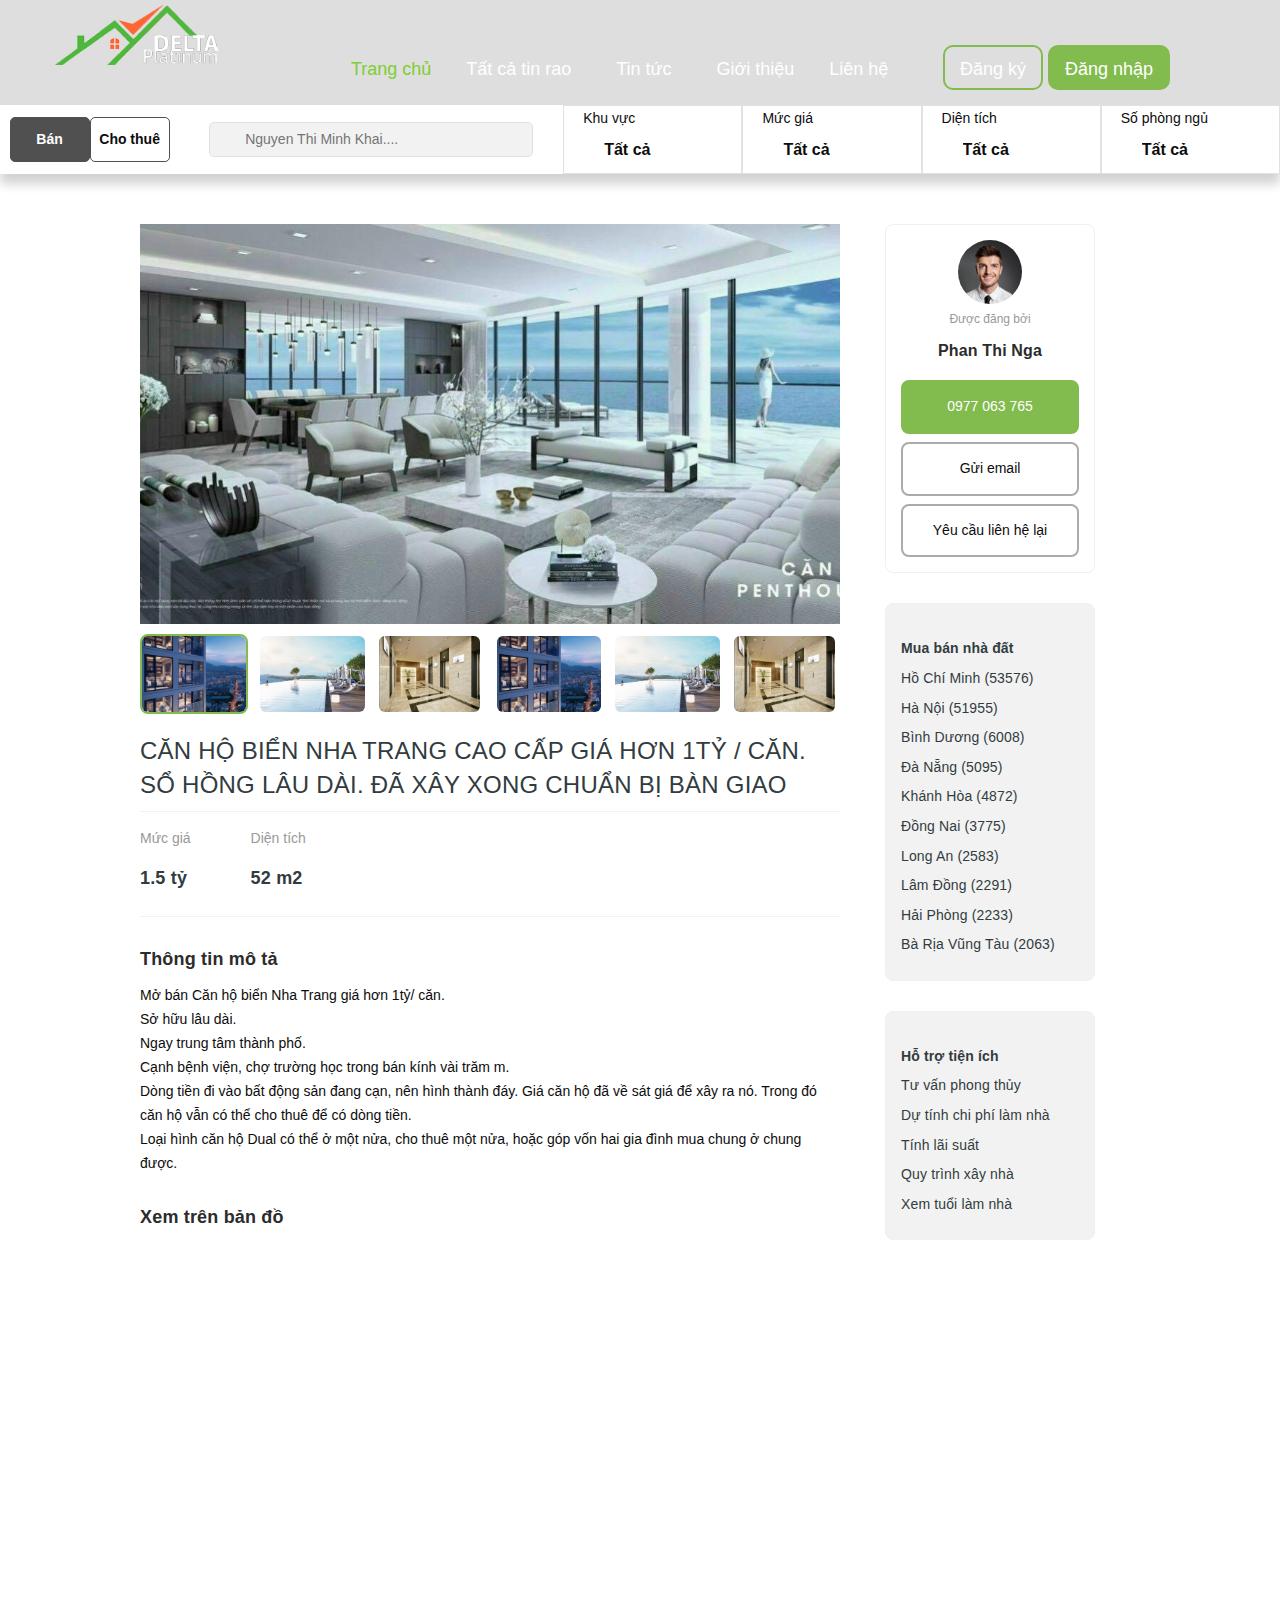
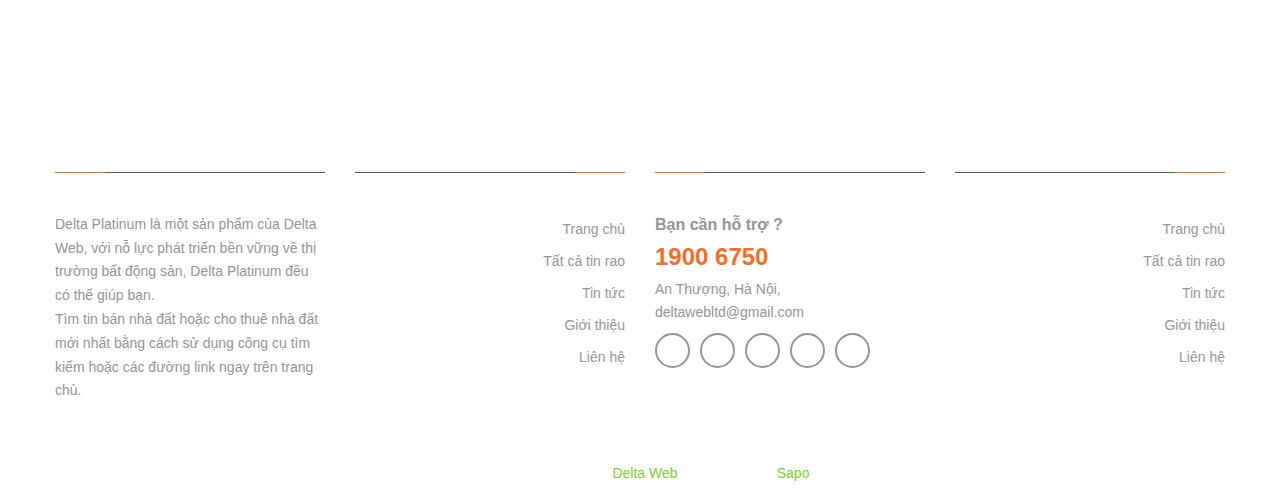
==== detailt.html @ 189a0206 "add detail page" ====
<!DOCTYPE html>
<!-- saved from url=(0035)https://delta-platinum.mysapo.net/# -->
<html lang="vi">

<head>
  <meta http-equiv="Content-Type" content="text/html; charset=UTF-8">

  <link rel="icon" href="https://bizweb.dktcdn.net/100/336/794/themes/692935/assets/favicon.png?1664094337757"
    type="image/x-icon">


  <meta name="viewport" content="width=device-width, initial-scale=1, maximum-scale=1">
  <title>
    Delta Platinum - Template bất động sản
  </title>
  <script src="./js/stats.min.js"></script>
  <script async="" src="./js/fp.v3.3.0.min.js"></script>

  <meta name="description" content="Kênh thông tin số 1 về bất động sản tại Việt Nam">

  <!-- ================= Meta ================== -->
  <meta name="keywords" content="Delta Villas, DeltaWeb, DeltaVilla,Template bất động sản, Template nhà đất">
  <link rel="canonical" href="https://delta-platinum.mysapo.net/">
  <meta name="revisit-after" content="1 days">

  <meta name="robots" content="noodp,index,follow">

  <!-- Facebook Open Graph meta tags -->


  <meta property="og:type" content="website">
  <meta property="og:title" content="Delta Platinum - Template bất động sản">
  <meta property="og:image" content="https://bizweb.dktcdn.net/100/336/794/themes/692935/assets/logo.png?1664094337757">
  <meta property="og:image:secure_url"
    content="https://bizweb.dktcdn.net/100/336/794/themes/692935/assets/logo.png?1664094337757">

  <meta property="og:description" content="Kênh thông tin số 1 về bất động sản tại Việt Nam">
  <meta property="og:url" content="https://delta-platinum.mysapo.net/">
  <meta property="og:site_name" content="Delta Platinum">
  <!-- Plugin CSS -->
  <link rel="preload"
    href="https://productreviews.sapoapps.vn/assets/libs/font-awesome/fonts/fontawesome-webfont.woff2?v=4.6.0" as="font"
    type="font/woff2" crossorigin="anonymous">
  <link rel="preload" href="https://use.fontawesome.com/releases/v5.7.2/webfonts/fa-solid-900.woff2" as="font"
    type="font/woff2" crossorigin="anonymous">
  <link rel="preload" href="https://use.fontawesome.com/releases/v5.7.2/webfonts/fa-regular-400.woff2" as="font"
    type="font/woff2" crossorigin="anonymous">
  <!-- Plugin CSS -->
  <link rel="preload" as="style" type="text/css" href="./css/plugin.scss.css">
  <link rel="preload" as="style" type="text/css" href="./css/base.scss.css">
  <link rel="preload" as="style" type="text/css" href="./css/style.scss.css">
  <link rel="preload" as="style" type="text/css" href="./css/module.scss.css">
  <link rel="preload" as="style" type="text/css" href="./css/responsive.scss.css">
  <link href="./css/plugin.scss.css" rel="stylesheet" type="text/css" media="all">
  <!-- Build Main CSS -->
  <link href="./css/base.scss.css" rel="stylesheet" type="text/css" media="all">
  <link href="./css/style.scss.css" rel="stylesheet" type="text/css" media="all">
  <link href="./css/module.scss.css" rel="stylesheet" type="text/css" media="all">
  <link href="./css/responsive.scss.css" rel="stylesheet" type="text/css" media="all">
  <link rel="stylesheet" href="./css/custom.css">
</head>

<body>
  <script src="./js/jquery.js" type="text/javascript"></script>
  <header class="header tophead">
    <div class="mid-header wid_100">
      <div class="container">
        <div class="row">
          <div class="content_header">
            <div class="header-main">
              <div class="menu-bar-h nav-mobile-button hidden-lg">
                <a href="https://delta-platinum.mysapo.net/#nav-mobile">
                  <img src="./img/rolling.svg"
                    data-lazyload="//bizweb.dktcdn.net/100/336/794/themes/692935/assets/i_menubar.png?1664094337757"
                    alt="icon menu">
                </a>
              </div>
              <div class="col-lg-2 logo-main">
                <div class="logo">

                  <a href="https://delta-platinum.mysapo.net/" class="logo-wrapper ">
                    <img src="./img/logo.png" alt="logo Delta Platinum">
                  </a>

                </div>
              </div>
              <div class="col-lg-9 col-md-9 hidden-xs hidden-sm hidden-md padding-0 col-lg-offset-1 col-md-offset-1">
                <div class="header-left">
                  <div class="bg-header-nav hidden-xs hidden-sm">
                    <div>
                      <div class="row row-noGutter-2">
                        <nav class="header-nav">
                          <ul class="item_big">


                            <li class="nav-item active ">
                              <a class="a-img" href="https://delta-platinum.mysapo.net/"><span>Trang chủ</span></a>
                            </li>



                            <li class="nav-item ">
                              <a class="a-img" href="https://delta-platinum.mysapo.net/collections/all"><span>Tất cả tin
                                  rao</span><i class="fa fa-angle-down"></i></a>
                              <ul class="item_small hidden-sm hidden-xs">

                                <li>
                                  <a href="https://delta-platinum.mysapo.net/biet-thu" title="">Biệt thự </a>

                                </li>

                                <li>
                                  <a href="https://delta-platinum.mysapo.net/can-ho" title="">Căn hộ </a>

                                </li>

                                <li>
                                  <a href="https://delta-platinum.mysapo.net/chung-cu" title="">Chung cư </a>

                                </li>

                                <li>
                                  <a href="https://delta-platinum.mysapo.net/nha-vuon" title="">Nhà vườn </a>

                                </li>

                                <li>
                                  <a href="https://delta-platinum.mysapo.net/nha-pho" title="">Nhà phố </a>

                                </li>

                                <li>
                                  <a href="https://delta-platinum.mysapo.net/nha-dat-cho-thue" title="">Nhà đất cho thuê
                                  </a>

                                </li>

                                <li>
                                  <a href="https://delta-platinum.mysapo.net/nha-dat-ban" title="">Nhà đất bán </a>

                                </li>

                                <li>
                                  <a href="https://delta-platinum.mysapo.net/du-an-360" title="">Dự án 360 </a>

                                </li>

                              </ul>
                            </li>



                            <li class="nav-item ">
                              <a class="a-img" href="https://delta-platinum.mysapo.net/tin-tuc"><span>Tin tức</span><i
                                  class="fa fa-angle-down"></i></a>
                              <ul class="item_small hidden-sm hidden-xs">

                                <li>
                                  <a href="https://delta-platinum.mysapo.net/tin-thi-truong" title="">Tin thị trường
                                  </a>

                                </li>

                              </ul>
                            </li>



                            <li class="nav-item ">
                              <a class="a-img" href="https://delta-platinum.mysapo.net/gioi-thieu"><span>Giới
                                  thiệu</span></a>
                            </li>



                            <li class="nav-item ">
                              <a class="a-img" href="https://delta-platinum.mysapo.net/lien-he"><span>Liên hệ</span></a>
                            </li>
                            <li class="nav-item ">
                              <a class="a-img"><span></span></a>
                            </li>
                            <li class="nav-item ">
                              <a class="a-img btn-log re" href=""><span>Đăng ký</span></a>
                            </li>
                            <li class="nav-item ">
                              <a class="a-img btn-log" href=""><span>Đăng nhập</span></a>
                            </li>


                          </ul>
                        </nav>
                      </div>
                    </div>
                  </div>
                </div>
              </div>
            </div>
          </div>
        </div>
      </div>
    </div>


  </header>

  <!-- Main -->


  <section class="search space_top">
    <form class="search-head">
      <div class="select_buy_sell select-search-item">
        <div>
          <input type="radio" name="buyRentSearch" id="buy-search" checked>
          <label for="buy-search">Bán</label>
          <input type="radio" name="buyRentSearch" id="rent-search">
          <label for="rent-search">Cho thuê</label>
        </div>
      </div>
      <div class="select-serch-inpu">
        <span><i class="fa fa-search" aria-hidden="true"></i></span>
        <input type="search" placeholder="Nguyen Thi Minh Khai....">
      </div>
      <div class="select-search-item">
        <span>Khu vực <i class="fa fa-chevron-down" aria-hidden="true"></i></span>
        <select name="" id="">
          <option value="" selected>Tất cả</option>
          <option value="">Hà Nội</option>
          <option value="">TP.HCM</option>
        </select>
      </div>
      <div class="select-search-item">
        <span>Mức giá <i class="fa fa-chevron-down" aria-hidden="true"></i></span>
        <select name="" id="">
          <option value="" selected>Tất cả</option>
          <option value="">Dưới 500tr</option>
          <option value="">500tr - 1 tỷ</option>
        </select>
      </div>
      <div class="select-search-item">
        <span>Diện tích <i class="fa fa-chevron-down" aria-hidden="true"></i></span>
        <select name="" id="">
          <option value="" selected>Tất cả</option>
          <option value="">Dưới 25m2</option>
          <option value="">25m2 - 35m2</option>
        </select>
      </div>
      <div class="select-search-item">
        <span>Số phòng ngủ <i class="fa fa-chevron-down" aria-hidden="true"></i></span>
        <select name="" id="">
          <option value="" selected>Tất cả</option>
          <option value="">1</option>
          <option value="">2</option>
          <option value="">3</option>
          <option value="">4</option>
        </select>
      </div>
    </form>
    <div class="search-main">
      <div class="search-main-left" style="margin: 50px 0;">
        <div class="detail-img">
          <img src="./img/se-1.jpg" alt="">
          <div>
            <img class="img-detail-item active" src="./img/se-2.jpg" alt="">
            <img class="img-detail-item" src="./img/se-3.jpg" alt="">
            <img class="img-detail-item" src="./img/se-4.jpg" alt="">
            <img class="img-detail-item" src="./img/se-2.jpg" alt="">
            <img class="img-detail-item" src="./img/se-3.jpg" alt="">
            <img class="img-detail-item" src="./img/se-4.jpg" alt="">
          </div>
        </div>
        <div class="detail-content-main">
          <h3>CĂN HỘ BIỂN NHA TRANG CAO CẤP GIÁ HƠN 1TỶ / CĂN. SỔ HỒNG LÂU DÀI. ĐÃ XÂY XONG CHUẨN BỊ BÀN GIAO</h3>
          <div class="content-tilte">
            <div class="detail-content-main-foot">
              <div>
                <p>Mức giá</p>
                <h4>1.5 tỷ</h4>
              </div>
              <div>
                <p>Diện tích</p>
                <h4>52 m2</h4>
              </div>
            </div>
            <div class="icon-content">
              <span><i class="fa fa-share-alt" aria-hidden="true"></i></span>
              <span><i class="fa fa-exclamation-triangle" aria-hidden="true"></i></span>
              <span><i class="fa fa-heart" aria-hidden="true"></i></span>
            </div>
          </div>
          <div class="content-des">
            <h3 class="re-section">Thông tin mô tả</h3>
            <div>
              Mở bán Căn hộ biển Nha Trang giá hơn 1tỷ/ căn.<br>Sở hữu lâu dài.<br>Ngay trung tâm thành phố.<br>Cạnh
              bệnh viện, chợ trường học trong bán kính vài trăm m.<br>Dòng tiền đi vào bất động sản đang cạn, nên hình
              thành đáy. Giá căn hộ đã về sát giá để xây ra nó. Trong đó căn hộ vẫn có thể cho thuê để có dòng
              tiền.<br>Loại hình căn hộ Dual có thể ở một nửa, cho thuê một nửa, hoặc góp vốn hai gia đình mua chung ở
              chung được.
            </div>
          </div>
          <div>
            <h3 class="re-section">Xem trên bản đồ</h3>
            <div style="width: 100%; height: 340px;">
              <iframe
                src="https://www.google.com/maps/embed?pb=!1m18!1m12!1m3!1d29793.980384363113!2d105.81945406730426!3d21.02277876329051!2m3!1f0!2f0!3f0!3m2!1i1024!2i768!4f13.1!3m3!1m2!1s0x3135ab9bd9861ca1%3A0xe7887f7b72ca17a9!2zSGFub2ksIEhvw6BuIEtp4bq_bSwgSGFub2ksIFZpZXRuYW0!5e0!3m2!1sen!2s!4v1677854387725!5m2!1sen!2s"
                width="100%" height="100%" style="border:0;" allowfullscreen="" loading="lazy"
                referrerpolicy="no-referrer-when-downgrade"></iframe>
            </div>
          </div>
        </div>
      </div>
      <div class="search-main-right">
        <div class="search-main-right-item">
          <div class="sell-user">
            <img src="./img/smiling-happy-man-shirt-looking-up-copy-space.jpg" alt="">
            <span>Được đăng bởi</span>
            <h3>Phan Thi Nga</h3>
          </div>
          <button class="green">0977 063 765</button>
          <button>Gửi email</button>
          <button>Yêu cầu liên hệ lại</button>
        </div>
        <div class="search-main-right-item  gray-b">
          <h3>Mua bán nhà đất</h3>
          <h4>Hồ Chí Minh (53576)</h4>
          <h4>Hà Nội (51955)</h4>
          <h4>Bình Dương (6008)</h4>
          <h4>Đà Nẵng (5095)</h4>
          <h4>Khánh Hòa (4872)</h4>
          <h4>Đồng Nai (3775)</h4>
          <h4>Long An (2583)</h4>
          <h4>Lâm Đồng (2291)</h4>
          <h4>Hải Phòng (2233)</h4>
          <h4>Bà Rịa Vũng Tàu (2063)</h4>
        </div>
        <div class="search-main-right-item gray-b">
          <h3>Hỗ trợ tiện ích</h3>
          <h4>Tư vấn phong thủy</h4>
          <h4>Dự tính chi phí làm nhà</h4>
          <h4>Tính lãi suất</h4>
          <h4>Quy trình xây nhà</h4>
          <h4>Xem tuổi làm nhà</h4>
        </div>
      </div>
    </div>
  </section>


  <!-- End Main -->

  <link rel="stylesheet" href="./img/font-awesome.min.css" media="all">
  <footer class="footer ">
    <div class="site-footer">
      <div class="mid-footer">
        <div class="container">
          <div class="row">
            <div class="col-xs-12 col-sm-12 col-md-5 col-lg-3">

            </div>
            <div class="col-lg-12 col-md-12 col-sm-12 col-xsm-12">
              <div class="row rowsfooter">
                <div class="col-xs-12 col-sm-6 col-md-6 col-lg-3">
                  <div class="widget-ft first">
                    <h4 class="title-menu notbf">
                      <span>
                        Về chúng tôi
                      </span>
                    </h4>
                    <div class="desfot">
                      <p>Delta Platinum là một sản phẩm của Delta Web, với nỗ lực phát triển bền vững về thị trường bất
                        động sản, Delta Platinum đều có thể giúp bạn.<br>
                        Tìm tin bán nhà đất hoặc cho thuê nhà đất mới nhất bằng cách sử dụng công cụ tìm kiếm hoặc các
                        đường link ngay trên trang chủ.</p>
                    </div>
                  </div>
                </div>
                <div class="col-xs-12 col-sm-6 col-md-6 col-lg-3">
                  <div class="widget-ft">
                    <h4 class="title-menu a-right">
                      <a role="button" class="collapsed" data-toggle="collapse" aria-expanded="false"
                        data-target="#collapseListMenu02" aria-controls="collapseListMenu02">
                        Chính sách <i class="fa fa-plus" aria-hidden="true"></i>
                      </a>
                    </h4>
                    <div class="collapse time_work" id="collapseListMenu02">
                      <ul class="list-menu">

                        <li class="li_menu"><a href="https://delta-platinum.mysapo.net/">Trang chủ</a></li>

                        <li class="li_menu"><a href="https://delta-platinum.mysapo.net/collections/all">Tất cả tin
                            rao</a></li>

                        <li class="li_menu"><a href="https://delta-platinum.mysapo.net/tin-tuc">Tin tức</a></li>

                        <li class="li_menu"><a href="https://delta-platinum.mysapo.net/gioi-thieu">Giới thiệu</a></li>

                        <li class="li_menu"><a href="https://delta-platinum.mysapo.net/lien-he">Liên hệ</a></li>

                      </ul>
                    </div>
                  </div>
                </div>
                <div class="col-xs-12 col-sm-6 col-md-6 col-lg-3">
                  <h4 class="title-menu notbf">
                    <span>
                      Liên hệ
                    </span>
                  </h4>
                  <div class="widget-ft last social_footer">
                    <div class="contactfooter">
                      <div class="flop">
                        <div class="fright">
                          <p>Bạn cần hỗ trợ ?</p>
                          <a class="fone" href="tel:19006750">1900 6750
                          </a>
                        </div>
                        <div class="section flex">
                          <div class="fright">
                            <span>An Thượng, Hà Nội, </span>
                          </div>
                        </div>
                        <div class="section flex">
                          <div class="fright">
                            <a href="mailto:deltawebltd@gmail.com">deltawebltd@gmail.com</a>
                          </div>
                        </div>
                      </div>

                    </div>
                    <div class="social_footer">
                      <ul class="follow_option">

                        <li>
                          <a href="https://delta-platinum.mysapo.net/#" title="Theo dõi Facebook Delta Platinum"><i
                              class="fa fa-facebook"></i></a>
                        </li>


                        <li>
                          <a href="https://delta-platinum.mysapo.net/#" title="Theo dõi Twitter Delta Platinum"><i
                              class="fa fa-twitter"></i></a>
                        </li>


                        <li>
                          <a href="https://delta-platinum.mysapo.net/#" title="Theo dõi Google Plus Delta Platinum"><i
                              class="fa fa-google"></i></a>
                        </li>


                        <li>
                          <a href="https://delta-platinum.mysapo.net/#" title="Theo dõi Instagam Delta Platinum"><i
                              class="fa fa-instagram"></i></a>
                        </li>


                        <li>
                          <a href="https://delta-platinum.mysapo.net/#" title="Theo dõi Youtube Delta Platinum"><i
                              class="fa fa-youtube-play"></i></a>
                        </li>

                      </ul>
                    </div>

                  </div>
                </div>
                <div class="col-xs-12 col-sm-6 col-md-6 col-lg-3">
                  <div class="widget-ft">
                    <h4 class="title-menu a-right">
                      <a role="button" class="collapsed" data-toggle="collapse" aria-expanded="false"
                        data-target="#collapseListMenu04" aria-controls="collapseListMenu04">
                        Hướng dẫn <i class="fa fa-plus" aria-hidden="true"></i>
                      </a>
                    </h4>
                    <div class="collapse time_work" id="collapseListMenu04">
                      <ul class="list-menu">

                        <li class="li_menu"><a href="https://delta-platinum.mysapo.net/">Trang chủ</a></li>

                        <li class="li_menu"><a href="https://delta-platinum.mysapo.net/collections/all">Tất cả tin
                            rao</a></li>

                        <li class="li_menu"><a href="https://delta-platinum.mysapo.net/tin-tuc">Tin tức</a></li>

                        <li class="li_menu"><a href="https://delta-platinum.mysapo.net/gioi-thieu">Giới thiệu</a></li>

                        <li class="li_menu"><a href="https://delta-platinum.mysapo.net/lien-he">Liên hệ</a></li>

                      </ul>
                    </div>
                  </div>
                </div>
              </div>
            </div>
          </div>
        </div>
      </div>

      <div class="bg-footer-bottom copyright clearfix">
        <div class="container">
          <div class="inner clearfix">
            <div class="row tablet">
              <div id="copyright" class="col-lg-12 col-md-12 col-sm-12 col-xs-12 a-center fot_copyright">
                <span class="wsp">
                  <span class="mobile">© Bản quyền thuộc về <b><a href="https://deltaweb.bizwebvietnam.net/"
                        title="Delta Web" target="_blank">Delta Web</a></b>
                    <span class="hidden-xs"> | </span>
                  </span>
                  <span class="opacity1">Cung cấp bởi</span>
                  <a href="https://www.sapo.vn/?utm_campaign=cpn:site_khach_hang-plm:footer&amp;utm_source=site_khach_hang&amp;utm_medium=referral&amp;utm_content=fm:text_link-km:-sz:&amp;utm_term=&amp;campaign=site_khach_hang"
                    rel="nofollow" title="Sapo" target="_blank">Sapo</a>
                </span>
              </div>

            </div>
          </div>

          <a href="https://delta-platinum.mysapo.net/#" id="back-to-top" class="backtop" title="Lên đầu trang"><i
              class="fa fa-angle-up" aria-hidden="true"></i></a>

        </div>
      </div>
    </div>
  </footer>
  <script src="./js/option-selectors.js" type="text/javascript"></script>
  <script src="./js/api.jquery.js" type="text/javascript"></script>
  <script src="./js/plugin.js" type="text/javascript"></script>
  <script src="./js/f-1.js"></script>
  <script src="./js/f2.js"></script>
  <script src="./js/custom.js"></script>
</body>
---- css/base.scss.css ----
*,input,:before,:after{-webkit-box-sizing:border-box;-moz-box-sizing:border-box;box-sizing:border-box}html{overflow-x:hidden}html,body{padding:0px !important;padding:0;margin:0}article,aside,details,figcaption,figure,footer,header,hgroup,main,nav,section,summary{display:block}audio,canvas,progress,video{display:inline-block;vertical-align:baseline}input[type="number"]::-webkit-inner-spin-button,input[type="number"]::-webkit-outer-spin-button{height:auto}input[type="search"]::-webkit-search-cancel-button,input[type="search"]::-webkit-search-decoration{-webkit-appearance:none}input[type="text"],input[type="email"],input[type="password"],input[type="tel"]{border:1px solid #e9e9e9;color:#1c1c1c;margin:0 0 19px;min-height:40px;padding:0 20px}a{color:#0c0c0c}a:hover{color:#7dce32;text-decoration:none;cursor:pointer}.remove{color:#999;font-size:1em}.remove:hover{color:#7dce32}.not-nav2 .owl-nav{display:none !important}@media (min-width: 768px){.not-nav3 .owl-nav{display:block !important}}@media (max-width: 767px){.not-nav .owl-nav{display:none !important}}.not-dot2 .owl-dots{display:none !important}@media (min-width: 768px){.not-dot .owl-dots{display:none !important}}.dropdown-menu{box-shadow:none}.dropdown-menu>li>a{white-space:inherit}.dropdown-menu>.active>a,.dropdown-menu>.active>a:focus,.dropdown-menu>.active>a:hover{background:none}.color_main{color:#82bb4e}@media (max-width: 1199px){.margin-bottom-fix{margin-bottom:10px !important}}.margin-bottom-50-article{margin-bottom:50px}@media (min-width: 1200px){.col-lg-fix-5{width:20%}}@media (min-width: 1200px){.col-lg-21{width:17.5%}}@media (min-width: 992px) and (max-width: 1199px){.col-md-21{width:17.5%}}@media (min-width: 1200px){.col-lg-22{width:22.5%}}@media (min-width: 992px) and (max-width: 1199px){.col-md-22{width:22.5%}}@media (min-width: 1200px){.col-lg-23{width:37.5%}}@media (min-width: 992px) and (max-width: 1199px){.col-md-23{width:37.5%}}.w_100{width:100%}.wid_fix{width:100%}@media (min-width: 768px) and (max-width: 991px){.wid_fix{width:50%}}.color_main{color:#82bb4e}@media (min-width: 1230px){.container{width:1200px}}.no-padding-left{padding-left:0px !important}@media (max-width: 1199px){.no-padding-left{padding-left:15px !important}}.no-padding-right{padding-right:0px !important}.padding-010{padding:0 10px}@media (min-width: 992px){.fix-padding-left{padding-right:30px !important}}@media (min-width: 992px){.fix-padding-right{padding-left:30px !important;padding-right:0px !important}}@media (max-width: 991px){.center-base{display:block;margin:0 auto}}@media (max-width: 991px){.no-padding-db{padding:0px !important}}.img_effect{background:rgba(255,255,255,0.5);overflow:hidden}.img_effect img{opacity:0.95;-webkit-transform:scale3d(1, 1, 1);transform:scale3d(1, 1, 1);-webkit-transition:opacity 0.35s, -webkit-transform 0.35s;transition:opacity 0.35s, transform 0.35s}.img_effect img:before{position:absolute;content:'';width:100%;height:100%;top:0;left:0;z-index:1;-webkit-transition:all 0.5s ease-in-out;transition:all 0.5s ease-in-out;-moz-transition:all 0.5s ease-in-out;-ms-transition:all 0.5s ease-in-out;-o-transition:all 0.5s ease-in-out}.img_effect:hover img{opacity:0.6;-webkit-transform:scale3d(1.05, 1.05, 1);transform:scale3d(1.05, 1.05, 1)}body,input,textarea,button,select{line-height:1.7;font-family:Arial,"Helvetica Neue",Helvetica,sans-serif;color:#0c0c0c;-webkit-font-smoothing:antialiased;-webkit-text-size-adjust:100%}body{font-size:14px;color:#0c0c0c;overflow-x:hidden}header nav{font-family:Arial,"Helvetica Neue",Helvetica,sans-serif}h1,.h1,h2,.h2,h3,.h3,h4,.h4,h5,.h5,h6,.h6{font-family:Arial,"Helvetica Neue",Helvetica,sans-serif;line-height:1.4}h1 a,.h1 a,h2 a,.h2 a,h3 a,.h3 a,h4 a,.h4 a,h5 a,.h5 a,h6 a,.h6 a{text-decoration:none;font-weight:inherit}a:focus{outline:none}h1,.h1{font-size:2.57143em}h2,.h2{font-size:2em}h3,.h3{font-size:1.71429em}h4,.h4{font-size:1.28571em}h5,.h5{font-size:1.14286em}h6,.h6{font-size:1.14286em}h1,.h1,h2,.h2,h3,.h3,h4,.h4,h5,.h5,h6,.h6,.h1,.h2,.h3,.h4,.h5,.h6{color:#323c3f;letter-spacing:.01em}p{margin:0 0 15px 0}p img{margin:0}em{font-style:italic}b,strong{font-weight:700}small{font-size:0.9em}sup,sub{position:relative;font-size:60%;vertical-align:baseline}sup{top:-0.5em}sub{bottom:-0.5em}blockquote{font-size:1.125em;line-height:1.45;font-style:italic;margin:0 0 30px;padding:15px 30px;border-left:1px solid #e1e1e1}blockquote p{margin-bottom:0}blockquote p+cite{margin-top:15px}blockquote cite{display:block;font-size:0.75em}blockquote cite:before{content:"\2014 \0020"}code,pre{background-color:#faf7f5;font-family:Consolas,monospace;font-size:1em;border:0 none;padding:0 2px;color:#51ab62}pre{overflow:auto;padding:15px;margin:0 0 30px}ul{list-style:none outside}ol{list-style:decimal}ul.square,.rte ul ul ul{list-style:square outside}ul.disc,.rte ul{list-style:disc outside}ol.alpha{list-style:lower-alpha outside}.inline-list li{display:inline-block;margin-bottom:0}table{width:100%;margin-bottom:1em;border-collapse:collapse;border-spacing:0}.table-wrap{max-width:100%;overflow:auto;-webkit-overflow-scrolling:touch}th{font-weight:500}th,td{text-align:center;padding:15px;border:1px solid #e1e1e1;color:#1c1c1c}a,.text-link{color:#0c0c0c;text-decoration:none;background:transparent}button{overflow:visible}button[disabled],html input[disabled]{cursor:default}img{border:0 none;max-width:100%;height:auto}svg:not(:root){overflow:hidden}.video-wrapper{position:relative;overflow:hidden;max-width:100%;padding-bottom:56.25%;height:0;height:auto}.video-wrapper iframe{position:absolute;top:0;left:0;width:100%;height:100%}.table-wrapper{max-width:100%;overflow:auto}form{margin-bottom:30px}form a{color:#575454}input,textarea,button,select{font-size:1em}input:focus,textarea:focus,button:focus,select:focus{outline:none}button,input[type="text"],input[type="search"],input[type="password"],input[type="email"],input[type="file"],input[type="number"],input[type="tel"],input[type="submit"],textarea{-webkit-appearance:none;-moz-appearance:none}input,textarea,select,fieldset{border-radius:0;max-width:100%}input.input-full,textarea.input-full,select.input-full,fieldset.input-full{width:100%}fieldset{border:1px solid #e1e1e1;padding:15px}legend{border:0;padding:0}optgroup{font-weight:bold}input{display:inline-block;width:auto}button,input[type="submit"]{cursor:pointer}input[type="text"],input[type="search"],input[type="password"],input[type="email"],input[type="file"],input[type="number"],input[type="tel"],textarea,select{border:1px solid #e1e1e1;padding:0 110px 0 20px;width:100%;max-width:100%;display:block}input[type="text"][disabled],input[type="text"].disabled,input[type="search"][disabled],input[type="search"].disabled,input[type="password"][disabled],input[type="password"].disabled,input[type="email"][disabled],input[type="email"].disabled,input[type="file"][disabled],input[type="file"].disabled,input[type="number"][disabled],input[type="number"].disabled,input[type="tel"][disabled],input[type="tel"].disabled,textarea[disabled],textarea.disabled,select[disabled],select.disabled{cursor:default;background-color:#ddd;border-color:#ddd}textarea{min-height:100px;padding-top:6px;padding-bottom:6px}input[type="checkbox"],input[type="radio"]{display:inline;margin:0;padding:0;width:100%;height:40px;position:absolute;background:transparent;outline:none;opacity:0}select{-webkit-appearance:none;-moz-appearance:none;appearance:none;background-position:right center;background-image:url("//bizweb.dktcdn.net/100/336/794/themes/692935/assets/ico-select.png?1635063351303");background-repeat:no-repeat;background-position:right 10px center;background-color:#fff !important;padding-right:28px;text-indent:0.01px;text-overflow:'';cursor:pointer}.ie9 select,.lt-ie9 select{padding-right:10px;background-image:none}option{color:#000;background-color:#fff}select::-ms-expand{display:none}label,legend{display:block;font-weight:400}label.inline,legend.inline{display:inline}input[type="checkbox"]+label,input[type="radio"]+label{font-weight:normal}label[for]{cursor:pointer}.label-hint{color:#999}form.form-horizontal,.form-horizontal{margin-bottom:0}form.form-horizontal input[type="text"],form.form-horizontal input[type="search"],form.form-horizontal input[type="password"],form.form-horizontal input[type="email"],form.form-horizontal input[type="file"],form.form-horizontal input[type="number"],form.form-horizontal input[type="tel"],form.form-horizontal textarea,form.form-horizontal select,form.form-horizontal label,.form-horizontal input[type="text"],.form-horizontal input[type="search"],.form-horizontal input[type="password"],.form-horizontal input[type="email"],.form-horizontal input[type="file"],.form-horizontal input[type="number"],.form-horizontal input[type="tel"],.form-horizontal textarea,.form-horizontal select,.form-horizontal label{display:inline-block;margin-bottom:0;width:auto}input[type="text"].error,input[type="search"].error,input[type="password"].error,input[type="email"].error,input[type="file"].error,input[type="number"].error,input[type="tel"].error,textarea.error{border-color:red;color:red}label.error{color:red}.input-group{position:relative;display:table;border-collapse:separate}.input-group .input-group-field:first-child,.input-group .input-group-btn:first-child,.input-group .input-group-btn:first-child>.btn,.input-group .input-group-btn:first-child>input[type="submit"],.input-group input[type="hidden"]:first-child+.input-group-field,.input-group input[type="hidden"]:first-child+.input-group-btn>.btn,.input-group input[type="hidden"]:first-child+.input-group-btn>input[type="submit"]{border-radius:0}.input-group .input-group-field:last-child,.input-group .input-group-btn:last-child>.btn,.input-group .input-group-btn:last-child>input[type="submit"]{border-radius:0}.input-group input::-moz-focus-inner{border:0;padding:0;margin-top:-1px;margin-bottom:-1px}.input-group-field,.input-group-btn{display:table-cell;vertical-align:middle;margin:0}.input-group .btn,.input-group input[type="submit"],.input-group .input-group-field{height:40px}.input-group .input-group-field{width:100%;margin-bottom:0}.input-group-btn{position:relative;white-space:nowrap;width:1%;padding:0}.form-group{margin:0;padding:0 0 8px;border:0}.form-group .form-control{display:block;width:100%;min-height:40px;padding:10px 15px;font-size:14px;font-family:Arial,"Helvetica Neue",Helvetica,sans-serif;line-height:1.5;color:#0c0c0c;background-color:#fff;background-image:none;margin-bottom:15px;border:1px solid #EAEBF3;box-shadow:none;border-radius:10px}.form-group .form-control::-webkit-input-placeholder{color:#cdcfdd}.form-group .form-control::-moz-placeholder{color:#cdcfdd}.form-group .form-control:-ms-input-placeholder{color:#cdcfdd}.form-group input,.form-group select{height:40px}.rte h1,.rte .h1,.rte h2,.rte .h2,.rte h3,.rte .h3,.rte h4,.rte .h4,.rte h5,.rte .h5,.rte h6,.rte .h6{margin-top:2em}.rte h1:first-child,.rte .h1:first-child,.rte h2:first-child,.rte .h2:first-child,.rte h3:first-child,.rte .h3:first-child,.rte h4:first-child,.rte .h4:first-child,.rte h5:first-child,.rte .h5:first-child,.rte h6:first-child,.rte .h6:first-child{margin-top:0}.rte h5,.rte .h5,.rte .h5{text-transform:uppercase}.rte>div{margin-bottom:15px}.rte ul ul{list-style:circle outside}.rte li{margin-bottom:0.4em}.rte img{max-width:100%;height:auto}.rte table{table-layout:fixed}.center-block{display:block;margin-right:auto;margin-left:auto}.clearfix{*zoom:1}.clearfix:after{content:"";display:table;clear:both}.clearboth{clear:both}.no-background{background:none !important}svg path,svg rect{fill:#fff}.flexbox,.awe-popup{display:-ms-flexbox;display:-webkit-flex;display:flex;-ms-flex-align:center;-webkit-align-items:center;-webkit-box-align:center;align-items:center}.list-inline{*zoom:1}.list-inline:after{content:"";display:table;clear:both}.list-inline li{float:left;margin:0}.d-list>div{position:relative;margin-right:15px}.d-list>div:before{content:"";position:absolute;top:0;bottom:0;right:0;width:1px;height:13px;margin:auto;z-index:9;background:#e1e1e1}.d-list>div:first-child{margin:0}.d-list>div:first-child:before{display:none}.text-bold{font-weight:bold !important}.a-center{text-align:center !important}.a-left{text-align:left !important}.a-right{text-align:right !important}.f-left{float:left !important}.f-right{float:right !important}.f-none{float:none !important}.inline{display:inline !important}.block{display:block !important}.inline-block{display:inline-block !important}.flexbox{display:-webkit-flex;display:-ms-flexbox;display:flex;overflow:hidden}.flexbox>div{flex:1}.background-none{background:none !important}.no-margin{margin:0 !important}.no-padding{padding:0 !important}.no-border{border:none !important}.ov-h{overflow:hidden !important}.relative{position:relative !important}.absolute{position:absolute !important}.margin-0{margin:0px !important}.margin-vertical-0{margin-top:0px !important;margin-bottom:0px !important}.margin-horizontal-0{margin-left:0px !important;margin-right:0px !important}.margin-top-0{margin-top:0px !important}.margin-bottom-0{margin-bottom:0px !important}.margin-left-0{margin-left:0px !important}.margin-right-0{margin-right:0px !important}.padding-0{padding:0px !important}.padding-vertical-0{padding-top:0px !important;padding-bottom:0px !important}.padding-horizontal-0{padding-left:0px !important;padding-right:0px !important}.padding-top-0{padding-top:0px !important}.padding-bottom-0{padding-bottom:0px !important}.padding-left-0{padding-left:0px !important}.padding-right-0{padding-right:0px !important}.margin-5{margin:5px !important}.margin-vertical-5{margin-top:5px !important;margin-bottom:5px !important}.margin-horizontal-5{margin-left:5px !important;margin-right:5px !important}.margin-top-5{margin-top:5px !important}.margin-bottom-5{margin-bottom:5px !important}.margin-left-5{margin-left:5px !important}.margin-right-5{margin-right:5px !important}.padding-5{padding:5px !important}.padding-vertical-5{padding-top:5px !important;padding-bottom:5px !important}.padding-horizontal-5{padding-left:5px !important;padding-right:5px !important}.padding-top-5{padding-top:5px !important}.padding-bottom-5{padding-bottom:5px !important}.padding-left-5{padding-left:5px !important}.padding-right-5{padding-right:5px !important}.margin-10{margin:10px !important}.margin-vertical-10{margin-top:10px !important;margin-bottom:10px !important}.margin-horizontal-10{margin-left:10px !important;margin-right:10px !important}.margin-top-10{margin-top:10px !important}.margin-bottom-10{margin-bottom:10px !important}.margin-left-10{margin-left:10px !important}.margin-right-10{margin-right:10px !important}.padding-10{padding:10px !important}.padding-vertical-10{padding-top:10px !important;padding-bottom:10px !important}.padding-horizontal-10{padding-left:10px !important;padding-right:10px !important}.padding-top-10{padding-top:10px !important}.padding-bottom-10{padding-bottom:10px !important}.padding-left-10{padding-left:10px !important}.padding-right-10{padding-right:10px !important}.margin-15{margin:15px !important}.margin-vertical-15{margin-top:15px !important;margin-bottom:15px !important}.margin-horizontal-15{margin-left:15px !important;margin-right:15px !important}.margin-top-15{margin-top:15px !important}.margin-bottom-15{margin-bottom:15px !important}.margin-left-15{margin-left:15px !important}.margin-right-15{margin-right:15px !important}.padding-15{padding:15px !important}.padding-vertical-15{padding-top:15px !important;padding-bottom:15px !important}.padding-horizontal-15{padding-left:15px !important;padding-right:15px !important}.padding-top-15{padding-top:15px !important}.padding-bottom-15{padding-bottom:15px !important}.padding-left-15{padding-left:15px !important}.padding-right-15{padding-right:15px !important}.margin-20{margin:20px !important}.margin-vertical-20{margin-top:20px !important;margin-bottom:20px !important}.margin-horizontal-20{margin-left:20px !important;margin-right:20px !important}.margin-top-20{margin-top:20px !important}.margin-bottom-20{margin-bottom:20px !important}.margin-left-20{margin-left:20px !important}.margin-right-20{margin-right:20px !important}.padding-20{padding:20px !important}.padding-vertical-20{padding-top:20px !important;padding-bottom:20px !important}.padding-horizontal-20{padding-left:20px !important;padding-right:20px !important}.padding-top-20{padding-top:20px !important}.padding-bottom-20{padding-bottom:20px !important}.padding-left-20{padding-left:20px !important}.padding-right-20{padding-right:20px !important}.margin-25{margin:25px !important}.margin-vertical-25{margin-top:25px !important;margin-bottom:25px !important}.margin-horizontal-25{margin-left:25px !important;margin-right:25px !important}.margin-top-25{margin-top:25px !important}.margin-bottom-25{margin-bottom:25px !important}.margin-left-25{margin-left:25px !important}.margin-right-25{margin-right:25px !important}.padding-25{padding:25px !important}.padding-vertical-25{padding-top:25px !important;padding-bottom:25px !important}.padding-horizontal-25{padding-left:25px !important;padding-right:25px !important}.padding-top-25{padding-top:25px !important}.padding-bottom-25{padding-bottom:25px !important}.padding-left-25{padding-left:25px !important}.padding-right-25{padding-right:25px !important}.margin-30{margin:30px !important}.margin-vertical-30{margin-top:30px !important;margin-bottom:30px !important}.margin-horizontal-30{margin-left:30px !important;margin-right:30px !important}.margin-top-30{margin-top:30px !important}.margin-bottom-30{margin-bottom:30px !important}.margin-left-30{margin-left:30px !important}.margin-right-30{margin-right:30px !important}.padding-30{padding:30px !important}.padding-vertical-30{padding-top:30px !important;padding-bottom:30px !important}.padding-horizontal-30{padding-left:30px !important;padding-right:30px !important}.padding-top-30{padding-top:30px !important}.padding-bottom-30{padding-bottom:30px !important}.padding-left-30{padding-left:30px !important}.padding-right-30{padding-right:30px !important}.margin-35{margin:35px !important}.margin-vertical-35{margin-top:35px !important;margin-bottom:35px !important}.margin-horizontal-35{margin-left:35px !important;margin-right:35px !important}.margin-top-35{margin-top:35px !important}.margin-bottom-35{margin-bottom:35px !important}.margin-left-35{margin-left:35px !important}.margin-right-35{margin-right:35px !important}.padding-35{padding:35px !important}.padding-vertical-35{padding-top:35px !important;padding-bottom:35px !important}.padding-horizontal-35{padding-left:35px !important;padding-right:35px !important}.padding-top-35{padding-top:35px !important}.padding-bottom-35{padding-bottom:35px !important}.padding-left-35{padding-left:35px !important}.padding-right-35{padding-right:35px !important}.margin-40{margin:40px !important}.margin-vertical-40{margin-top:40px !important;margin-bottom:40px !important}.margin-horizontal-40{margin-left:40px !important;margin-right:40px !important}.margin-top-40{margin-top:40px !important}.margin-bottom-40{margin-bottom:40px !important}.margin-left-40{margin-left:40px !important}.margin-right-40{margin-right:40px !important}.padding-40{padding:40px !important}.padding-vertical-40{padding-top:40px !important;padding-bottom:40px !important}.padding-horizontal-40{padding-left:40px !important;padding-right:40px !important}.padding-top-40{padding-top:40px !important}.padding-bottom-40{padding-bottom:40px !important}.padding-left-40{padding-left:40px !important}.padding-right-40{padding-right:40px !important}.margin-45{margin:45px !important}.margin-vertical-45{margin-top:45px !important;margin-bottom:45px !important}.margin-horizontal-45{margin-left:45px !important;margin-right:45px !important}.margin-top-45{margin-top:45px !important}.margin-bottom-45{margin-bottom:45px !important}.margin-left-45{margin-left:45px !important}.margin-right-45{margin-right:45px !important}.padding-45{padding:45px !important}.padding-vertical-45{padding-top:45px !important;padding-bottom:45px !important}.padding-horizontal-45{padding-left:45px !important;padding-right:45px !important}.padding-top-45{padding-top:45px !important}.padding-bottom-45{padding-bottom:45px !important}.padding-left-45{padding-left:45px !important}.padding-right-45{padding-right:45px !important}.margin-50{margin:50px !important}.margin-vertical-50{margin-top:50px !important;margin-bottom:50px !important}.margin-horizontal-50{margin-left:50px !important;margin-right:50px !important}.margin-top-50{margin-top:50px !important}.margin-bottom-50{margin-bottom:50px !important}.margin-left-50{margin-left:50px !important}.margin-right-50{margin-right:50px !important}.padding-50{padding:50px !important}.padding-vertical-50{padding-top:50px !important;padding-bottom:50px !important}.padding-horizontal-50{padding-left:50px !important;padding-right:50px !important}.padding-top-50{padding-top:50px !important}.padding-bottom-50{padding-bottom:50px !important}.padding-left-50{padding-left:50px !important}.padding-right-50{padding-right:50px !important}.margin-55{margin:55px !important}.margin-vertical-55{margin-top:55px !important;margin-bottom:55px !important}.margin-horizontal-55{margin-left:55px !important;margin-right:55px !important}.margin-top-55{margin-top:55px !important}.margin-bottom-55{margin-bottom:55px !important}.margin-left-55{margin-left:55px !important}.margin-right-55{margin-right:55px !important}.padding-55{padding:55px !important}.padding-vertical-55{padding-top:55px !important;padding-bottom:55px !important}.padding-horizontal-55{padding-left:55px !important;padding-right:55px !important}.padding-top-55{padding-top:55px !important}.padding-bottom-55{padding-bottom:55px !important}.padding-left-55{padding-left:55px !important}.padding-right-55{padding-right:55px !important}.margin-60{margin:60px !important}.margin-vertical-60{margin-top:60px !important;margin-bottom:60px !important}.margin-horizontal-60{margin-left:60px !important;margin-right:60px !important}.margin-top-60{margin-top:60px !important}.margin-bottom-60{margin-bottom:60px !important}.margin-left-60{margin-left:60px !important}.margin-right-60{margin-right:60px !important}.padding-60{padding:60px !important}.padding-vertical-60{padding-top:60px !important;padding-bottom:60px !important}.padding-horizontal-60{padding-left:60px !important;padding-right:60px !important}.padding-top-60{padding-top:60px !important}.padding-bottom-60{padding-bottom:60px !important}.padding-left-60{padding-left:60px !important}.padding-right-60{padding-right:60px !important}.margin-65{margin:65px !important}.margin-vertical-65{margin-top:65px !important;margin-bottom:65px !important}.margin-horizontal-65{margin-left:65px !important;margin-right:65px !important}.margin-top-65{margin-top:65px !important}.margin-bottom-65{margin-bottom:65px !important}.margin-left-65{margin-left:65px !important}.margin-right-65{margin-right:65px !important}.padding-65{padding:65px !important}.padding-vertical-65{padding-top:65px !important;padding-bottom:65px !important}.padding-horizontal-65{padding-left:65px !important;padding-right:65px !important}.padding-top-65{padding-top:65px !important}.padding-bottom-65{padding-bottom:65px !important}.padding-left-65{padding-left:65px !important}.padding-right-65{padding-right:65px !important}.margin-70{margin:70px !important}.margin-vertical-70{margin-top:70px !important;margin-bottom:70px !important}.margin-horizontal-70{margin-left:70px !important;margin-right:70px !important}.margin-top-70{margin-top:70px !important}.margin-bottom-70{margin-bottom:70px !important}.margin-left-70{margin-left:70px !important}.margin-right-70{margin-right:70px !important}.padding-70{padding:70px !important}.padding-vertical-70{padding-top:70px !important;padding-bottom:70px !important}.padding-horizontal-70{padding-left:70px !important;padding-right:70px !important}.padding-top-70{padding-top:70px !important}.padding-bottom-70{padding-bottom:70px !important}.padding-left-70{padding-left:70px !important}.padding-right-70{padding-right:70px !important}.margin-75{margin:75px !important}.margin-vertical-75{margin-top:75px !important;margin-bottom:75px !important}.margin-horizontal-75{margin-left:75px !important;margin-right:75px !important}.margin-top-75{margin-top:75px !important}.margin-bottom-75{margin-bottom:75px !important}.margin-left-75{margin-left:75px !important}.margin-right-75{margin-right:75px !important}.padding-75{padding:75px !important}.padding-vertical-75{padding-top:75px !important;padding-bottom:75px !important}.padding-horizontal-75{padding-left:75px !important;padding-right:75px !important}.padding-top-75{padding-top:75px !important}.padding-bottom-75{padding-bottom:75px !important}.padding-left-75{padding-left:75px !important}.padding-right-75{padding-right:75px !important}.margin-80{margin:80px !important}.margin-vertical-80{margin-top:80px !important;margin-bottom:80px !important}.margin-horizontal-80{margin-left:80px !important;margin-right:80px !important}.margin-top-80{margin-top:80px !important}.margin-bottom-80{margin-bottom:80px !important}.margin-left-80{margin-left:80px !important}.margin-right-80{margin-right:80px !important}.padding-80{padding:80px !important}.padding-vertical-80{padding-top:80px !important;padding-bottom:80px !important}.padding-horizontal-80{padding-left:80px !important;padding-right:80px !important}.padding-top-80{padding-top:80px !important}.padding-bottom-80{padding-bottom:80px !important}.padding-left-80{padding-left:80px !important}.padding-right-80{padding-right:80px !important}.margin-85{margin:85px !important}.margin-vertical-85{margin-top:85px !important;margin-bottom:85px !important}.margin-horizontal-85{margin-left:85px !important;margin-right:85px !important}.margin-top-85{margin-top:85px !important}.margin-bottom-85{margin-bottom:85px !important}.margin-left-85{margin-left:85px !important}.margin-right-85{margin-right:85px !important}.padding-85{padding:85px !important}.padding-vertical-85{padding-top:85px !important;padding-bottom:85px !important}.padding-horizontal-85{padding-left:85px !important;padding-right:85px !important}.padding-top-85{padding-top:85px !important}.padding-bottom-85{padding-bottom:85px !important}.padding-left-85{padding-left:85px !important}.padding-right-85{padding-right:85px !important}.margin-90{margin:90px !important}.margin-vertical-90{margin-top:90px !important;margin-bottom:90px !important}.margin-horizontal-90{margin-left:90px !important;margin-right:90px !important}.margin-top-90{margin-top:90px !important}.margin-bottom-90{margin-bottom:90px !important}.margin-left-90{margin-left:90px !important}.margin-right-90{margin-right:90px !important}.padding-90{padding:90px !important}.padding-vertical-90{padding-top:90px !important;padding-bottom:90px !important}.padding-horizontal-90{padding-left:90px !important;padding-right:90px !important}.padding-top-90{padding-top:90px !important}.padding-bottom-90{padding-bottom:90px !important}.padding-left-90{padding-left:90px !important}.padding-right-90{padding-right:90px !important}.margin-95{margin:95px !important}.margin-vertical-95{margin-top:95px !important;margin-bottom:95px !important}.margin-horizontal-95{margin-left:95px !important;margin-right:95px !important}.margin-top-95{margin-top:95px !important}.margin-bottom-95{margin-bottom:95px !important}.margin-left-95{margin-left:95px !important}.margin-right-95{margin-right:95px !important}.padding-95{padding:95px !important}.padding-vertical-95{padding-top:95px !important;padding-bottom:95px !important}.padding-horizontal-95{padding-left:95px !important;padding-right:95px !important}.padding-top-95{padding-top:95px !important}.padding-bottom-95{padding-bottom:95px !important}.padding-left-95{padding-left:95px !important}.padding-right-95{padding-right:95px !important}.margin-100{margin:100px !important}.margin-vertical-100{margin-top:100px !important;margin-bottom:100px !important}.margin-horizontal-100{margin-left:100px !important;margin-right:100px !important}.margin-top-100{margin-top:100px !important}.margin-bottom-100{margin-bottom:100px !important}.margin-left-100{margin-left:100px !important}.margin-right-100{margin-right:100px !important}.padding-100{padding:100px !important}.padding-vertical-100{padding-top:100px !important;padding-bottom:100px !important}.padding-horizontal-100{padding-left:100px !important;padding-right:100px !important}.padding-top-100{padding-top:100px !important}.padding-bottom-100{padding-bottom:100px !important}.padding-left-100{padding-left:100px !important}.padding-right-100{padding-right:100px !important}.btn-continus{height:40px !important;line-height:40px !important;text-transform:uppercase;font-size:14px;padding:0 25px !important;background:#ec2c1e !important;border:1px solid #ec2c1e !important}.btn-continus:hover{border:1px solid #7dce32;background:#fff !important;color:#7dce32 !important}.btn,input[type="submit"]{display:inline-block;height:40px;line-height:39px;padding:0 20px;text-align:center;white-space:nowrap;outline:none !important;cursor:pointer;border:none;font-weight:400;border-radius:25px;letter-spacing:0;box-shadow:0px 10px 21.6px 2.4px rgba(0,0,0,0.06);-webkit-box-shadow:0px 10px 21.6px 2.4px rgba(0,0,0,0.06);-moz-box-shadow:0px 10px 21.6px 2.4px rgba(0,0,0,0.06);-o-box-shadow:0px 10px 21.6px 2.4px rgba(0,0,0,0.06);-os-box-shadow:0px 10px 21.6px 2.4px rgba(0,0,0,0.06);border-radius:25px}.btn[disabled],input[disabled][type="submit"],.btn.disabled,input.disabled[type="submit"]{cursor:default;background-color:#e1e1e1}.btn.btn-primary,input.btn-primary[type="submit"]{padding:0 25px;background:#82bb4e;color:#fff;border-radius:25px;font-size:14px;font-family:Arial,"Helvetica Neue",Helvetica,sans-serif;border:1px solid transparent}.btn.btn-primary:hover,input.btn-primary[type="submit"]:hover{background:#fff;color:#7dce32;border:1px solid #7dce32}.btn.btn-popup,input.btn-popup[type="submit"]{text-transform:uppercase !important;width:100%;padding:0 25px;background:#82bb4e;color:#fff !important;border-radius:25px;font-size:14px !important;font-weight:bold;font-family:Arial,"Helvetica Neue",Helvetica,sans-serif;border:1px solid transparent !important}.btn.btn-popup:hover,input.btn-popup[type="submit"]:hover{background:#fff;color:#7dce32 !important;border:1px solid #7dce32 !important}.btn.btn-circle,input.btn-circle[type="submit"]{border-radius:50%;padding:0}.btn.btn-large,input.btn-large[type="submit"]{height:50px;line-height:50px;padding:0 74px}.btn.btn-small,input.btn-small[type="submit"]{height:34px;line-height:34px;padding:0 32px;font-size:.85714em}.btn.btn-dark-address,input.btn-dark-address[type="submit"]{background:#2a2a2a;border:1px solid transparent !important;color:#fff;padding:0 25px;color:#fff;border-radius:25px;font-size:14px}.btn.btn-white,input.btn-white[type="submit"]{background:#fff;color:#0c0c0c;border:1px solid #e1e1e1;font-weight:400}.btn.btn-white:hover,input.btn-white[type="submit"]:hover{background:#8ad347;color:#fff}.btn.btn-gray,input.btn-gray[type="submit"]{background:#9e9e9e;color:#fff}.btn.btn-gray:hover,input.btn-gray[type="submit"]:hover{background:#7dce32}.btn.btn-gray a,input.btn-gray[type="submit"] a{color:#fff}.btn.btn-full,input.btn-full[type="submit"]{display:block;width:100%}.btn-link{line-height:40px;color:#82bb4e}.btn-link:hover{text-decoration:underline}.ajax-load{position:fixed;z-index:-1;top:0;left:0;right:0;bottom:0;margin:auto;text-align:center;width:100px;height:100px;line-height:100px;opacity:0;visibility:hidden}.ajax-load.active{opacity:1;visibility:visible;z-index:9999}.awe-popup{position:fixed;z-index:9999;top:0;height:0;width:0;left:0;right:0;bottom:0;text-align:center;overflow:hidden;visibility:hidden;opacity:0;-webkit-transition:all 200ms ease-in-out;-moz-transition:all 200ms ease-in-out;-ms-transition:all 200ms ease-in-out;-o-transition:all 200ms ease-in-out;transition:all 200ms ease-in-out}.awe-popup .overlay{background-color:rgba(33,33,33,0.8);color:rgba(0,0,0,0.4);position:fixed;top:0 !important;left:0;right:0;bottom:0;margin:auto;width:0;height:0}.awe-popup .content{position:relative;max-width:1140px;min-width:1140px;padding:25px 28px;max-height:0;text-align:left;opacity:0;margin:0 auto;background:transparent;overflow:hidden;-webkit-transition:all 300ms ease-in-out;-moz-transition:all 300ms ease-in-out;-ms-transition:all 300ms ease-in-out;-o-transition:all 300ms ease-in-out;transition:all 300ms ease-in-out;position:relative;padding:25px 28px;max-height:0;text-align:left;opacity:0;margin:0 auto;background:#fff}.awe-popup.active{visibility:visible;opacity:1;top:0 !important;height:auto;width:auto}.awe-popup.active .content{max-height:calc(100% - 60px);opacity:1;background:transparent;padding:0}.awe-popup.active .content .info{background:#fff;min-width:500px}.awe-popup.active .overlay{width:100%;height:100%}.close-window{position:absolute;top:2px;right:2px;width:25px;height:25px;cursor:pointer;z-index:8040;color:#fff;text-align:center;line-height:25px;border-radius:0}.close-window.quickview-close{top:-20px;right:-23px}.close-window.quickview-close .fa{color:#fff}.close-window .fa{display:block;font-size:16px;line-height:25px;color:#fff}.awe-popup.loading{z-index:9998}.awe-popup.loading .loader{left:50%;position:fixed;top:50%;-moz-transform:translateX(-50%);-webkit-transform:translateX(-50%);-o-transform:translateX(-50%);-ms-transform:translateX(-50%);transform:translateX(-50%);-webkit-transition:all 300ms ease-in-out;-moz-transition:all 300ms ease-in-out;-ms-transition:all 300ms ease-in-out;-o-transition:all 300ms ease-in-out;transition:all 300ms ease-in-out}.awe-popup.loaded-content .loader{display:none}.awe-popup.addcart-popup .content{min-width:auto}.product-popup .product-image{float:left;margin:0 20px 0 0}.product-popup .product-info{overflow:hidden;position:relative}.product-popup .product-info p{margin-bottom:0px;line-height:24px}.product-popup .popup-title{padding-left:15px;border-radius:0}.product-popup .popup-title i{margin-right:5px}.product-popup .product-name{color:#82bb4e}.product-popup .product-info p.total-money{margin-bottom:15px}.product-popup h3,.product-popup .h3{color:#52b249;margin-bottom:25px}.product-popup h3 .fa,.product-popup .h3 .fa{margin-right:4px}.product-popup .pop-right h3,.product-popup .pop-right .h3{color:#333}.pop-right{background:#f9f9f9}.awe-popup.product-popup.active .content{max-height:calc(100% - 60px);opacity:1;padding:0}@media (max-width: 1199px){.awe-popup .content{max-width:700px;min-width:auto}}@media (max-width: 543px){.product-popup .product-image{width:120px;height:120px}.product-popup .product-image img{max-width:120px !important}.awe-popup.product-popup.active .content{max-height:calc(100% - 60px);opacity:1;margin:0 20px}.addcart-popup .col-xl-6{padding:0 !important}.product-popup h3,.product-popup .h3{font-size:1.28571em;margin-bottom:0}}#quick-view-product{bottom:0;left:0;overflow-x:auto;overflow-y:auto;position:fixed;right:0;top:0 !important;z-index:9999}#quick-view-product .product-info{color:#222;font-weight:300}#quick-view-product .brand{color:#222}#quick-view-product .available{margin:0;font-weight:400;color:#333}#quick-view-product .available.outstock{color:#E55E5E}#quick-view-product .head-qv .vend-qv{overflow:hidden}#quick-view-product .head-qv .vend-qv .left_vend{float:left;line-height:24px;font-size:14px;font-family:Arial,"Helvetica Neue",Helvetica,sans-serif}#quick-view-product .head-qv .vend-qv .left_vend .loaisp{color:#82bb4e;margin-right:15px}#quick-view-product .head-qv .vend-qv .left_vend .vendor_{color:#fb6b26}#quick-view-product .head-qv .vend-qv .left_vend .vendor_ span{color:#0c0c0c}#quick-view-product .head-qv .vend-qv .left_vend .line{margin:0 5px}#quick-view-product .head-qv .vend-qv .left_vend b{color:#636363}#quick-view-product .head-qv .vend-qv .hangsx,#quick-view-product .head-qv .vend-qv .soluong{font-size:14px;color:#969696}#quick-view-product .head-qv .vend-qv .hangsx .name_ven,#quick-view-product .head-qv .vend-qv .soluong .name_ven{color:#969696;margin-right:15px}#quick-view-product .head-qv .vend-qv .hangsx a,#quick-view-product .head-qv .vend-qv .soluong a{color:#969696}#quick-view-product .head-qv .vend-qv .soluong{color:#fb6b26}#quick-view-product .head-qv .vend-qv .share_product_qv{display:inline;margin:0;list-style:none;float:left}#quick-view-product .head-qv .vend-qv .share_product_qv .block-share-cs{display:block;float:left;width:30px;height:30px;text-align:center;padding:4px;margin-right:5px}#quick-view-product .head-qv .vend-qv .share_product_qv .block-share-cs a .fa{font-size:14px;color:#fff}#quick-view-product .head-qv .vend-qv .share_product_qv .block-share-cs:hover{color:#82bb4e;border:solid 1px #82bb4e;background:#fff}#quick-view-product .head-qv .vend-qv .share_product_qv .block-share-cs:hover .fa{color:#82bb4e}#quick-view-product .head-qv .vend-qv .share_product_qv .fb{background:#3b5998}#quick-view-product .head-qv .vend-qv .share_product_qv .googleplus{background:#dc4e41}#quick-view-product .head-qv .vend-qv .share_product_qv .tw{background:#1da1f2}#quick-view-product .head-qv .vend-qv .share_product_qv .pintrest{background:#cb2027}#quick-view-product .head-qv .vend-qv .share_product_qv .linkedin{background:#324c83}#quick-view-product .product-left-column .image-block{overflow:hidden;margin:0 auto;border:solid 1px #ebebeb;margin-bottom:10px}#quick-view-product .product-left-column .image-block .view_full_size{position:relative;max-width:250px;display:block;margin:0 auto;padding:10px}#quick-view-product .product-left-column .image-block .view_full_size .img-product{display:flex;width:100%;align-items:center;justify-content:center;max-height:250px;height:250px;text-align:center}#quick-view-product .product-left-column .image-block .view_full_size .img-product .product-featured-image-quickview{max-height:100%}#quick-view-product h3,#quick-view-product .h3{margin:0px}#quick-view-product .qwp-name{color:#0c0c0c;font-size:24px;line-height:30px;margin:0px;margin-bottom:8px;font-weight:400;font-family:Arial,"Helvetica Neue",Helvetica,sans-serif}#quick-view-product .qwp-name a{color:#0c0c0c}#quick-view-product .qwp-name:hover>a{text-decoration:none;color:#82bb4e}.product-featured-image-quickview{margin-bottom:10px;margin:0 auto}#quick-view-product form{width:100%}#quick-view-product form .selector-wrapper label{font-size:14px;width:85px;font-family:Arial,"Helvetica Neue",Helvetica,sans-serif;font-weight:400;color:#636363;line-height:40px;margin-bottom:0px}#quick-view-product form .selector-wrapper .single-option-selector{font-family:Arial,"Helvetica Neue",Helvetica,sans-serif;width:35%;float:none;border-radius:3px}#quick-view-product form .quantity_wanted_p{margin-top:10px}#quick-view-product form .quantity_wanted_p .button_actions{float:left;width:unset;margin-top:0}#quick-view-product form label{display:inline-block}#quick-view-product form select{width:150px;display:inline-block;height:40px;float:left;margin-bottom:15px;margin-right:20px}#quick-view-product .price{font-size:24px;font-family:Arial,"Helvetica Neue",Helvetica,sans-serif;line-height:30px;display:inline-block;color:#fb6b26;font-weight:bold}#quick-view-product del{font-size:14px;font-family:'Arial',sans-serif;color:#8d90a6;margin-left:10px;display:inline-block}#quick-view-product #usefull_link_block{margin:10px 0}#quick-view-product #usefull_link_block li a{color:#222;line-height:17px}#quick-view-product .fancybox-overlay{display:block !important;height:100vh;background:none;z-index:100}#quick-view-product .quick-view-product{position:absolute;width:750px;top:5%;height:auto;margin:0 auto;left:0;right:0;padding:30px;background-color:#fff;z-index:8011;border-radius:0}#quick-view-product .prices{font-family:'Arial',sans-serif;display:inline-block}#quick-view-product .product-right-column .price-product-detail{margin:0;line-height:33px}#quick-view-product .total-price{float:left;width:100%;display:block;margin-top:15px}#quick-view-product .total-price span{font-size:1.07143em;font-weight:400;color:#222}#quick-view-product .more-view-wrapper{overflow:hidden}#quick-view-product .product-right-column .quantity_wanted_p{width:100%;margin-top:15px}#quick-view-product .product-right-column .add_to_cart_detail{margin:15px 10px 15px 0;width:100%}#quick-view-product .product-right-column .add_to_cart_detail.disabled{padding:0 20px}#quick-view-product .product-right-column .btn-wishlist{margin-top:15px}#quick-view-product .swatch{margin:1em 0}#quick-view-product .swatch .swatch-element{margin:0px 5px 5px 0}#quick-view-product .loading-imgquickview{position:absolute;top:0;left:0;right:0;bottom:0;width:100%;height:100%}#quick-view-product .availability,#quick-view-product .product-sku{line-height:28px;color:#82bb4e}#quick-view-product .button_actions .btn_base{width:250px}#quick-view-product .button_actions .btn_base .text_1{width:100%}#thumbs_list_quickview{text-align:center;position:relative;margin-top:10px}#thumblist_quickview{width:90%;margin:0 auto;overflow:hidden;padding:0;display:block}#thumblist_quickview #thumblist{list-style-type:none;margin:0;overflow:hidden;position:static}#thumblist_quickview .owl-row{margin-left:-3px;margin-right:-3px}#thumblist_quickview .owl-item{float:left}#thumblist_quickview .owl-item li.active>a{border:2px solid #82bb4e}#thumblist_quickview .owl-item a{display:flex;align-items:center;justify-content:center;background:#fff;border:2px solid #eaebf3;margin:0 auto;height:60px;width:60px}#thumblist_quickview .owl-item img{max-width:100% !important;max-height:100% !important;width:auto;margin:0 auto}#thumblist_quickview .thumb_item{border:1px solid #e6e6e6}#thumblist_quickview .owl-next,#thumblist_quickview .owl-prev{width:16px;height:16px;margin-top:-8px;font-size:0}#thumblist_quickview .owl-next.disabled{opacity:.5}#thumblist_quickview .owl-next:before{content:"\f105";font-family:'FontAwesome';font-size:24px;right:-7px;top:17px}#thumblist_quickview .owl-prev.disabled{opacity:.5}#thumblist_quickview .owl-prev:before{content:"\f104";font-family:'FontAwesome';font-size:16px;left:-7px;top:17px}#thumblist_quickview .owl-next:before,#thumblist_quickview .owl-prev:before{font-size:24px;line-height:26px;color:#333;text-shadow:none;position:absolute;width:26px;height:26px;text-align:center}#thumblist_quickview .owl-next:hover:before,#thumblist_quickview .owl-prev:hover:before{background:transparent;color:#333;cursor:pointer}@media (max-width: 1199px){#quick-view-product,.quickview{display:none !important}}.fancybox-close{position:absolute;top:-12px;right:-12px;width:25px;height:25px;cursor:pointer;z-index:8040;color:#fff;text-align:center;background:#333;line-height:25px;border-radius:50%}.quickview-info{padding-bottom:10px}.quickview-info .reviews_qv{margin-top:0px;width:100%;overflow:hidden;padding:10px 0 7px 0}.quickview-info .reviews_qv .text_revi{position:relative;line-height:27px;font-size:13px;color:#7b7b7b;font-weight:500;margin-left:10px;padding-left:10px}.quickview-info .reviews_qv .text_revi:before{content:"|";position:absolute;color:#7b7b7b;left:0;line-height:27px}.quick_option .quantity_wanted_p .soluong_h{width:100px;line-height:40px;display:inline-block;float:left;font-weight:400;font-size:14px;color:#636363}.quick_option .quantity_wanted_p .input_qty_qv{width:120px;display:inline-block;float:left;position:relative;padding:0;margin:0px;margin-right:10px;border:none;box-shadow:none;height:45px}.quick_option .quantity_wanted_p .input_qty_qv span{display:block;float:left;width:100%;margin-bottom:10px}.quick_option .quantity_wanted_p .input_qty_qv .num_1{line-height:42px;border:solid 1px #eaebf3;display:inline-block;width:40px;height:45px;background:#fff;float:left;color:#8d90a6;text-align:center;padding:0px;border-top-left-radius:30px;border-bottom-left-radius:30px;font-size:28px;border-right:none}.quick_option .quantity_wanted_p .input_qty_qv .num_2{line-height:42px;border:solid 1px #eaebf3;display:inline-block;width:40px;height:45px;background:#fff;float:left;color:#8d90a6;text-align:center;padding:0px;border-top-right-radius:30px;border-bottom-right-radius:30px;font-size:20px;border-left:none}.quick_option .quantity_wanted_p .input_qty_qv input{margin:0px;display:block;float:left;color:#8d90a6;height:45px;border:1px solid #eaebf3;border-right:none;border-left:none;width:40px;text-align:center;box-shadow:none;border-radius:0px;font-size:15px;padding:0}.quick_option .contacts{display:inline-block;float:left;text-align:left;width:100%;position:relative;margin-bottom:5px;margin-top:10px}.quick_option .contacts .block_phone{font-size:13px;line-height:30px;color:#333;padding:0px 0px 0px 40px;display:block;font-weight:400;position:relative}.quick_option .contacts .block_phone:before{content:"";background-repeat:no-repeat;background-position:center;background-size:contain;width:30px;height:30px;position:absolute;left:0px;top:0px}@media (max-width: 991px){.quick_option .contacts .block_phone:before{top:10px}}.quick_option .contacts .block_phone div{display:inline-block;float:left}@media (min-width: 768px) and (max-width: 991px){.quick_option .contacts .block_phone div{padding-left:40px}}@media (max-width: 767px){.quick_option .contacts .block_phone div{padding-left:40px;text-align:left}}.quick_option .contacts .block_phone a{margin-left:5px;font-size:13px;color:#82bb4e;font-weight:bold;line-height:30px;text-decoration:none}.quickview-product .product-single h1 a,.quickview-product .product-single .h1 a,.quickview-product .product-single .h1 a{font-size:1.42857em}.quickview-product .product-single .price{font-size:1.85714em}.quickview-product .content{padding:30px}.quickview-product .product-name{margin:0 0 10px !important}.quickview-product .review{margin-bottom:10px}.quickview-product .review:before{content:" ";display:table}.quickview-product .review:after{content:" ";display:table;clear:both}.quickview-product .review .spr-badge{float:left;height:24px;overflow:hidden;position:relative;margin-bottom:0}.quickview-product .review .spr-badge .spr-icon{margin:0}.quickview-product .review .spr-badge .spr-active{position:absolute;top:0;left:0;display:block;overflow:hidden}.quickview-product .review .spr-badge .spr-badge-caption{float:left;margin:0 0 9px}.quickview-product span.available{display:none}.quickview-product span.available.active{display:block}.quickview-product .product-description{border-top:1px dashed #eaebf3}.quickview-product .product-description .rte{font-size:14px;line-height:22px;color:#0c0c0c;font-family:Arial,"Helvetica Neue",Helvetica,sans-serif;margin-bottom:10px;padding:15px 0}.quickview-product .product-description .rte ul,.quickview-product .product-description .rte ol{margin-left:10px;padding-left:20px}.quickview-product .call_phone_buy{margin:17px 0 15px 0;color:#8d90a6}.quickview-product .call_phone_buy a{color:#82bb4e;font-weight:bold}.quickview-product .call_phone_buy a:hover{color:#0c0c0c !important}.quickview-product .social-sharing{float:left;width:100%}.quickview-product .view-more{font-size:13px}.quickview-product .view-more:hover{color:#82bb4e;text-decoration:none}.quickview-product .product-actions{border:none;padding:0;margin:0}.quickview-product .product-actions .btn-addToCart{clear:none;margin:0}.quickview-product .product-media{position:relative;min-width:400px}.quickview-product .product-media:before{content:" ";display:table}.quickview-product .product-media:after{content:" ";display:table;clear:both}.quickview-product .more-views{width:80px;margin:0;height:calc(100% - 60px);min-height:361px;position:absolute;top:30px;left:0;overflow:hidden}.quickview-product .more-views a{display:block;overflow:hidden;height:100%}.quickview-product .more-views img{display:block;position:relative;top:50%;-moz-transform:translateY(-50%);-webkit-transform:translateY(-50%);-o-transform:translateY(-50%);-ms-transform:translateY(-50%);transform:translateY(-50%)}.quickview-product .border-bottom-qv{padding:2px 0px;border-left:0px;border-right:0px;display:block;margin-top:15px;margin-bottom:25px}.quickview-product .featured-image{float:right;width:calc(100% - 100px);margin:0}.quickview-product form{margin:0}.quickview-product .product-actions .product-single-quantity{margin-bottom:0}.quickview-product .product-single .product-description{margin:0 0 25px}.quickview-product .product-options{margin:0 0 25px;padding:0 0 25px}.quickview-product .details{margin:0 0 8px}.swatch{margin:15px 0}.swatch .header{margin:0px 0px 10px;text-align:left;font-weight:700;font-size:14px;color:#0c0c0c;z-index:0;line-height:30px}@media (min-width: 414px){.swatch .header{display:inline-block;float:left;width:100px}}.swatch .header .valued{color:#82bb4e}.swatch label{float:left;min-width:32px !important;height:32px !important;margin:0;border:2px solid #c6cddb;background-color:#fff;font-size:14px;font-family:Arial,"Helvetica Neue",Helvetica,sans-serif;text-align:center;line-height:30px;white-space:nowrap;text-transform:uppercase;padding:0;color:#c6cddb}.swatch-element label{padding:0 5px}.color.swatch-element label{padding:0}.swatch input:checked+label{border:2px solid #226fe9;color:#7dce32;font-weight:bold}.swatch .color input:checked+label{border:1px solid #ebebeb;position:relative}.swatch .color input:checked+label:after{display:block;content:"";width:28px;height:28px !important;position:absolute;left:-3px;top:-3px;border:1px solid #7dce32;border-radius:50%}.swatch .color .fa:before{width:20px;height:20px}.swatch .color label{border-radius:50%;width:24px;min-width:24px !important;height:24px !important;line-height:24px !important;border:1px solid #ebebeb !important}.swatch .swatch-element{margin:0px 10px 5px 0;float:left;-webkit-transform:translateZ(0);-webkit-font-smoothing:antialiased;position:relative}.swatch .swatch-element input{left:0px;height:32px}.swatch .swatch-element.color{margin:0px 10px 0px 0}.swatch .swatch-element.color .tim{background-color:#db23b6}.swatch .swatch-element.color .xanh{background-color:#0554ff}.swatch .swatch-element.color .vang{background-color:#e6fa0a}.swatch .swatch-element.color .den{background-color:#000000}.swatch .swatch-element.color .do{background-color:#f20808}.swatch .swatch-element.color .cam{background-color:#fc9905}.swatch .swatch-element.color .xam{background-color:#615a5a}.swatch .swatch-element.color .xanh-nuoc-bien{background-color:#3a40fa}.swatch .swatch-element.color .xanh-la-cay{background-color:#00ff15}.swatch .swatch-element.color .hong{background-color:#ff00d5}.crossed-out{position:absolute;width:100%;height:100%;left:0;top:0}#quick-view-product .selector-wrapper{display:none !important}.swatch .swatch-element .crossed-out{display:none}.swatch .swatch-element.soldout .crossed-out{display:block}.swatch .swatch-element.soldout label{cursor:no-drop}.swatch .tooltip{text-align:center;background:#82bb4e;color:#fff;bottom:100%;padding:10px;display:block;position:absolute;width:100px;left:-37px;margin-bottom:15px;filter:alpha(opacity=0);-khtml-opacity:0;-moz-opacity:0;opacity:0;visibility:hidden;-webkit-transform:translateY(10px);-moz-transform:translateY(10px);-ms-transform:translateY(10px);-o-transform:translateY(10px);transform:translateY(10px);-webkit-transition:all .25s ease-out;-moz-transition:all .25s ease-out;-ms-transition:all .25s ease-out;-o-transition:all .25s ease-out;transition:all .25s ease-out;-webkit-box-shadow:2px 2px 6px rgba(0,0,0,0.28);-moz-box-shadow:2px 2px 6px rgba(0,0,0,0.28);-ms-box-shadow:2px 2px 6px rgba(0,0,0,0.28);-o-box-shadow:2px 2px 6px rgba(0,0,0,0.28);box-shadow:2px 2px 6px rgba(0,0,0,0.28);z-index:10000;-moz-box-sizing:border-box;-webkit-box-sizing:border-box;box-sizing:border-box}.swatch .tooltip:before{bottom:-20px;content:" ";display:block;height:20px;left:0;position:absolute;width:100%}.swatch .tooltip:after{border-left:solid transparent 10px;border-right:solid transparent 10px;border-top:solid #82bb4e 10px;bottom:-10px;content:" ";height:0;left:50%;margin-left:-10px;position:absolute;width:0}.swatch .swatch-element:hover .tooltip{filter:alpha(opacity=100);-khtml-opacity:1;-moz-opacity:1;opacity:1;visibility:visible;-webkit-transform:translateY(0px);-moz-transform:translateY(0px);-ms-transform:translateY(0px);-o-transform:translateY(0px);transform:translateY(0px)}.swatch.error{background-color:#E8D2D2 !important;color:#333 !important;padding:1em;border-radius:5px}.swatch.error p{margin:0.7em 0}.swatch.error p:first-child{margin-top:0}.swatch.error p:last-child{margin-bottom:0}.swatch.error code{font-family:monospace}.owl-carousel .owl-nav .owl-prev,.owl-carousel .owl-nav .owl-next{top:50%;border:none;position:absolute;text-decoration:none;width:25px;height:25px;margin-top:-7px;padding:0;background:transparent;outline:none;text-indent:1010%;border-radius:0;white-space:nowrap;margin-right:0;margin-left:0}.owl-carousel .owl-nav .owl-prev:hover,.owl-carousel .owl-nav .owl-next:hover{background:transparent !important;border:none}.owl-carousel .owl-nav .owl-prev:hover:before,.owl-carousel .owl-nav .owl-next:hover:before{color:#fff;background:#7dce32;border:1px solid #7dce32}@media (max-width: 767px){.owl-carousel .owl-nav .owl-prev:hover:before,.owl-carousel .owl-nav .owl-next:hover:before{color:#fff}}.owl-carousel .owl-nav .owl-prev:before,.owl-carousel .owl-nav .owl-next:before{font-family:"FontAwesome";text-indent:0;position:absolute;left:0;width:25px;text-align:center;height:25px;line-height:22px;font-size:24px;color:#cdcfdd;background:transparent;border:1px solid #cdcfdd;border-radius:50%}.owl-carousel .owl-nav .owl-prev{left:0;border:none;top:50%;background:none}@media (max-width: 767px){.owl-carousel .owl-nav .owl-prev{right:18px}}.owl-carousel .owl-nav .owl-prev:before{content:"\f104";padding-right:2px}.owl-carousel .owl-nav .owl-next{right:0px !important;top:50%;border:none;width:25px;height:25px}.owl-carousel .owl-nav .owl-next:before{content:"\f105";padding-left:2px}.owl-carousel .owl-nav .disabled{opacity:.7;cursor:default}@media (max-width: 767px){.owl-carousel .owl-nav .owl-prev:before,.owl-carousel .owl-nav .owl-prev{background:transparent}.owl-carousel .owl-nav .owl-next{background:transparent}}.owl-carousel .owl-dots{display:block;margin-top:10px;text-align:center;position:absolute;bottom:0px;width:100%}.owl-carousel .owl-dots .owl-dot{display:inline-block;width:8px;height:8px;background:#cdcfdd;border-radius:50%;margin:0 4px}.owl-carousel .owl-dots .owl-dot.active{background:#7dce32;width:24px;height:8px;border-radius:6px}.owl-carousel-inset .owl-nav .owl-prev{left:0}.owl-carousel-inset .owl-nav .owl-next{right:0}.owl-carousel-inset .owl-dots{position:absolute;left:0;width:100%;bottom:25px}.owl-carousel-inset .owl-prev,.owl-carousel-inset .owl-next{opacity:0;visibility:hidden;-webkit-transition:all .5s ease;-o-transition:all .5s ease;transition:all .5s ease}.owl-carousel-inset:hover .owl-prev,.owl-carousel-inset:hover .owl-next{opacity:1;visibility:visible}.owl-carousel-inset:hover .owl-prev.disabled,.owl-carousel-inset:hover .owl-next.disabled{opacity:.5}.owl-carousel-inset:hover .owl-nav .owl-prev{left:25px}.owl-carousel-inset:hover .owl-nav .owl-next{right:25px}.owl-carousel .owl-item img{width:auto}.owl-carousel .owl-item.focus{border:2px solid #333}.owl-carousel .owl-dots .owl-dot span{display:none}.tab-wrap .tabs-title{*zoom:1;display:inline-block;position:relative;z-index:9;margin:0 0 26px}.tab-wrap .tabs-title:after{content:"";display:table;clear:both}.tab-wrap .tabs-title li{font-size:2.2rem;font-weight:700;text-transform:uppercase;position:relative;line-height:40px;float:left}.tab-wrap .tabs-title li:before{content:"|";color:#c9c9c9;padding:0 16px;color:#1c1c1c}.tab-wrap .tabs-title li:first-child:before{display:none}.tab-wrap .tabs-title li.current{color:#212121}.tab-wrap .tab-content{position:relative}ul.tabs li{background:none;display:inline-block;cursor:pointer}ul.tabs li.current{color:#000}.tab-content{opacity:0;visibility:hidden;height:0;overflow:hidden}.tab-content.current{opacity:1;visibility:visible;height:auto;-webkit-transition:all 200ms ease-in-out;-moz-transition:all 200ms ease-in-out;-ms-transition:all 200ms ease-in-out;-o-transition:all 200ms ease-in-out;transition:all 200ms ease-in-out}.accordion .nav-item .tab-pane{opacity:0;visibility:hidden;height:0;overflow:hidden}.accordion .nav-item.active .tab-pane{opacity:1;visibility:visible;height:auto;-webkit-transition:all 200ms ease-in-out;-moz-transition:all 200ms ease-in-out;-ms-transition:all 200ms ease-in-out;-o-transition:all 200ms ease-in-out;transition:all 200ms ease-in-out}.filter-group{padding:10px 0px 0px 0px}.filter-group ul{max-height:235px;overflow-y:auto}.filter-group ul.size_xx{overflow-y:inherit !important}.filter-group ul::-webkit-scrollbar-track{border-radius:10px;background-color:#fff;width:5px}.filter-group ul::-webkit-scrollbar{width:5px;background-color:#fff}.filter-group ul::-webkit-scrollbar-thumb{border-radius:10px;background-color:#919aa8;width:5px}.filter-group-title{display:block;font-size:1.28571em;margin-bottom:10px}.filter-group{position:relative}.filter-item{margin:0;cursor:pointer;line-height:28px;min-width:100%;float:left;padding:0px}@media (max-width: 991px){.filter-item{padding-right:0px !important;padding:0px !important}}.filter-item .label_relative{position:relative}.filter-item .label_relative .filter_tt{padding-left:5px;display:inline-block}.filter-item.filter-color-size{min-width:0px;padding:0px}.filter-item.filter-size{min-width:0px;padding:0px;background:#fff;text-align:center;margin-right:5px;margin-bottom:5px;line-height:25px;color:#252525;position:relative}.filter-item.filter-size .fa{opacity:0;width:30px;height:30px;position:relative}.filter-item.filter-size .tags_size{color:#0c0c0c}.filter-item .name_color{line-height:25px;display:inline-block;height:20px;position:absolute;font-size:14px;color:#595959;text-transform:inherit}.filter-item *{cursor:pointer;color:#0c0c0c;font-family:Arial,"Helvetica Neue",Helvetica,sans-serif;font-size:14px;font-weight:400}@media (min-width: 992px) and (max-width: 1199px){.filter-item *{font-size:14px}}.filter-item *:active{color:#82bb4e}.filter-item.size .tags_size{width:50px;height:25px;font-size:13px;display:inherit;position:relative}.filter-item.size .tags_size:before{display:block;content:"";width:50px;height:25px;position:absolute;left:0px;top:0px;border-radius:3px;border:1px solid #ddd}.filter-item.size input:checked+.tags_size:before{border-color:#7dce32}.filter-item.color{min-width:20px;border:none !important;margin-bottom:10px !important}.filter-item.color a,.filter-item.color label{width:100%;height:100%;display:inline-block;font-size:0}.filter-item.color .fa{margin-right:10px;width:24px;height:24px;background:red;border-radius:50%;position:relative}.filter-item.color .fa:before{display:none}.filter-item.color .fa.trang:hover:before{display:block;content:"";width:30px;height:30px !important;position:absolute;left:-3px;top:-3px;border:1px solid #8D90A6;border-radius:50%}.filter-item.color .fa:hover:before{display:block;content:"";width:30px;height:30px !important;position:absolute;left:-3px;top:-3px;border:1px solid #8D90A6;border-radius:50%}.filter-item.color input:checked+.fa:before{display:block;content:"";width:30px;height:30px !important;position:absolute;left:-3px;top:-3px;border:1px solid #7dce32;border-radius:50%}.filter-item.color input:checked+.fa.trang:before{display:block;content:"";width:30px;height:30px !important;position:absolute;left:-3px;top:-3px;border:1px solid #7dce32;border-radius:50%}.color input:checked+.fa:after{display:none}.filter-item--green *:hover{color:#7dce32}.filter-item--half{display:inline-block;width:48%;white-space:nowrap;overflow:hidden;margin-right:3px}.filter-item--check-box input{display:block;z-index:9;width:20px;height:20px}.filter-item--check-box .fa{margin-right:5px;width:14px;font-size:18px;line-height:40px;position:relative;top:2px}.filter-item--check-box input+.fa:before{content:"";margin-right:5px;border-radius:2px;font-size:18px;border:solid 1px #ebebeb;line-height:40px;position:absolute;top:-15px;height:15px !important;width:15px}.filter-item--check-box input:checked+span{color:#7dce32}.filter-item--check-box input:checked+.fa,.filter-item--check-box input+span{color:#7dce32}.filter-item--check-box input:checked+.fa:after,.filter-item--check-box input+span:after{font-family:'FontAwesome';content:"\f00c";color:#7dce32;position:absolute;width:15px;height:15px;line-height:15px;top:-15px;font-size:12px;left:2px}.filter-container__selected-filter{margin-bottom:10px;padding-bottom:5px;border-bottom:1px solid #eee}.filter-container__selected-filter-header{margin-bottom:5px}.filter-container__selected-filter-header-title{font-size:18px;font-weight:bold;color:#0038AE}.filter-container__clear-all{float:right;color:#333;margin-top:3px}.filter-container__selected-filter-item{padding:3px 0}.filter-container__selected-filter-item>a{color:#333;font-size:.92857em}.filter-container__selected-filter-item .fa{margin-right:10px;color:#F44336}#sort-by{float:right;font-size:12px;text-align:left}#sort-by .button-asc,#sort-by .button-desc{background-color:#f8f8f8;box-shadow:none;float:right;height:30px;line-height:28px;margin-left:5px;text-align:center;width:30px}#sort-by label{float:left;font-weight:400;line-height:33px;font-size:13px;margin-right:6px;margin-bottom:0;color:#0c0c0c}#sort-by ul{margin:0;padding:0;list-style:none;display:inline;float:right}#sort-by a:link,#sort-by a:visited{color:#333;text-decoration:none}#sort-by>ul>li{-webkit-appearance:none;-moz-appearance:none;appearance:none;background-position:right center;background-repeat:no-repeat;background-position:right 10px center;padding-right:28px;text-indent:.01px;cursor:pointer;line-height:34px;background-image:url(//bizweb.dktcdn.net/100/336/794/themes/692935/assets/ico-select.png?1635063351303) !important;border-radius:3px}#sort-by>ul>li:hover{border-bottom-right-radius:0;border-bottom-left-radius:0}#sort-by li{background:none repeat scroll 0 0 #fff;cursor:pointer;margin:0 auto;outline:medium none;padding:0 20px;position:relative;width:180px;float:left;color:#333;border:1px solid #e5e5e5;font-size:13px}#sort-by li>a{display:inline-block;width:100%;line-height:36px;transition:all 0s ease-in-out}#sort-by li>a:hover{color:#7dce32}#sort-by li li{width:100%;margin-top:0px;border-top:none;border-right:none;border-left:none}#sort-by li li a:hover{color:#7dce32}#sort-by li:hover{background-color:#fff}#sort-by li li:hover{background-color:#fff;color:#007fb8}#sort-by ul ul{position:absolute;visibility:hidden;width:180px;left:-1px;top:34px;background:none repeat scroll 0 0 #F8F8F8;z-index:10000;border:1px solid #ebebeb;border-radius:3px;overflow:hidden;border-top-right-radius:0;border-top-left-radius:0;overflow:hidden;background:#fff;padding-left:0px !important}#sort-by ul ul li:last-child{border-bottom:none}#sort-by ul ul ul{position:absolute;left:100%;top:-2px;border:solid 1px transparent}#sort-by li:hover>ul{visibility:visible}.filter-container__selected-filter{margin-bottom:10px;padding-bottom:5px;border-bottom:1px solid #eee}.filter-container__selected-filter-header{margin-bottom:5px}.filter-container__selected-filter-header-title{font-size:18px;font-weight:bold;color:#0038AE}.filter-container__clear-all{float:right;color:#333;margin-top:3px}.filter-container__selected-filter-item{padding:3px 0}.filter-container__selected-filter-item>a{color:#333;font-size:.92857em}.filter-container__selected-filter-item .fa{margin-right:10px;color:#F44336}#popupCartModal{padding-right:0px !important}#popupCartModal .modal-dialog{width:750px;transform:translate(0);border-radius:0}@media (max-width: 991px){#popupCartModal .modal-dialog{width:700px}}@media (max-width: 767px){#popupCartModal .modal-dialog{width:auto}}#popupCartModal .modal-content{border-radius:0;box-shadow:0px 10px 21.6px 2.4px rgba(0,0,0,0.06);-webkit-box-shadow:0px 10px 21.6px 2.4px rgba(0,0,0,0.06);-moz-box-shadow:0px 10px 21.6px 2.4px rgba(0,0,0,0.06);-o-box-shadow:0px 10px 21.6px 2.4px rgba(0,0,0,0.06);-os-box-shadow:0px 10px 21.6px 2.4px rgba(0,0,0,0.06)}#popupCartModal .modal-content .col-sm-6{padding:30px}#popupCartModal .modal-content .modal-left{border-right:1px solid #ebebeb;padding:30px 30px 30px 40px}@media (max-width: 767px){#popupCartModal .modal-content .modal-left{border-right:0px;padding:10px 30px 0}}#popupCartModal .modal-content .modal-right{text-align:left;padding:30px 50px 30px 30px;padding-bottom:30px}@media (max-width: 767px){#popupCartModal .modal-content .modal-right{padding:0px 30px 15px !important}}#popupCartModal .media .thumb-1x1{width:100px;text-align:center}#popupCartModal .product-new-price{color:#fb6b26;margin-top:6px;font-size:18px;font-family:Arial,"Helvetica Neue",Helvetica,sans-serif;font-weight:400}#popupCartModal button.close{position:absolute !important;right:10px;top:2px;opacity:1}#popupCartModal button.close span{color:#333;font-size:30px}#popupCartModal .modal-body{position:relative;padding:15px 0}@media (max-width: 767px){#popupCartModal .modal-body{border-bottom:solid 1px #ebebeb;margin-bottom:15px}}#popupCartModal .modal-body .product-title{font-family:Arial,"Helvetica Neue",Helvetica,sans-serif;font-size:14px;color:#0c0c0c;font-weight:600;line-height:20px}#popupCartModal .total_price{font-family:Arial,"Helvetica Neue",Helvetica,sans-serif;font-weight:400;display:block;padding:15px 0;font-size:14px;color:#0c0c0c}@media (max-width: 767px){#popupCartModal .total_price{padding:5px 0 15px}}#popupCartModal .total_price span{font-weight:600;font-family:Arial,"Helvetica Neue",Helvetica,sans-serif}#popupCartModal .total_price span:last-child{display:inline-block;font-weight:400;color:#fb6b26;font-size:18px;font-family:Arial,"Helvetica Neue",Helvetica,sans-serif;line-height:24px;margin-left:10px}#popupCartModal .checkout_button{height:45px;line-height:45px;width:80%;background:#82bb4e;border-radius:0;padding:0 15px;text-align:center;display:block;font-family:Arial,"Helvetica Neue",Helvetica,sans-serif;font-size:16px;color:#fff;text-transform:uppercase;border-radius:25px}#popupCartModal .checkout_button:hover{background:#7dce32}#popupCartModal h3,#popupCartModal .h3{font-size:14px;font-weight:400;font-family:Arial,"Helvetica Neue",Helvetica,sans-serif;color:#82bb4e;padding:0 0 15px 0;margin:0;display:block;border-bottom:solid 1px #ebebeb;font-style:italic;margin-bottom:15px}#popupCartModal h3.right_title,#popupCartModal .right_title.h3{font-size:16px;line-height:19px;font-style:normal;color:#898989}#popupCartModal h3.right_title a,#popupCartModal .right_title.h3 a,#popupCartModal h3.right_title b,#popupCartModal .right_title.h3 b{font-family:Arial,"Helvetica Neue",Helvetica,sans-serif;font-size:16px;line-height:19px;font-style:normal;color:#898989;font-weight:400}#popupCartModal h3.right_title a i,#popupCartModal .right_title.h3 a i,#popupCartModal h3.right_title b i,#popupCartModal .right_title.h3 b i{font-style:normal}#popupCartModal h3 i.fa,#popupCartModal .h3 i.fa{font-style:normal;color:#82bb4e}#popupCartModal h3 a:hover i,#popupCartModal .h3 a:hover i{color:#82bb4e}#popupCartModal .btn-red{line-height:48px;height:50px;padding:0;border-radius:0;font-size:21px;font-weight:400;box-shadow:none}.awe-section-1{margin-bottom:0px}.awe-section-2{margin-bottom:0px}.awe-section-3{margin-bottom:0px}.awe-section-4{margin-bottom:0px}.awe-section-5{margin-bottom:0px}.awe-section-6{margin-bottom:0px}.awe-section-7{margin-bottom:0px}.awe-section-8{margin-bottom:0px}
---- css/style.scss.css ----
@font-face{font-family:'UTM';src:url("//bizweb.dktcdn.net/100/336/794/themes/692935/assets/utm_bebas.ttf?1635063351303");font-weight:normal;font-style:normal}.row.row-gutter-10{margin-left:-5px;margin-right:-5px}.row.row-gutter-10>[class*="col-"]{padding-left:5px;padding-right:5px}.row.row-noGutter{margin-left:0;margin-right:0}.row.row-noGutter-2{margin-left:0px;margin-right:0px}.row.row-noGutter-2>[class*="col-"]{padding-left:0px;padding-right:0px}.row.row-noGutter-75{margin-left:-7.5px;margin-right:-7.5px}.row.row-noGutter-75>[class*="col-"]{padding-left:7.5px;padding-right:7.5px}.row.row-noGutter-12{margin-left:-10px;margin-right:-10px}@media (max-width: 767px){.row.row-noGutter-12{margin-left:0px;margin-right:0px}}.row.row-noGutter-12>[class*="col-"]{padding-left:6px;padding-right:6px}@media (max-width: 767px){.row.row-noGutter-12>[class*="col-"]{padding-left:0px;padding-right:0px}}@media (max-width: 1199px){.row.row-noGutter-fix{margin-left:-10px;margin-right:-10px}.row.row-noGutter-fix>[class*="col-"]{padding-left:5px;padding-right:5px}}.white-color{color:#fff;font-weight:bold}.dp_none{display:none}.text-upper{text-transform:uppercase}img.grayscale{filter:grayscale(100%);-webkit-filter:grayscale(100%);filter:gray;-webkit-transition:all .6s ease;opacity:0.5}img.grayscale:hover{opacity:1;filter:grayscale(0%);-webkit-filter:grayscale(0%);filter:none}.border-bottom-1px{border-bottom:1px solid #ebebeb;padding-top:0;margin-bottom:15px}.page{display:block;float:left;width:100%}.owl_timeout{display:none !important}.no-padding-col2{padding:0px !important}@media (max-width: 1199px){.no-padding-col2{padding:15px !important}}.title-head{font-size:18px;text-transform:uppercase;margin-top:9px;color:#0c0c0c;text-decoration:none}.title-head.page_title{font-size:30px;font-weight:bold;text-transform:none}.title-head a{color:#0c0c0c}.subtitle-head{font-size:1.28571em;color:#0c0c0c;margin:20px 0}@media (max-width: 1199px){.product-action-grid{display:none !important}}.title_full{width:100%;float:left;position:relative}.title_full .title_page{font-weight:700;font-size:34px;line-height:48px;font-family:Arial,"Helvetica Neue",Helvetica,sans-serif;color:#fff;margin:0;text-transform:uppercase;text-align:center}@media (max-width: 480px){.title_full .title_page{font-size:30px;line-height:40px;margin-bottom:15px}}.title_full .title_page.large{font-size:60px;line-height:68px}.breadcrumb_background{padding:25px 0px;background-repeat:no-repeat;min-height:450px;display:-webkit-box;display:-webkit-flex;display:-ms-flexbox;display:flex;-webkit-box-align:center;-webkit-align-items:center;-ms-flex-align:center;align-items:center;-webkit-box-pack:center;-webkit-justify-content:center;-ms-flex-pack:center;justify-content:center;width:100%;float:left;flex-flow:column;position:relative}@media (min-width: 992px){.breadcrumb_background{background-image:url("//bizweb.dktcdn.net/100/336/794/themes/692935/assets/bg_breadcrumb.png?1635063351303");background-size:cover;background-position:center top}}.breadcrumb_background .title-head-page{font-size:30px;font-weight:500;color:#fff;line-height:34px;margin:0px}@media (max-width: 1199px) and (min-width: 992px){.breadcrumb_background{min-height:260px}}@media (max-width: 991px) and (min-width: 768px){.breadcrumb_background{min-height:180px;padding:0 0 0px}}@media (max-width: 991px){.breadcrumb_background{min-height:auto;padding:20px 0 0px;background-size:100%}.breadcrumb_background .title_page{margin-bottom:0;color:#0c0c0c;font-size:18px;text-align:left}}.breadcrumb_nobackground{display:block;width:100%;overflow:hidden;margin-bottom:30px !important}.breadcrumb_nobackground .bread-crumb{display:block;width:100%;background:#f4f5f9}.breadcrumb_nobackground .bread-crumb .breadcrumb{margin:0;font-size:14px;padding:13px 0;border-radius:0;text-align:left}.breadcrumb_nobackground .bread-crumb .breadcrumb li a span{color:#0c0c0c}.breadcrumb_nobackground .bread-crumb .breadcrumb li .mr_lr{color:#0c0c0c}.bread-crumb{background:transparent;margin-bottom:0px;padding:20px 0}@media (max-width: 991px){.bread-crumb{padding:0 0 20px}}@media (max-width: 767px){.bread-crumb{margin-bottom:0px}}.bread-crumb .title-page{padding:25px 0px 10px}.bread-crumb .title-page .title-head-page{font-size:18px;font-weight:400;color:#0c0c0c;line-height:24px}.breadcrumb{font-family:Arial,"Helvetica Neue",Helvetica,sans-serif;margin:0;font-size:14px;padding:0px;border-radius:0;font-weight:400;line-height:24px;background-color:transparent;width:100%;text-align:left}.breadcrumb li{display:inline}.breadcrumb li>a{color:#0c0c0c}.breadcrumb li>a>span{color:#0c0c0c}.breadcrumb li .mr_lr{padding:0px 3px;color:#0c0c0c}.breadcrumb li span{display:inline;color:#0c0c0c}.breadcrumb li span .fa{color:#0c0c0c;padding:0px 5px}.breadcrumb li a:hover,.breadcrumb li.active,.breadcrumb li strong{color:#7dce32;font-weight:400;text-decoration:none}.breadcrumb li a:hover span,.breadcrumb li.active span,.breadcrumb li strong span{color:#7dce32}.breadcrumb>li+li:before{display:none}.pagination>li:first-child>a,.pagination>li:first-child>span{border-top-left-radius:0px;border-bottom-left-radius:0px;border-radius:50%}.pagination>li:last-child>a,.pagination>li:last-child>span{border-top-left-radius:0px;border-bottom-left-radius:0px;border-radius:50%}.nav_pagi{margin:20px 0px}.nav_pagi .pagination{display:inline-block;position:relative;z-index:1;padding:0 60px;margin:0}@media (max-width: 768px){.nav_pagi .pagination{padding:0 30px}}.nav_pagi .pagination .page-link{float:left;margin:0 2.5px;border-radius:0px;width:35px;background:#fff;text-align:center;height:35px;font-size:14px;padding:0;line-height:35px;color:#0c0c0c;border:solid 1px #ebebeb;text-decoration:none}@media (max-width: 375px){.nav_pagi .pagination .page-link{width:27px;height:27px;line-height:27px}}.nav_pagi .pagination .page-link.page-db{width:auto;padding:0 20px}.nav_pagi .pagination .page-link:hover{background-color:#7dce32;border-color:#7dce32;color:#fff}.nav_pagi .pagination .page-item.disabled .page-link{border:0;display:none}.nav_pagi .pagination .page-item.active .page-link{background-color:#7dce32;border-color:#7dce32;color:#fff;display:block}.htop{line-height:40px;background:#7dce32;position:relative}@media (max-width: 991px){.htop{z-index:9999}}.htop .detop{font-family:Arial,"Helvetica Neue",Helvetica,sans-serif;font-size:14px;font-weight:400}.htop .detop p{margin:0;color:#fff}.htop .accoutlink{font-family:Arial,"Helvetica Neue",Helvetica,sans-serif;font-size:14px;font-weight:400;color:#0c0c0c;position:relative}.htop .accoutlink a{margin-right:5px;display:inline-block}.htop .accoutlink a .fa{color:#0c0c0c}.htop .accoutlink .title_log{display:inline-block;position:relative}@media (max-width: 991px){.htop .accoutlink .title_log{float:right}}.htop .accoutlink .title_log span{color:#fff;font-size:16px}.htop .accoutlink .title_log:hover{cursor:pointer}.htop .accoutlink .title_log:hover .achover{display:block}.htop .accoutlink .achover{width:180px;background:#fff;padding:10px;text-align:center;box-shadow:0px 10px 21.6px 2.4px rgba(0,0,0,0.06);-webkit-box-shadow:0px 10px 21.6px 2.4px rgba(0,0,0,0.06);-moz-box-shadow:0px 10px 21.6px 2.4px rgba(0,0,0,0.06);-o-box-shadow:0px 10px 21.6px 2.4px rgba(0,0,0,0.06);-os-box-shadow:0px 10px 21.6px 2.4px rgba(0,0,0,0.06);position:absolute;right:0;z-index:9999;display:none}.htop .accoutlink .achover .btns{display:block;background:#82bb4e;color:#fff;border:solid 1px #82bb4e;height:35px;line-height:35px;border-radius:25px}.htop .accoutlink .achover .btns:hover{background:#fff;color:#7dce32;border-color:#7dce32}.htop .accoutlink .searchbox{display:inline-block;float:none;position:absolute;right:100px;top:0px}@media (max-width: 991px){.htop .accoutlink .searchbox{left:0}}.htop .accoutlink .searchbox form{width:250px;margin-bottom:0px;position:relative;margin-right:15px}@media (max-width: 767px){.htop .accoutlink .searchbox form{width:180px}}.htop .accoutlink .searchbox form input{width:100%;height:30px;line-height:30px;padding:0 50px 0 20px;background:transparent;color:#fff;border:solid 1px #fff;min-height:unset;margin-top:5px;border-radius:15px}.htop .accoutlink .searchbox form input::-webkit-input-placeholder{color:#fff}.htop .accoutlink .searchbox form input::-moz-placeholder{color:#fff}.htop .accoutlink .searchbox form input:-ms-input-placeholder{color:#fff}.htop .accoutlink .searchbox form .input-group-btn{position:absolute;white-space:nowrap;width:30px;height:30px;line-height:30px;top:0;right:-1px}.htop .accoutlink .searchbox form .input-group-btn button{height:30px;line-height:30px;padding:0;width:35px;border-radius:50%;text-align:center;box-shadow:none;background:transparent;position:absolute;right:10px;top:4px}.htop .accoutlink .searchbox form .input-group-btn button .fa{line-height:30px;margin:0 auto;width:35px;text-align:center;font-size:16px;color:#fff}.header{position:relative;z-index:1000;float:left;width:100%}@media (min-width: 1200px){#menu-overlay{background:rgba(0,0,0,0.5);position:fixed;top:0;height:100%;width:100%;z-index:999;display:none}#menu-overlay.reveal{display:block}}.topbar{float:left;width:100%}.topbar .topbar_left{font-size:13px}.topbar .topbar_left .fa{color:#39b54a;font-size:16px;margin-right:10px;line-height:44px;display:inline-block;float:left}.topbar .topbar_left .item{display:inline-block}.topbar .topbar_left li{font-size:13px;display:inline-block}.topbar .topbar_left li:first-child{margin-right:15px}.topbar .topbar_left li b{color:#c4c4c4}.topbar .topbar_left li a{font-size:13px;font-weight:400;color:#c4c4c4}.topbar .topbar_left li a:hover{color:#7dce32}.topbar .topbar_right{font-size:14px;font-family:'Arial',sans-serif}@media (max-width: 767px){.topbar .topbar_right{text-align:center !important;float:none}}@media (max-width: 767px){.topbar .topbar_right .list-inline{float:none !important;display:inline-block}}.topbar .topbar_right li{font-size:14px}.topbar .topbar_right li a{color:#c4c4c4;font-size:14px;margin:0px 20px 0px 18px}.topbar .topbar_right li a:hover{color:#7dce32}@media (max-width: 767px){.topbar .topbar_right li a{margin:0 5px}}@media (max-width: 375px){.topbar .topbar_right li a{font-size:12px}}@media (min-width: 376px) and (max-width: 767px){.topbar .topbar_right li a{font-size:13px;margin:0 7px}}.topbar .topbar_right li.login_content{float:left;position:relative}@media (max-width: 767px){.topbar .topbar_right li.login_content{float:none}}.topbar .topbar_right li.login_content:hover ul{display:block}.topbar .topbar_right li.login_content ul{position:absolute;top:37px;right:-88px;min-width:240px;border:1px solid #efefef;background:#fff;margin:0;padding:8px 10px;border-radius:0 0 3px 3px;box-shadow:0 6px 12px 0 rgba(0,0,0,0.18);z-index:999;border-radius:3px;display:none}@media (max-width: 374px){.topbar .topbar_right li.login_content ul{right:30px}}@media (min-width: 375px) and (max-width: 414px){.topbar .topbar_right li.login_content ul{right:50px}}@media (min-width: 425px) and (max-width: 543px){.topbar .topbar_right li.login_content ul{right:70px}}@media (min-width: 768px) and (max-width: 991px){.topbar .topbar_right li.login_content ul{right:-80px}}.topbar .topbar_right li.login_content ul:before{border:9px solid transparent;border-bottom:9px solid #fff;bottom:100%;right:104px;content:" ";height:0;width:0;position:absolute;pointer-events:none}.topbar .topbar_right li.login_content ul li{float:none;text-align:center;border-radius:3px}.topbar .topbar_right li.login_content ul li:nth-child(1){background:#ffba00;margin-bottom:10px}.topbar .topbar_right li.login_content ul li:nth-child(1) a{color:#fff}.topbar .topbar_right li.login_content ul li:nth-child(2){background:#e1e1e1}.topbar .topbar_right li.login_content ul li a{font-size:14px;font-weight:bold;display:block;color:#0c0c0c;margin:0}.tophead{position:absolute;top:0;left:0;background:rgba(0,0,0,0.13);z-index:999}@media (max-width: 991px){.tophead{position:relative;background:#0c0c0c}}.mid-header{padding:5px 0px 20px;float:left;width:100%;height:105px}@media (max-width: 991px){.mid-header{padding:0}}@media (max-width: 1199px){.mid-header{line-height:80px;height:80px}}.mid-header .content_header{position:relative}@media (max-width: 1199px){.mid-header .content_header .cartright{float:right}}.mid-header .content_header .header-left{float:left;padding-top:25px}.mid-header .content_header .header-left .header-block-item{float:left;height:35px;padding:0px;display:-webkit-box;display:-webkit-flex;display:-ms-flexbox;display:flex;-webkit-box-align:center;-webkit-align-items:center;-ms-flex-align:center;align-items:center;-webkit-box-pack:center;-webkit-justify-content:center;-ms-flex-pack:center;justify-content:center;padding-right:30px;position:relative}@media (min-width: 992px) and (max-width: 1199px){.mid-header .content_header .header-left .header-block-item{padding-right:15px;font-size:11px}}.mid-header .content_header .header-left .header-block-item:last-child{padding-right:0px}.mid-header .content_header .header-left .header-block-item .icon{display:inline-block;width:45px;float:left}.mid-header .content_header .header-left .header-block-item .icon img{border-radius:50%}.mid-header .content_header .header-left .header-block-item .icon img.gavatar{border:solid 2px #fb6b26}.mid-header .content_header .header-left .header-block-item .info{width:calc(100% - 32px);-o-width:calc(100% - 32px);-moz-width:calc(100% - 32px);-webkit-width:calc(100% - 32px);display:inline-block;float:left;margin-left:10px;line-height:19px;display:inline-block;float:none}.mid-header .content_header .header-left .header-block-item .info p{margin:0;line-height:normal;color:#8d90a6}.mid-header .content_header .header-left .header-block-item .info p a{color:#82bb4e;font-weight:bold;display:inline-block;float:none}.mid-header .content_header .header-left .header-block-item .info p a:hover{color:#7dce32}.mid-header .content_header .header-left .header-block-item .info p b{color:#82bb4e}.mid-header .content_header .header-left .header-block-item .block_store{position:absolute;width:300px;display:none;top:15px;padding-top:50px;z-index:999;left:0}.mid-header .content_header .header-left .header-block-item .block_store ul{width:100%;padding:0;height:auto;padding:10px 10px 0;background:#fff;left:0;box-shadow:4px 2px 10px 0px rgba(0,0,0,0.1);-o-box-shadow:4px 2px 10px 0px rgba(0,0,0,0.1);-moz-box-shadow:4px 2px 10px 0px rgba(0,0,0,0.1);-webkit-box-shadow:4px 2px 10px 0px rgba(0,0,0,0.1);float:left;position:relative}.mid-header .content_header .header-left .header-block-item .block_store ul li{width:100%;float:left;padding-bottom:5px}.mid-header .content_header .header-left .header-block-item .block_store ul li:nth-child(3n){border-bottom:solid 1px #ebebeb}.mid-header .content_header .header-left .header-block-item .block_store ul li.not{margin-bottom:0px;padding-top:10px}.mid-header .content_header .header-left .header-block-item .block_store ul li:first-child{padding-top:0px}.mid-header .content_header .header-left .header-block-item .block_store ul li span{width:20px;text-align:center;display:block;float:left}.mid-header .content_header .header-left .header-block-item .block_store ul li span .fa{color:#82bb4e}.mid-header .content_header .header-left .header-block-item .block_store ul li a,.mid-header .content_header .header-left .header-block-item .block_store ul li p{font-family:Arial,"Helvetica Neue",Helvetica,sans-serif;display:block;float:left;width:calc(100% - 20px - 10px);-webkit-width:calc(100% - 20px - 10px);-moz-width:calc(100% - 20px - 10px);-o-width:calc(100% - 20px - 10px);-os-width:calc(100% - 20px - 10px);margin-left:10px;padding:0;padding-bottom:0px;margin-bottom:0}.mid-header .content_header .header-left .header-block-item .block_store ul li a{font-weight:700}.mid-header .content_header .header-left .header-block-item:hover .block_store{display:block}.mid-header .content_header .header-left .header_search{margin:14px 0 5px 0;position:relative}.mid-header .content_header .header-left .header_search .search-bar{background:#fff;margin-bottom:0px;display:table;border-collapse:separate;border-top-right-radius:3px;border-bottom-right-radius:3px}@media (min-width: 992px) and (max-width: 1199px){.mid-header .content_header .header-left .header_search .search-bar{max-width:370px;width:370px}}.mid-header .content_header .header-left .header_search .search-bar .collection-selector{position:absolute;display:inline-block;min-width:70px;z-index:999;left:0;text-align:right}.mid-header .content_header .header-left .header_search .search-bar .collection-selector .search_text{height:40px;text-align:right;line-height:42px;cursor:pointer;padding:0px 32px 0px 12px;width:100%;font-size:13px;border-right:1px solid #ebebeb}.mid-header .content_header .header-left .header_search .search-bar .collection-selector .search_text:before{display:inline-block;width:0;height:0;margin-left:2px;vertical-align:middle;border-top:4px dashed;border-right:4px solid transparent;border-left:4px solid transparent;content:"";position:absolute;top:19px;right:12px;color:#333;margin-top:-1px;opacity:1}.mid-header .content_header .header-left .header_search .search-bar .collection-selector .list_search{display:none;background:#fff;border:1px solid #ebebeb;background-color:#fff;position:absolute;top:100%;min-width:200px;width:auto;z-index:3;font-weight:400 !important;font-family:Arial,"Helvetica Neue",Helvetica,sans-serif;border-radius:0;left:2px;margin-top:1px;margin-left:-2px;font-size:13px;padding:4px 0}.mid-header .content_header .header-left .header_search .search-bar .collection-selector .list_search .search_item{text-align:left;display:block;padding-left:24px;position:relative;opacity:1;filter:alpha(opacity=100);filter:none;height:auto;min-height:24px;line-height:30px;padding:0 20px;cursor:pointer}.mid-header .content_header .header-left .header_search .search-bar .collection-selector .liner_search{width:100%;height:1px;background:#efefef;margin:8px 0px}.mid-header .content_header .header-left .header_search .search-bar .collection-selector .list_search .search_item.active,.mid-header .content_header .header-left .header_search .search-bar .collection-selector .list_search .search_item:hover{background-color:#7dce32;color:#fff !important}.mid-header .content_header .header-left .header_search .search-bar .input-group-field{width:100%;margin-left:0px;margin-bottom:0;height:40px;padding:0px 25px 0 20px;font-size:13px;max-width:100%;display:block;border-radius:0;border:0;outline:none}.mid-header .content_header .header-left .header_search .search-bar .input-group-field::-webkit-input-placeholder{color:#acacac}.mid-header .content_header .header-left .header_search .search-bar .input-group-field::-moz-placeholder{color:#acacac}.mid-header .content_header .header-left .header_search .search-bar .input-group-field:-ms-input-placeholder{color:#acacac}.mid-header .content_header .header-left .header_search .search-bar .input-group-btn{position:relative;white-space:nowrap;width:1%;padding:0;display:table-cell;vertical-align:middle;margin:0}.mid-header .content_header .header-left .header_search .search-bar .input-group-btn .icon-fallback-text{background:#ffba00;color:#fff;font-size:14px;height:35px;line-height:35px;padding:0px 25px;margin-right:3px;text-transform:uppercase;border-radius:3px}.mid-header .content_header .header-left .header_search .header-tag{font-size:12px;font-family:Arial,"Helvetica Neue",Helvetica,sans-serif}.mid-header .content_header .header-left .header_search .header-tag a{color:#acacac}.mid-header .content_header .header-right{position:relative;float:right}@media (max-width: 991px){.mid-header .content_header .header-right{float:left;width:100%}}.mid-header .content_header .header-right .hotline_dathang{width:165px;float:left;padding:15px 0}@media (min-width: 992px) and (max-width: 1199px){.mid-header .content_header .header-right .hotline_dathang{width:151px}}@media (max-width: 767px){.mid-header .content_header .header-right .hotline_dathang{position:absolute;top:0;left:0}}.mid-header .content_header .header-right .hotline_dathang .content_hotline{line-height:17px;margin-top:4px;padding-left:40px}.mid-header .content_header .header-right .hotline_dathang .content_hotline a{color:#fff;font-weight:bold;display:block}.mid-header .content_header .header-right .hotline_dathang .content_hotline a:hover{color:#7dce32}.mid-header .content_header .header-right .hotline_dathang .content_hotline span{color:#ffdada;font-size:12px}@media (max-width: 991px) and (min-width: 768px){.mid-header .content_header .header-right .top-cart-contain{position:absolute;bottom:-95px;right:0}}@media (max-width: 767px){.mid-header .content_header .header-right .top-cart-contain{right:10px;position:absolute;bottom:-95px}}.mid-header .content_header .header-right .top-cart-contain .img_hover_cart{width:30px;display:block;float:left}.mid-header .content_header .header-right .top-cart-contain .img_hover_cart .icon_hotline{float:left;position:relative;width:40px;margin-right:0px;margin-top:-8px}@media (max-width: 991px){.mid-header .content_header .header-right .top-cart-contain .img_hover_cart .icon_hotline{margin-top:-3px}}.mid-header .content_header .header-right .top-cart-contain .img_hover_cart .count_item{position:absolute;right:-11px;top:-10px;width:20px;height:20px;line-height:20px;font-size:14px;color:#fff;text-align:center;background:#82bb4e;border-radius:50%;font-family:Arial,"Helvetica Neue",Helvetica,sans-serif}@media (max-width: 991px){.mid-header .content_header .header-right .top-cart-contain .img_hover_cart .count_item{top:24px}}.mid-header .header_search_ .input-group-field{font-family:Arial,"Helvetica Neue",Helvetica,sans-serif;font-size:14px;border-right:none;padding:0 0 0 20px}.mid-header .header_search_ .icon-fallback-text{background:transparent;border:1px solid #ddd;border-left:none}.mid-header .header_search_ .icon-fallback-text .fa-search{font-size:17px}.search_boxin{width:45px;height:45px;position:absolute;z-index:1;right:15px;top:0;background:#ffba00}.search_boxin span .fa{line-height:45px;margin:0 auto;width:45px;text-align:center;font-size:18px;color:#fff}.search_boxin .inputsearch{position:relative}.search_boxin .inputsearch form{width:300px;margin-bottom:0px;position:absolute;left:-255px;top:0px;display:none}.search_boxin .inputsearch form input{width:100%;height:45px;line-height:45px;padding:0 70px 0 20px}.search_boxin .inputsearch form .input-group-btn{position:absolute;white-space:nowrap;width:45px;height:45px;line-height:45px;top:0;right:-1px}.search_boxin .inputsearch form .input-group-btn button{height:45px;line-height:45px;padding:0;text-align:center;box-shadow:none;background:#1d4c9e}.search_boxin .inputsearch form .input-group-btn button .fa{line-height:45px;margin:0 auto;width:45px;text-align:center;font-size:18px}.search_boxin:hover{cursor:pointer}.search_boxin:hover form{display:block}@media (max-width: 1199px){.logo-main{width:230px;position:absolute;left:50%;transform:translateX(-50%);-webkit-transform:translateX(-50%);-moz-transform:translateX(-50%);-o-transform:translateX(-50%);-os-transform:translateX(-50%);text-align:center}}.logo{display:inline-block;font-size:2.85714em;margin-top:0px}.logo .logo-wrapper{height:80px;line-height:80px;display:block}@media (max-width: 1199px){.logo .logo-wrapper{line-height:65px}}.logo .logo-wrapper img{max-width:100%;max-height:100%}.mini-cart{height:67px}@media (max-width: 767px){.mini-cart{height:30px}}.mini-cart .heading-cart{float:left;padding-top:37px}@media (max-width: 767px){.mini-cart .heading-cart{padding-top:0px}}.mini-cart .heading-cart .content_cart_header{line-height:21px;padding-left:20px;margin-top:-11px;float:right}@media (max-width: 1199px) and (min-width: 992px){.mini-cart .heading-cart .content_cart_header{padding-left:15px;margin-top:-8px}}@media (min-width: 768px) and (max-width: 991px){.mini-cart .heading-cart .content_cart_header{margin-top:25px}}@media (max-width: 321px){.mini-cart .heading-cart .content_cart_header{padding-left:5px}}.mini-cart .heading-cart .bg_cart{color:#8d90a6}.mini-cart .heading-cart .bg_cart .count_item_pr{font-size:14px;color:#82bb4e;font-weight:400}.mini-cart .heading-cart .bg_cart strong{color:#82bb4e}.mini-cart .heading-cart .bg_cart i{font-size:24px;color:#82bb4e;display:block;float:left;line-height:30px;width:100%}@media (max-width: 991px){.mini-cart .heading-cart .bg_cart i{margin-right:30px}}.mini-cart .heading-cart .bg_cart .text-giohang{font-size:14px;color:#0c0c0c;font-weight:bold;display:block}.mini-cart:hover .top-cart-content{display:block}.mini-cart .dropdown-toggle{font-size:12px;padding:0;text-transform:none}.top-cart-contain .price{color:#82bb4e;text-transform:uppercase}.top-cart-contain .product-details .price{color:#82bb4e;width:auto;float:none;font-weight:400;padding-left:0;font-size:12px}.top-cart-content{right:0px;top:65px;display:none;position:absolute;background:#fff;padding:0;text-align:left;box-shadow:0 0 15px -5px rgba(0,0,0,0.4);z-index:10000}.top-cart-content .empty{text-align:left;color:#333}.top-cart-content .product-details-bottom{margin-bottom:15px}.top-cart-content .product-name{margin:0;width:170px;line-height:22px;padding-right:12px;text-overflow:ellipsis;font-weight:400;overflow:hidden}.top-cart-content .product-name a{font-size:14px;font-family:Arial,"Helvetica Neue",Helvetica,sans-serif;line-height:normal;line-height:20px !important;font-weight:400;color:#0c0c0c}.top-cart-content .product-name:hover>a{text-decoration:none;color:#7dce32}.top-cart-content .product-details-bottom span{font-size:14px;font-weight:700;color:#fb6b26}.top-cart-content li{list-style:none}.top-cart-content li.item{border-top:solid 1px #eaebf3;overflow:hidden;padding:20px 0px;position:relative}.top-cart-content li.item:first-child{border-top:none;margin-top:10px}.top-cart-content li.item:last-child{margin:0;border-bottom:0}.top-cart-content li.item .wrap_item{overflow:hidden;padding:20px 20px 20px 0px;border-bottom:solid 1px #eaebf3;width:100%;float:left}.top-cart-content li.item .product-image{float:left;display:block;width:85px;position:relative;margin-right:15px}.top-cart-content li.item .detail-item{display:block;float:left;width:calc(100% - 105px);-o-width:calc(100% - 105px);-moz-width:calc(100% - 105px);-webkit-width:calc(100% - 105px)}.top-cart-content li.item .detail-item a:hover{text-decoration:none}.top-cart-content li.item .detail-item .fa{position:absolute;right:-5px;top:20px;font-size:14px;color:#82bb4e;text-align:center;padding:0px;width:20px;height:20px;line-height:20px}.top-cart-content li.item .detail-item .fa:hover{color:#7dce32}.top-cart-content li.item .detail-item .fa:before{margin-left:4px}.top-cart-content li.item .detail-item input{display:inline-block;width:40px;padding:0;margin:0;text-align:center}.top-cart-content li.item .detail-item button.items-count{display:inline-block}.top-cart-content .block-subtitle{color:#333;overflow:hidden;padding:15px;text-align:left;font-size:.92857em;background:#f5f5f5;text-transform:none;font-weight:400;border-bottom:1px #ebebeb solid}.top-subtotal{color:#0c0c0c;font-size:1.14286em;font-weight:400;border-top:solid 1px #ebebeb;text-align:left;text-transform:none;padding:12px 20px}.top-subtotal .price{font-weight:bold !important;font-size:18px !important;font-family:Arial,"Helvetica Neue",Helvetica,sans-serif;float:right}.qty_drop_cart{font-size:12px;position:relative;height:25px;padding-top:5px;padding-left:0px}.qty_drop_cart .btn_increase,.qty_drop_cart .btn_reduced{width:25px;height:25px;color:#000;float:left}.qty_drop_cart .btn_increase:hover,.qty_drop_cart .btn_reduced:hover{color:#7dce32}.qty_drop_cart button.btn_increase{border-bottom-right-radius:15px;border-top-right-radius:15px;height:25px;width:25px;line-height:25px;text-align:center;line-height:1;overflow:hidden;border-style:hidden;border:1px solid #ebebeb;background:#fff !important;font-size:14px;cursor:pointer}.qty_drop_cart button.btn_reduced{border-bottom-left-radius:15px;border-top-left-radius:15px;height:25px;width:25px;line-height:25px;line-height:1;text-align:center;overflow:hidden;border-style:hidden;border:1px solid #ebebeb;background:#fff !important;font-size:14px;cursor:pointer}.qty_drop_cart input{display:inline-block;float:left;width:45px !important;height:25px;min-height:25px;padding:0;text-align:center;border:1px solid #ebebeb;color:#0c0c0c;border-left:0px;border-right:0px}.top-subtotal{color:#0c0c0c;font-size:14px;font-weight:700;padding:12px 20px;text-align:left;text-transform:none}.top-subtotal .price_big{font-size:18px !important}.top-subtotal .price{font-weight:700 !important;line-height:24px;margin-top:0 !important;font-size:18px;color:#fb6b26 !important;float:right}ul#cart-sidebar{margin:0;padding:5px 5px 0 0;max-height:625px;min-width:320px}ul#cart-sidebar .list-item-cart{padding:0 20px;max-height:290px;overflow:auto}ul#cart-sidebar .list-item-cart::-webkit-scrollbar-track{-webkit-box-shadow:inset 0 0 6px rgba(0,0,0,0.3);background-color:#fff}ul#cart-sidebar .list-item-cart::-webkit-scrollbar{width:4px;background-color:#fff}ul#cart-sidebar .list-item-cart::-webkit-scrollbar-thumb{border:4px solid #cdcfdd}ul#cart-sidebar .list-item-cart li.list-item{max-height:400px;overflow-y:auto}ul#cart-sidebar .list-item-cart li.action{display:none}ul#cart-sidebar .list-item-cart.hasclass li.action{display:block}ul#cart-sidebar .list-item-cart li.list-item .price2{font-weight:700;color:#82bb4e;font-size:14px;display:list-item;margin-bottom:5px}ul#cart-sidebar .list-item-cart li.list-item::-webkit-scrollbar{width:5px}ul#cart-sidebar .list-item-cart li.list-item::-webkit-scrollbar-track{background:rgba(255,255,255,0.9)}ul#cart-sidebar .list-item-cart li.list-item::-webkit-scrollbar-thumb{background:#82bb4e;border-radius:15px}ul#cart-sidebar .list-item-cart li.list-item::-webkit-scrollbar-thumb:hover,ul#cart-sidebar .list-item-cart li.list-item::-webkit-scrollbar-thumb:active{background:#7dce32;border-radius:15px}ul#cart-sidebar .no-item p{margin:0;padding:10px 15px 15px 15px}ul#cart-sidebar .right_ct{text-align:center;padding:10px 20px 20px 20px}ul#cart-sidebar .right_ct .btn{display:block;width:100%;height:36px;line-height:36px;margin-bottom:5px;border-radius:25px;font-size:14px;font-weight:400}ul#cart-sidebar .right_ct .btn.btn-primary{margin-right:10px !important;background:#82bb4e;color:#fff}ul#cart-sidebar .right_ct .btn.btn-primary:hover{color:#7dce32;background:#fff;border:1px solid #82bb4e}ul#cart-sidebar .right_ct .btn.btn-white{font-family:Arial,"Helvetica Neue",Helvetica,sans-serif;border:none;color:#fff;background:#3d4356}ul#cart-sidebar .right_ct .btn.btn-white:hover{color:#fff;background:#7dce32;border:0}.li-fix-1{background:#FFF;border-top:1px solid #ebebeb;display:block}.li-fix-2{display:block;width:295px}header nav .nav{position:relative}header nav .nav-item{float:left;position:relative;margin-right:20px}header nav .nav-item.has-mega{position:static !important}header nav .nav-item>a{line-height:32px;color:#333}header nav .nav-item>a:hover{color:#7dce32}header nav .nav-item>.fa{color:#333;right:0;top:33px}header nav .nav-item .nav-item-lv2{padding:0 10px}header nav .nav-item .nav-item-lv3{padding:0 10px}header nav .nav-item:hover>.dropdown-menu{display:block;margin-top:0;border-radius:0;z-index:9999}header nav .nav-item:hover>.mega-content{display:block}header nav .nav-item li.dropdown-submenu{position:relative}header nav .nav-item li.dropdown-submenu .dropdown-menu{left:100%;top:0}header nav .nav-item li.dropdown-submenu:hover>.dropdown-menu{display:block;right:100%;border-radius:0}.wrap_main{display:block;float:left;width:100%;height:45px;background:#1d4c9e;background-repeat:no-repeat;background-position:center}@media (min-width: 1800px){.wrap_main{background-repeat:repeat}}.col-mega{float:left;height:0px}.menu_mega{position:relative}.menu_mega .title_menu{padding:0px 20px;position:relative;height:45px;line-height:45px;background:#ffba00;color:#fff}.menu_mega .title_menu .title_{font-size:18px;font-weight:700;color:#fff;line-height:45px;display:block;padding-left:30px}@media (max-width: 1199px){.menu_mega .title_menu .title_{font-size:15px}}.menu_mega .title_menu .nav_button{position:absolute;left:20px;top:0}.menu_mega .title_menu .nav_button span{font-size:18px;float:right}.menu_mega:hover .list_menu_header{overflow:visible;max-height:3000px;max-width:3000px;opacity:1;-webkit-transform:perspective(600px) rotateX(0deg);-moz-transform:perspective(600px) rotateX(0deg);-ms-transform:perspective(600px) rotateX(0deg);-o-transform:perspective(600px) rotateX(0deg);transform:perspective(600px) rotateX(0deg);-webkit-transition:-webkit-transform 0.5s ease, opacity 0.2s ease, max-height 0s step-end, max-width 0s step-end, padding 0s step-end;-o-transition:-o-transform 0.5s ease, opacity 0.2s ease, max-height 0s step-end, max-width 0s step-end, padding 0s step-end;transition:transform 0.5s ease, opacity 0.2s ease, max-height 0s step-end, max-width 0s step-end, padding 0s step-end}.a-img{position:relative}.bg-header-nav .header-nav>ul.item_big{text-align:left;margin:0;padding:0}.bg-header-nav .header-nav>ul.item_big>li.nav-item{display:inline-block;float:none;position:relative;margin-right:0px;margin-left:1px}.bg-header-nav .header-nav>ul.item_big>li.nav-item>a{display:block;text-align:left;padding:0px 15px;font-size:18px;font-family:Arial,"Helvetica Neue",Helvetica,sans-serif;font-weight:400;height:45px;line-height:45px;position:relative;text-decoration:none;color:#fff}@media (max-width: 1199px){.bg-header-nav .header-nav>ul.item_big>li.nav-item>a{padding:0 7px}}.bg-header-nav .header-nav>ul.item_big>li.nav-item>a>i{margin-left:10px}.bg-header-nav .header-nav>ul.item_big>li.nav-item:hover>a{color:#7dce32}.bg-header-nav .header-nav>ul.item_big>li.nav-item:hover>ul{overflow:visible;max-height:3000px;max-width:3000px;opacity:1;-webkit-transform:perspective(600px) rotateX(0deg);-moz-transform:perspective(600px) rotateX(0deg);-ms-transform:perspective(600px) rotateX(0deg);-o-transform:perspective(600px) rotateX(0deg);transform:perspective(600px) rotateX(0deg);-webkit-transition:-webkit-transform 0.5s ease, opacity 0.2s ease, max-height 0s step-end, max-width 0s step-end, padding 0s step-end;-o-transition:-o-transform 0.5s ease, opacity 0.2s ease, max-height 0s step-end, max-width 0s step-end, padding 0s step-end;transition:transform 0.5s ease, opacity 0.2s ease, max-height 0s step-end, max-width 0s step-end, padding 0s step-end}.bg-header-nav .header-nav>ul.item_big>li.nav-item .item_small{overflow:hidden;display:block;max-height:0px;max-width:0px;opacity:0;-webkit-transform:perspective(600px) rotateX(-90deg);-moz-transform:perspective(600px) rotateX(-90deg);-ms-transform:perspective(600px) rotateX(-90deg);-o-transform:perspective(600px) rotateX(-90deg);transform:perspective(600px) rotateX(-90deg);-webkit-transition:-webkit-transform 0.5s ease, opacity 0.6s ease, max-height 0.6s step-end, max-width 0.6s step-end, padding 0.6s step-end;-o-transition:-o-transform 0.5s ease, opacity 0.6s ease, max-height 0.6s step-end, max-width 0.6s step-end, padding 0.6s step-end;transition:transform 0.5s ease, opacity 0.6s ease, max-height 0.6s step-end, max-width 0.6s step-end, padding 0.6s step-end;position:absolute;top:100%;left:20px;width:200px;padding:0;background-color:#fff;box-shadow:0px 10px 21.6px 2.4px rgba(0,0,0,0.06);-webkit-box-shadow:0px 10px 21.6px 2.4px rgba(0,0,0,0.06);-moz-box-shadow:0px 10px 21.6px 2.4px rgba(0,0,0,0.06);-o-box-shadow:0px 10px 21.6px 2.4px rgba(0,0,0,0.06);-os-box-shadow:0px 10px 21.6px 2.4px rgba(0,0,0,0.06);-webkit-transform-origin:0% 0%;-moz-transform-origin:0% 0%;-ms-transform-origin:0% 0%;-o-transform-origin:0% 0%;transform-origin:0% 0%}.bg-header-nav .header-nav>ul.item_big>li.nav-item>ul li{float:none;padding:0 10px}.bg-header-nav .header-nav>ul.item_big>li.nav-item>ul li:last-child>a{border-bottom:0}.bg-header-nav .header-nav>ul.item_big>li.nav-item>ul li:hover>ul{display:block;position:absolute;width:200px;padding:0;background-color:#fff;z-index:99;box-shadow:0px 10px 27px 3px rgba(0,0,0,0.05);-moz-box-shadow:0px 10px 27px 3px rgba(0,0,0,0.05);-o-box-shadow:0px 10px 27px 3px rgba(0,0,0,0.05);-os-box-shadow:0px 10px 27px 3px rgba(0,0,0,0.05);-webkit-box-shadow:0px 10px 27px 3px rgba(0,0,0,0.05)}.bg-header-nav .header-nav>ul.item_big>li.nav-item>ul li a{font-weight:400;font-size:14px;line-height:24px;display:block;padding:7px 5px 7px 0px;color:#0c0c0c;position:relative;border-bottom:solid 1px #e5e6ec;text-align:left}.bg-header-nav .header-nav>ul.item_big>li.nav-item>ul li a:hover{color:#7dce32}.bg-header-nav .header-nav>ul.item_big>li.nav-item>ul li a i{position:absolute;right:-10px;padding:0px 10px;top:0;line-height:38px}.bg-header-nav .header-nav>ul.item_big>li.nav-item>ul li ul{display:none;left:200px;top:0px}.bg-header-nav .header-nav>ul.item_big>li.nav-item>ul>li{color:#fff}.bg-header-nav .header-nav>ul.item_big>li.nav-item>ul>li:hover>a{color:#7dce32}.bg-header-nav .header-nav>ul.item_big>li.active>a{color:#7dce32}.bg-header-nav .header-nav>ul.item_big>li:first-child.active>a{color:#7dce32;padding-left:10px}.bg-header-nav .header-nav ul li ul a.text2line:hover{color:#7dce32 !important;background:transparent !important}.bg-header-nav .header-nav li li{position:relative}#nav-mobile{z-index:999}.header-nav ul .nav-item.has-mega{position:static;height:45px;margin-left:1px}.header-nav ul .nav-item:hover>.mega-content{max-height:3000px;display:block}.header-nav ul .nav-item .a-img span.menu-label{position:absolute;text-transform:uppercase;top:-12px;background:#82bb4e;display:inline;padding:4px 8px;border-radius:3px;color:#fff;font-size:10px;right:23px;line-height:normal;letter-spacing:1px}.header-nav ul .nav-item .a-img span.menu-label:after{border-color:#82bb4e transparent transparent transparent;border-width:6px 7px 0 6px;right:12px;top:90%;border-style:solid;content:"";display:block;height:0;position:absolute;-webkit-transition:all 0.3s ease 0s;-moz-transition:all 0.3s ease 0s;-o-transitio:all 0.3s ease 0s;transition:all 0.3s ease 0s;width:0;z-index:100}.header-nav .mega-content{background:#fff;overflow:hidden;display:none;margin:0;padding:20px 0px;position:absolute;top:100%;left:43%;z-index:99;width:1170px;border:none;text-align:left;transform:translateX(-50%);-webkit-transform:translateX(-50%);-o-transform:translateX(-50%);-os-transform:translateX(-50%);-moz-transform:translateX(-50%);box-shadow:0px 10px 21.6px 2.4px rgba(0,0,0,0.06);-webkit-box-shadow:0px 10px 21.6px 2.4px rgba(0,0,0,0.06);-moz-box-shadow:0px 10px 21.6px 2.4px rgba(0,0,0,0.06);-o-box-shadow:0px 10px 21.6px 2.4px rgba(0,0,0,0.06);-os-box-shadow:0px 10px 21.6px 2.4px rgba(0,0,0,0.06)}@media (max-width: 1199px){.header-nav .mega-content{left:15px;width:697px}}.header-nav .mega-content .level1.parent h2{font-size:14px;font-weight:bold;font-family:Arial,"Helvetica Neue",Helvetica,sans-serif;margin-top:0;color:#0c0c0c}.header-nav .mega-content .level1.parent ul.level1{padding:0}.header-nav .mega-content .level1.parent ul.level1 li{line-height:20px}.header-nav .mega-content .level1.parent ul.level1 li a{font-weight:normal !important;text-transform:none !important;font-size:14px;color:#8d90a6}.header-nav .mega-content .level1.parent ul.level1 li+li{padding-top:5px}.header-nav .mega-content .level1.item{float:left;width:25%;padding:0 5px}.header-nav .mega-content .level1.item>a{color:#82bb4e}.header-nav .mega-content .level1.item>a:hover,.header-nav .mega-content .level1.item>a:focus{color:#64a528;text-decoration:none}.header-nav .mega-content .level1.item h2{font-size:14px;font-weight:bold;font-family:Arial,"Helvetica Neue",Helvetica,sans-serif;margin-top:0;color:#0c0c0c}.header-nav .mega-content .level1.item ul.level1{margin-bottom:30px;padding:0}.header-nav .mega-content .level1.item ul.level1 li a{font-weight:normal !important;text-transform:none !important;color:#8d90a6}.header-nav .mega-content .level1.item ul.level1 li a:hover,.header-nav .mega-content .level1.item ul.level1 li a:focus{text-decoration:none;color:#7dce32}.header-nav .mega-content .level0-wrapper2 .nav-block .level0{display:-ms-flexbox;display:-webkit-flex;display:flex;-webkit-flex-wrap:wrap;-ms-flex-wrap:wrap;flex-wrap:wrap;padding-left:0px}footer{width:100%;float:left;background-image:url("//bizweb.dktcdn.net/100/336/794/themes/692935/assets/bg_footer.png?1635063351303");background-size:cover;padding:40px 0 0}footer .colinfor{padding-top:10px;width:100%;float:left;display:block}footer .itemfooter{display:-webkit-box;display:-ms-flexbox;display:flex;width:100%;float:left;-webkit-box-pack:center;-ms-flex-pack:center;justify-content:center;-webkit-box-align:center;-ms-flex-align:center;align-items:center;margin-bottom:10px}footer .itemfooter span{width:32px;height:32px;display:block;float:left;text-align:left}footer .itemfooter span img{max-width:100%}footer .itemfooter .r{display:block;float:left;width:calc(100% - 32px);-webkit-width:calc(100% - 32px);-moz-width:calc(100% - 32px);-o-width:calc(100% - 32px);-os-width:calc(100% - 32px);padding-left:15px}footer .itemfooter .r a,footer .itemfooter .r span{font-family:Arial,"Helvetica Neue",Helvetica,sans-serif;font-size:14px;color:#959595}footer .itemfooter .r a:hover{color:#7dce32}footer .blocklogo{width:100%;float:left;margin-bottom:30px;margin-top:10px}footer .blocklogo .logofooter{max-width:130px;float:left}footer .blocklogo .logofooter img{max-width:100%}footer .contactfooter{width:100%;float:left}footer .contactfooter .flop{width:100%;float:left}footer .contactfooter .flop .icon{display:block;width:46px;height:46px;float:left}footer .contactfooter .flop .icon img{max-width:100%}footer .contactfooter .flop .fright{display:block;float:left}footer .contactfooter .flop .fright p{font-family:Arial,"Helvetica Neue",Helvetica,sans-serif;font-size:16px;font-weight:700;color:#959595;margin:0;padding:0;line-height:24px}footer .contactfooter .flop .fright .fone{font-size:24px;font-weight:700;color:#fb6b26}footer .contactfooter .flop .fright span,footer .contactfooter .flop .fright a{color:#959595}footer .contactfooter .flop .fright a:hover{color:#7dce32}footer .contactfooter .flop.mt{margin-top:20px}footer .contactfooter .flop.mt .icon{width:32px;height:32px}footer .contactfooter .flop.mt .flex{display:-webkit-box;display:-ms-flexbox;display:flex;-webkit-box-pack:center;-ms-flex-pack:center;justify-content:center;-webkit-box-align:center;-ms-flex-align:center;align-items:center}footer .contactfooter .flop.mt .flex:last-child{margin:10px 0}footer .contactfooter .flop.mt .fright{display:block;float:left}footer .contactfooter .flop.mt p{font-family:Arial,"Helvetica Neue",Helvetica,sans-serif;font-size:16px;font-weight:700;color:#fff;margin:0 0 15px;padding:0;line-height:24px;width:100%;float:left;color:#fff}@media (max-width: 1199px) and (min-width: 992px){.rowsfooter .col-md-6:nth-child(2n+1){clear:left}}@media (max-width: 991px) and (min-width: 768px){.rowsfooter .col-sm-6:nth-child(2n+1){clear:left}}.mid-footer{width:100%;float:left;padding:30px 0}@media (max-width: 767px){.mid-footer{padding:30px 0 0}}.mid-footer .contact_mail{width:100%;float:left}.mid-footer .contact_mail input{width:calc(100% - 110px);-webkit-width:calc(100% - 110px);-moz-width:calc(100% - 110px);-o-width:calc(100% - 110px);-os-width:calc(100% - 110px);border-radius:3px;margin-right:3px;margin-bottom:0;display:inline-block;float:left;background:#fff;padding:0 20px;min-height:unset;height:34px;border:none}.mid-footer .contact_mail input::-webkit-input-placeholder{color:#cdcfdd}.mid-footer .contact_mail input::-moz-placeholder{color:#cdcfdd}.mid-footer .contact_mail input:-ms-input-placeholder{color:#cdcfdd}.mid-footer .contact_mail .btn{margin-top:0px;line-height:34px;height:34px;border-radius:3px;display:inline-block;float:left;margin-left:5px}.mid-footer .social_footer{float:left;width:100%}.mid-footer .social_footer .follow_option{float:left;width:100%;margin-top:8px;padding-left:0px}.mid-footer .social_footer .follow_option li{float:left;margin-right:10px}.mid-footer .social_footer .follow_option li a{display:inline-block;width:35px;height:35px;background-color:transparent;text-align:center;line-height:32px;border-radius:50%;text-decoration:none;border:2px solid #959595}.mid-footer .social_footer .follow_option li a .fa{color:#959595;font-size:14px;line-height:30px;margin-right:0px;font-family:'FontAwesome'}.mid-footer .social_footer .follow_option li a:hover{border-color:#7dce32}.mid-footer .social_footer .follow_option li a:hover .fa{color:#7dce32}.mid-footer .mail_footer{float:left;width:100%}.payment_e{width:100%;float:left;padding:20px}.payment_e .iigpay{margin:0 auto}.payment_e .iigpay img{max-width:100%;margin:0 auto}footer.footer .bct{float:left;width:100%}@media (max-width: 767px){footer.footer .bct{margin-bottom:15px}}footer.footer .bct ul{padding-left:0px}footer.footer .bct ul li{display:inline-block}footer.footer .bct ul li:nth-child(1){margin-right:10px}footer.footer .widget-ft{padding-bottom:0px}@media (max-width: 1199px){footer.footer .widget-ft{padding-left:0px;padding-bottom:0px;border-left:0}}@media (max-width: 767px){footer.footer .widget-ft{margin-bottom:0px;margin-top:0px;padding-bottom:0px;padding-left:0px;border-left:0}footer.footer .widget-ft.last-child{border-bottom:0;margin-bottom:0}footer.footer .widget-ft.last{padding-bottom:0px;border-bottom:none}}footer.footer .widget-ft .title-db{padding-bottom:0px}footer.footer .widget-ft .title-menu4{color:#fff;font-size:14px;font-weight:500;text-align:left;position:relative;margin-bottom:5px}footer.footer .widget-ft .title-menu4 a,footer.footer .widget-ft .title-menu4 span{color:#fff}footer.footer .widget-ft .title-menu4.icon_none_first{margin-top:20px}@media (max-width: 767px){footer.footer .widget-ft .title-menu4.icon_none_first{margin-top:0px}}footer.footer .widget-ft .desfot{color:#959595}footer.footer .site-footer{width:100%}footer.footer .site-footer .top-footer{text-align:center;float:left;width:100%}@media (min-width: 768px) and (max-width: 991px){footer.footer .site-footer .top-footer .col-sm-6:nth-child(3){clear:left}}footer.footer .copyright{line-height:40px;text-align:center;font-size:14px;position:relative;padding:5px 0px;width:100%;float:left}footer.footer .copyright span.wsp{color:#fff}footer.footer .copyright span.wsp .mobile{opacity:1}footer.footer .copyright span.wsp .mobile b{color:#7dce32;font-weight:400}footer.footer .copyright a{font-weight:400;color:#7dce32;opacity:1}footer.footer .copyright a:hover{color:#7dce32 !important;opacity:1}footer.footer .copyright .ul_menu_fot{float:right}footer.footer .copyright .ul_menu_fot li{float:left;font-size:13px;margin:0px 7px}footer.footer .copyright .ul_menu_fot li:last-child{margin:0 0 0 10px}footer.footer .copyright .ul_menu_fot li a{text-decoration:none;color:#959595}@media (min-width: 768px) and (max-width: 991px){footer.footer .footer-inner .col-sm-6:nth-child(2n+1){clear:left}}@media (min-width: 992px){footer.footer .copyright .inner .row.tablet{display:flex;flex-flow:row}footer.footer .copyright .inner .row.tablet #copyright{order:1}footer.footer .copyright .inner .row.tablet #menu_fot{order:2}}@media (max-width: 991px){footer.footer .copyright .inner .fot_copyright{text-align:center !important}footer.footer .copyright .inner .fot_menu_copyright .ul_menu_fot{width:100%;padding-right:0px;text-align:center}footer.footer .copyright .inner .fot_menu_copyright .ul_menu_fot li{float:none;display:inline-block}}@media (max-width: 767px){footer.footer .copyright .inner .wsp{overflow:hidden;padding:15px 0px;display:block}footer.footer .copyright .inner .mobile{display:block;width:100%;text-align:center !important;line-height:24px}footer.footer footer .site-footer h4{margin:0;padding:15px 0 0px;font-size:17px;cursor:pointer;margin-bottom:15px;border-top:solid 1px #2d3753}footer.footer footer .footer-inner .col-xs-12:nth-child(2){margin-top:20px}footer.footer .padding-bottom-50{padding-bottom:20px !important}}footer.footer ul.contact{padding-left:0px;margin-bottom:30px}@media (max-width: 991px){footer.footer ul.contact{margin-bottom:10px}}footer.footer ul.contact.contact_x{margin-bottom:10px}footer.footer ul.contact.contact_x .sdt{display:inline-block}footer.footer ul.contact.contact_x .line{display:inline-block;padding:0 3px;color:#959595}footer.footer ul.contact.contact_x li{color:#959595}footer.footer ul.contact.contact_x li b{color:#959595}footer.footer ul.contact.contact_x li a{color:#959595}footer.footer ul.contact.contact_x li a:hover{color:#7dce32}footer.footer ul.contact li{font-size:14px;position:relative;color:#959595;margin-bottom:0px !important;line-height:20px}footer.footer ul.contact li:nth-child(1){margin-bottom:0px}@media (max-width: 1199px) and (min-width: 992px){footer.footer ul.contact li:nth-child(1){margin-bottom:0px}}footer.footer ul.contact li i.fa{float:left;position:relative;top:0px;border-radius:3px;width:28px;text-align:center;height:28px;display:block;margin-right:5px;margin-top:-2px;padding-left:2px;line-height:28px;color:#82bb4e;background-repeat:no-repeat}footer.footer ul.contact li .txt_content_child{display:inherit}footer.footer ul.contact li a{color:#0c0c0c}footer.footer ul.contact li a:hover{color:#fff}footer.footer ul.contact li.sdt a{margin-right:0px}@media (min-width: 1200px){footer.footer ul.contact li.sdt a:after{content:"-";margin-left:5px}}footer.footer ul.contact li.sdt a:last-child{margin-right:0px}footer.footer ul.contact li.sdt a:last-child:after{display:none}@media (max-width: 1199px){footer.footer ul.contact li.sdt .email_style{display:block}}footer.footer .title-menu-first{margin:0;font-size:14px;line-height:normal;letter-spacing:0.5px;text-transform:uppercase;font-weight:bold;margin-bottom:30px;margin-top:50px;color:#fff}footer.footer .title-menu{line-height:40px;letter-spacing:0.5px;font-weight:bold;margin-bottom:40px;color:#fff;padding-bottom:20px;border-bottom:1px solid #555;position:relative}footer.footer .title-menu:before{content:"";position:absolute;left:0;bottom:-1px;width:50px;z-index:1;border-bottom:1px solid #fb6b26}footer.footer .title-menu.a-right:before{right:0;left:auto}footer.footer .title-menu a,footer.footer .title-menu span{cursor:default;font-size:14px;text-transform:uppercase;font-weight:700;position:relative;color:#fff}@media (max-width: 374px){footer.footer .title-menu a,footer.footer .title-menu span{font-size:13px}}footer.footer .title-menu a i.fa,footer.footer .title-menu span i.fa{display:none}@media (max-width: 767px){footer.footer .title-menu{margin-bottom:20px;margin-top:0px;padding-top:0px;text-align:left !important;padding-bottom:0}footer.footer .title-menu:before{left:0;right:auto !important}footer.footer .title-menu a,footer.footer .title-menu span{padding:10px 20px 10px 0;line-height:22px;display:block;cursor:pointer}footer.footer .title-menu a i.fa,footer.footer .title-menu span i.fa{display:block;position:absolute;right:0px;width:18px;top:14px;text-align:center;height:18px;line-height:20px;border-radius:30px;padding-left:1px;background:#fff;font-size:13px}footer.footer .title-menu a i.fa:before,footer.footer .title-menu span i.fa:before{content:"\f068";color:#0c0c0c}footer.footer .title-menu a.collapsed i.fa:before,footer.footer .title-menu span.collapsed i.fa:before{content:"\f067"}}footer.footer .img_project_footer .item_tab_cl{padding-left:0px}footer.footer .img_project_footer .item_tab_cl .blog-thumbnail{cursor:pointer}footer.footer .name_company{font-size:14px;color:#82bb4e;text-transform:uppercase;font-weight:bold}@media (max-width: 320px){footer.footer .name_company{font-size:13px}}@media (min-width: 768px){footer.footer .collapse{display:block}}footer.footer .list-menu{line-height:35px;padding-left:0px;text-align:right}footer.footer .list-menu.list-menu-time{line-height:normal}@media (max-width: 767px){footer.footer .list-menu{text-align:left}}footer.footer .list-menu .li_menu{margin-bottom:0px;font-size:14px;line-height:32px}footer.footer .list-menu .li_menu a{color:#959595}footer.footer .list-menu .li_menu a:hover{color:#7dce32}footer.footer .bottom-ft{padding:20px 0px}@media (max-width: 767px){footer.footer .bottom-ft{border-top:none}}footer.footer .bottom-ft .info-website{margin:0;color:#fff;font-size:14px}@media (max-width: 767px){footer.footer .bottom-ft .info-website{text-align:center}}footer.footer .bottom-ft .info-website a{color:#fff}footer.footer .bottom-ft .info-website a:hover{color:#7dce32}footer.footer .bottom-ft .info-website b{font-weight:normal;color:#fff}footer.footer .bottom-ft .list-menu-bft{float:right}footer.footer .bottom-ft .list-menu-bft li{float:left}footer.footer .bottom-ft .list-menu-bft li a{padding:0px 10px;font-weight:normal}.backtop{position:fixed;bottom:80px;z-index:99;top:auto;width:50px;height:50px;line-height:50px;font-size:19px;font-weight:bold;text-align:center;display:inline-block;color:#fff;border-radius:50%;background:#82bb4e;text-decoration:none;transition:opacity 0.2s ease-out;opacity:0 !important;-webkit-backface-visibility:hidden;-moz-backface-visibility:hidden;-ms-backface-visibility:hidden;backface-visibility:hidden;-webkit-backface-visibility:hidden;-moz-backface-visibility:hidden;-ms-backface-visibility:hidden;backface-visibility:hidden}.backtop .fa{font-size:22px;color:#fff;font-weight:bold}.backtop.show{opacity:1 !important}@media (min-width: 1441px){.backtop{right:15px;bottom:80px}.phone_backtotop{bottom:30px !important;left:50px}}@media (min-width: 1200px) and (max-width: 1440px){.backtop{right:15px;bottom:40px}.phone_backtotop{bottom:48% !important;left:30px}}@media (min-width: 768px) and (max-width: 1199px){.backtop{right:25px;bottom:40px}.phone_backtotop{bottom:48% !important;left:30px}}@media (max-width: 767px){.backtop{right:11%;bottom:20px}.phone_backtotop{bottom:48% !important;left:30px}}.wrap-padding-15{padding:0 15px}.wrap-padding-15 .details-product{padding-top:15px}.wrap-padding-15 .details-product,.wrap-padding-15 .tab_h,.wrap-padding-15 .related-product{background:#fff}.dealcount_details{border:solid 1px #fb6b26;padding:10px;border-radius:5px;position:relative}.dealcount_details:before{position:absolute;width:95px;height:40px;top:-20px;left:10px;content:"";background-image:url("//bizweb.dktcdn.net/100/336/794/themes/692935/assets/flashsale.png?1635063351303");background-size:contain;background-position:center center;background-repeat:no-repeat;background-color:#fff}.dealcount_details .productcount .countitem{z-index:0}.dealcount_details .deal_details{display:flex;float:left;margin-left:0px;margin-top:20px;-webkit-box-pack:left;-ms-flex-pack:left;justify-content:left;-webkit-box-align:center;-ms-flex-align:center;align-items:center}@media (max-width: 1199px) and (min-width: 992px){.dealcount_details .deal_details{margin-top:10px}}@media (max-width: 767px){.dealcount_details .deal_details{display:block;margin-left:0px;position:relative;left:50%;transform:translateX(-50%);-webkit-transform:translateX(-50%);-moz-transform:translateX(-50%);-o-transform:translateX(-50%);-os-transform:translateX(-50%);margin-top:15px}}.dealcount_details .deal_details .bl_left{display:inline-block;float:left;line-height:28px;max-width:150px}@media (max-width: 991px) and (min-width: 768px){.dealcount_details .deal_details .bl_left{max-width:120px}}@media (max-width: 767px){.dealcount_details .deal_details .bl_left{width:100%;max-width:unset;display:block;text-align:center}}.dealcount_details .deal_details .bl_left p,.dealcount_details .deal_details .bl_left span{font-family:Arial,"Helvetica Neue",Helvetica,sans-serif}.dealcount_details .deal_details .bl_left p{font-weight:700;font-size:22px;margin:0px;padding:0;display:block;float:left;color:#0c0c0c;width:100%}@media (max-width: 991px){.dealcount_details .deal_details .bl_left p{font-size:18px}}.dealcount_details .deal_details .bl_left span{width:100%;display:block;float:left;font-size:15px;font-weight:400;color:#0c0c0c}@media (max-width: 991px){.dealcount_details .deal_details .bl_left span{font-size:14px}}.dealcount_details .deal_details .time-x{display:block;width:calc(100% - 100px);-webkit-width:calc(100% - 100px);-moz-width:calc(100% - 100px);-o-width:calc(100% - 100px);-os-width:calc(100% - 100px);float:left}@media (max-width: 767px){.dealcount_details .deal_details .time-x{width:100%;float:left;float:none;text-align:center;justify-content:center;align-items:center}}.dealcount_details .deal_details .time-x span{float:left;padding:3px 5px 0;text-align:center;height:43px;line-height:17px;display:flex;justify-content:center;align-items:center;flex-flow:column;font-weight:700;color:#ff640b;font-size:18px}.dealcount_details .deal_details .time-x span p{padding:0;margin:0;font-weight:300;color:#0c0c0c;font-size:11px;line-height:16px}.overflow-hidden{overflow:hidden}.title-product{color:#0c0c0c;font-size:28px;line-height:36px;font-family:Arial,"Helvetica Neue",Helvetica,sans-serif;margin:0px;margin-top:0px;margin-bottom:10px;font-weight:400}.details-product .large-image{text-align:center;width:100%;margin-bottom:20px}.details-product .large-image a{display:block;border:solid 1px #ebebeb}.details-product .large-image a img{margin:0 auto}.details-product .tab_h{display:block;width:100%;float:left;margin-top:50px;margin-bottom:30px}@media (max-width: 767px){.details-product .tab_h{margin-top:25px}}.details-product .details-pro .product-price{display:inline-block}.details-product .details-pro .price-box{margin:10px 0 15px}.details-product .details-pro .price-box del{color:#adadad;font-size:1.42857em}.details-product .details-pro .price-box .save-price{display:block;float:left;width:100%;font-family:Arial,"Helvetica Neue",Helvetica,sans-serif;font-size:12px}.details-product .details-pro .price-box .save-price .product-price-save{font-weight:bold;color:#82bb4e}.details-product .details-pro .custom-btn-number{position:relative;padding:0;margin-bottom:10px;border:none;box-shadow:none;height:auto}.details-product .details-pro .custom-btn-number label{font-size:14px}.details-product .details-pro .custom-btn-number #qty{height:32px;font-size:1.28571em;margin:0}.details-product .details-pro .custom-btn-number .qtyminus{position:absolute;left:25px;top:4px;font-size:1.42857em}.details-product .details-pro .custom-btn-number .qtyplus{position:absolute;right:25px;top:4px;font-size:1.42857em}.large-image .iframe{width:100%;float:left}.large-image .iframe iframe{width:100% !important;max-width:100% !important}.thumb_product_details{width:90%;margin:0 auto}.thumb_product_details .owl-height{height:100px !important}@media (min-width: 544px) and (max-width: 767px){.thumb_product_details{width:95%}}@media (min-width: 768px) and (max-width: 991px){.thumb_product_details{width:90%}}@media (min-width: 992px) and (max-width: 1199px){.thumb_product_details{width:90%}}.thumb_product_details .owl-item .item a{display:flex;align-items:center;justify-content:center;background:#fff;border:2px solid #eaebf3;height:90px}@media (min-width: 544px) and (max-width: 1199px){.thumb_product_details .owl-item .item a{height:70px}}.thumb_product_details .owl-item .item a img{width:auto;margin:0 auto;max-height:100%;max-width:100%}.thumb_product_details .owl-item .item a:hover{border:2px solid #7dce32}.thumb_product_details .owl-item .item a.active{border:2px solid #7dce32}.thumb_product_details .owl-item .item a.active img{opacity:1}.thumb_product_details .owl-item .itemer .button_play,.thumb_product_details .owl-item .itemer .button_views_image{display:flex !important;flex-flow:column;align-items:center;justify-content:center;background:#fff;height:90px;border:2px solid #eaebf3}.thumb_product_details .owl-item .itemer .button_play span,.thumb_product_details .owl-item .itemer .button_views_image span{text-align:center;display:block}@media (min-width: 544px) and (max-width: 1199px){.thumb_product_details .owl-item .itemer .button_play,.thumb_product_details .owl-item .itemer .button_views_image{height:70px}}.thumb_product_details .owl-item .itemer .button_play img,.thumb_product_details .owl-item .itemer .button_views_image img{width:auto;margin:0 auto;max-height:100%;max-width:60px}.thumb_product_details .owl-item .itemer .button_play:hover,.thumb_product_details .owl-item .itemer .button_views_image:hover{cursor:pointer}.thumb_product_details .owl-item .itemer .button_play:hover span,.thumb_product_details .owl-item .itemer .button_views_image:hover span{color:#7dce32}.thumb_product_details .owl-item .itemer .button_play img{max-width:40px}.thumb_product_details .owl-nav .owl-prev,.thumb_product_details .owl-nav .owl-next{width:26px;height:26px;border-radius:0;line-height:26px;text-align:center;top:47%;margin-top:-15px;border:none;background:transparent !important}@media (max-width: 1199px) and (min-width: 992px){.thumb_product_details .owl-nav .owl-prev,.thumb_product_details .owl-nav .owl-next{top:37%}}@media (max-width: 991px) and (min-width: 768px){.thumb_product_details .owl-nav .owl-prev,.thumb_product_details .owl-nav .owl-next{top:37%}}.thumb_product_details .owl-nav .owl-prev:before,.thumb_product_details .owl-nav .owl-next:before{height:26px;width:26px;line-height:26px;top:-1px;color:#333;border:none}.thumb_product_details .owl-nav .owl-prev:hover,.thumb_product_details .owl-nav .owl-next:hover{background:transparent !important}.thumb_product_details .owl-nav .owl-prev:hover:before,.thumb_product_details .owl-nav .owl-next:hover:before{color:#333;background:none;border:none}.thumb_product_details .owl-nav .owl-prev{left:-30px !important}.thumb_product_details .owl-nav .owl-prev:before{content:"\f104";font-family:'FontAwesome';font-size:30px}.thumb_product_details .owl-nav .owl-next{right:-30px !important}.thumb_product_details .owl-nav .owl-next:before{content:"\f105";font-family:'FontAwesome';font-size:30px}@media (min-width: 414px) and (max-width: 543px){.thumb_product_details{width:80%}}@media (max-width: 374px){.thumb_product_details{width:88%}.thumb_product_details .owl-nav .owl-prev,.thumb_product_details .owl-nav .owl-next{top:37%}.thumb_product_details .owl-item .item a{display:flex !important;align-items:center !important;justify-content:center !important;height:70px !important;width:70px !important;display:block;border:solid 1px #ebebeb}.thumb_product_details .owl-item .item a img{max-height:100%;max-width:100%}.thumb_product_details .owl-item .item a.active{border-color:#7dce32}.thumb_product_details .owl-item .item a.active img{opacity:1}}.details-pro .form-product{width:100%;float:left}.details-pro .reviews_details_product{margin-top:0px;overflow:hidden;width:100%;float:left;margin-bottom:15px}.details-pro .reviews_details_product .bizweb-product-reviews-badge{margin:0px auto;padding:0px;float:left}.details-pro .reviews_details_product .bizweb-product-reviews-badge .bizweb-product-reviews-star i{font-size:13px}.details-pro .reviews_details_product .bizweb-product-reviews-badge .bizweb-product-reviews-star .star-off-png:before{content:"\f005";color:#ddd}.details-pro .reviews_details_product .bizweb-product-reviews-badge .bizweb-product-reviews-star .star-on-png:before{content:"\f005";color:#ffe382}.details-pro .reviews_details_product .bizweb-product-reviews-badge .bizweb-product-reviews-star .star-half-png:before{content:"\f005";color:#ffe382}.details-pro .reviews_details_product .bizweb-product-reviews-badge div img{display:none}.details-pro .reviews_details_product .bizweb-product-reviews-badge div p{font-size:13px;color:#7b7b7b}.details-pro .group-status{font-family:Arial,"Helvetica Neue",Helvetica,sans-serif;font-size:15px;margin-bottom:8px}.details-pro .group-status .first_status .line_tt{padding:0 5px}@media (max-width: 375px){.details-pro .group-status .first_status .line_tt{display:none}}@media (max-width: 375px){.details-pro .group-status .first_status.status_2{display:block;float:left;width:100%}}.details-pro .group-status .status_name{color:#fb6b26}.details-pro .product-summary{padding:15px 0;border-bottom:1px dashed #eaebf3;border-top:1px dashed #eaebf3}.details-pro .product-summary .if{font-size:14px;color:#333;line-height:24px}.details-pro .product-summary .rte{font-size:14px;color:#0c0c0c;line-height:22px}.details-pro .product-summary .rte img{display:none}.details-pro .product-summary .btn_xemtheme_pro{margin-top:10px}.details-pro .product-summary .btn_xemtheme_pro span{cursor:pointer;color:#82bb4e;position:relative}.details-pro .product-summary .btn_xemtheme_pro span:hover{color:#7dce32}.details-pro .product-summary .btn_xemtheme_pro span .fa{position:absolute;top:-2px;left:70px}.details-pro .form_product_content .label_sl{font-weight:bold;display:inline-block;float:left;line-height:45px;margin-right:0;width:100px}.details-pro .contactphone{font-family:Arial,"Helvetica Neue",Helvetica,sans-serif;background:#eb5155;font-size:16px;padding-left:8px;color:#fff;padding:0px 20px;border-radius:100px;border:none;cursor:pointer;display:inline-block;width:240px;height:55px}.details-pro .contactphone .icon{float:left;margin-top:3px;background:url("//bizweb.dktcdn.net/100/336/794/themes/692935/assets/phone-call-red.gif?1635063351303") no-repeat center;width:45px;height:45px;background-size:contain}.details-pro .contactphone .mb{color:#fff;display:inline-block;width:calc(100% - 45px);float:left;text-align:center;padding:0px 0;font-weight:700;font-size:22px}.details-pro .contactphone .mb i{font-size:13px;display:block;font-weight:400;line-height:5px}.details-pro .social-sharing{display:block;width:100%;float:left}.details-pro .social-sharing .social-media label{display:inline-block}.details-pro .social-sharing .social-media a{display:inline-block;width:20px;height:20px;line-height:20px;text-align:center;border-radius:50%;margin-right:0;margin-left:3px;margin:0 5px}.details-pro .social-sharing .social-normal{display:block;padding:20px 0px}.details-pro .social-sharing .social-normal label{display:inline-block;margin-right:10px;font-weight:400;font-size:13px;color:#565656}.details-pro .social-sharing .social-normal a{margin:0px 5px}.details-pro .thongtinkhuyenmai{border:1px dashed #82bb4e;border-radius:0px;padding:15px 35px 15px 20px;margin-bottom:15px;position:relative;clear:left;margin-top:20px;display:block;float:left;width:100%}.rte-summary{font-family:Arial,"Helvetica Neue",Helvetica,sans-serif;color:#0c0c0c;font-size:14px}.rte-summary ul li,.rte-summary ol li{position:relative;padding-left:0px;margin-bottom:0}.button_actions{width:100%;display:inline-block;float:left;margin-top:23px;position:relative}.button_actions .iconleft_button{display:inline-block;float:left;width:55px;height:55px;line-height:55px;text-align:center;background:#fb6b26;border-right:solid 1px transparent;position:relative}.button_actions .iconleft_button:after{content:"";position:absolute;top:50%;transform:translateY(-50%);-webkit-transform:translateY(-50%);-moz-transform:translateY(-50%);-o-transform:translateY(-50%);-os-transform:translateY(-50%);width:0;height:0;border-style:solid;border-width:55px 55px 0 0;border-color:#fb6b26 transparent transparent transparent;right:-56px;top:28px}.button_actions .iconleft_button .fa{font-size:20px;line-height:55px;color:#fff}.button_actions .btn_base{font-size:14px;outline:none;box-shadow:none;text-transform:uppercase;color:#fff;height:auto;line-height:inherit;width:350px;height:55px;line-height:55px;border-radius:0;background:#82bb4e;font-family:Arial,"Helvetica Neue",Helvetica,sans-serif;border:0px solid transparent;margin-left:0px;border-left:0;padding:0;float:left}.button_actions .btn_base:hover{color:#fff;border-color:#7dce32;background:#7dce32}@media (max-width: 991px){.button_actions .btn_base{width:100%}}.button_actions .btn_base .text_1{font-size:14px;font-weight:700;line-height:55px;display:block;width:calc(100% - 55px);-webkit-width:calc(100% - 55px);-moz-width:calc(100% - 55px);-o-width:calc(100% - 55px);-os-width:calc(100% - 55px);text-align:center;float:left}.button_actions .btn_base[disabled]{height:55px;line-height:55px;font-size:14px;font-weight:700;padding:0;text-transform:uppercase;font-family:Arial,"Helvetica Neue",Helvetica,sans-serif}.button_actions .btn_base.disabled{height:55px;line-height:55px;font-size:14px;font-weight:700;padding:0;margin:0 auto;text-transform:uppercase;font-family:Arial,"Helvetica Neue",Helvetica,sans-serif}.button_actions .btn_base.btn_call{background:#0c0c0c}@media (max-width: 991px){.button_actions .btn_base.btn_call{width:100%;margin-left:0;margin-top:10px}}.button_cart_buy_enable,.button_cart_buy_disable{height:55px;line-height:55px;width:auto;border-radius:3px;font-weight:400;font-size:14px;color:#fff;float:left;position:relative}@media (max-width: 767px){.button_cart_buy_enable,.button_cart_buy_disable{font-size:14px !important}}.button_cart_buy_enable span,.button_cart_buy_disable span{font-size:14px}.button_cart_buy_enable .fa,.button_cart_buy_disable .fa{font-size:20px;padding:20px 22px 23px;position:absolute;left:0;top:-1px;background:#059b3a;border-radius:3px}.button_cart_buy_enable{background:#82bb4e;position:relative}.button_cart_buy_enable:hover{background:#7dce32;border-color:#7dce32;color:#fff}.button_cart_buy_enable:hover .fa{color:#fff}.button_cart_buy_disable{background:rgba(255,65,87,0.51);width:100%}.form-group{padding-bottom:0px}.form-group .call_phone_buy{margin:17px 0 15px 0;color:#8d90a6}.form-group .call_phone_buy a{color:#82bb4e;font-weight:bold}.form-group .call_phone_buy a:hover{color:#7dce32}.form-group .input_number_product{display:inline-flex;width:65%}.form-group .input_number_product .btn_num{font-size:22px;line-height:0px;border:solid 1px #eaebf3;display:inline-block;width:40px;height:45px;background:#fff;float:left;color:#8d90a6;text-align:center;padding:0px}.form-group .input_number_product .btn_num.num_1{border-top-left-radius:25px;border-bottom-left-radius:25px;font-size:30px;border-right:none}.form-group .input_number_product .btn_num.num_2{border-left:none;border-top-right-radius:25px;border-bottom-right-radius:25px}.form-group .input_number_product .btn_num:hover{cursor:pointer}.form-group .input_number_product input{margin:0px;display:block;float:left;color:#8d90a6;height:45px;border:1px solid #eaebf3;border-right:none;border-left:none;width:40px;text-align:center;box-shadow:none;border-radius:0px;font-size:14px;font-family:Arial,"Helvetica Neue",Helvetica,sans-serif;background:#fff;padding:0}.tab_content_details .infop .ulinfop{padding-left:0;width:60%;float:left;margin:0;border-right:solid 1px #ebebeb}@media (max-width: 991px){.tab_content_details .infop .ulinfop{border-right:0px;width:100%}}.tab_content_details .infop .ulinfop li{width:100%;float:left;font-family:Arial,"Helvetica Neue",Helvetica,sans-serif;font-size:14px;padding:10px 0;border-top:1px solid #ebebeb}.tab_content_details .infop .ulinfop li:first-child{border-top:0px}.tab_content_details .infop .ulinfop li p{display:inline-block;width:200px;float:left;padding:0;margin:0;color:#0c0c0c;font-weight:400}@media (max-width: 767px){.tab_content_details .infop .ulinfop li p{width:130px}}.tab_content_details .infop .ulinfop li span{display:block;float:left;width:calc(100% - 200px);-webkit-width:calc(100% - 200px);-moz-width:calc(100% - 200px);-o-width:calc(100% - 200px);-os-width:calc(100% - 200px);color:#acacac}@media (max-width: 767px){.tab_content_details .infop .ulinfop li span{width:calc(100% - 130px);-webkit-width:calc(100% - 130px);-moz-width:calc(100% - 130px);-o-width:calc(100% - 130px);-os-width:calc(100% - 130px)}}.tab_content_details .infop .saleinfo{width:40%;float:left;padding:15px 0 15px 0}@media (max-width: 991px){.tab_content_details .infop .saleinfo{width:100%;padding-left:0px}}.tab_content_details .infop .saleinfo .avatar{width:100%;float:left;text-align:center}@media (max-width: 991px){.tab_content_details .infop .saleinfo .avatar{text-align:left}}.tab_content_details .infop .saleinfo .avatar span{display:inline-block;width:64px;height:64px;margin:0 auto;text-align:center;border-radius:50%;overflow:hidden;border:solid 1px #ebebeb}.tab_content_details .infop .saleinfo .avatar span img{max-width:100%;border-radius:50%}.tab_content_details .infop .saleinfo .contact_info{width:100%;float:left;margin-top:10px}@media (max-width: 991px){.tab_content_details .infop .saleinfo .contact_info{padding-left:0px}}.tab_content_details .infop .saleinfo .contact_info li{width:100%;float:left;font-family:Arial,"Helvetica Neue",Helvetica,sans-serif;font-size:14px;padding:10px 0;border-top:1px solid #ebebeb}.tab_content_details .infop .saleinfo .contact_info li p{display:inline-block;width:150px;float:left;padding:0;margin:0;color:#0c0c0c;font-weight:400}@media (max-width: 767px){.tab_content_details .infop .saleinfo .contact_info li p{width:120px}}.tab_content_details .infop .saleinfo .contact_info li span,.tab_content_details .infop .saleinfo .contact_info li a{display:block;float:left;width:calc(100% - 150px);-webkit-width:calc(100% - 150px);-moz-width:calc(100% - 150px);-o-width:calc(100% - 150px);-os-width:calc(100% - 150px);color:#acacac}@media (max-width: 767px){.tab_content_details .infop .saleinfo .contact_info li span,.tab_content_details .infop .saleinfo .contact_info li a{width:calc(100% - 120px);-webkit-width:calc(100% - 120px);-moz-width:calc(100% - 120px);-o-width:calc(100% - 120px);-os-width:calc(100% - 120px)}}.tab_content_details .infop .saleinfo .contact_info li a:hover{color:#7dce32}.form-product .form-group{width:100%;float:left}.form-product .form-group header{width:85px;float:left;line-height:40px;font-size:14px;color:#636363}.form-product form{margin-bottom:15px}.box-variant{margin-top:10px}.box-variant .form-group{width:100%}.box-variant .form-group .selector-wrapper{margin-bottom:15px !important}.box-variant .form-group .selector-wrapper label{font-weight:bold;width:100px;font-size:14px;float:left;color:#0c0c0c;line-height:40px}.box-variant .form-group .selector-wrapper .single-option-selector{height:45px;width:calc(100% - 100px);border-radius:30px;border-color:#eaebf3}@media (min-width: 1200px){.box-variant .form-group .selector-wrapper .single-option-selector{width:35%}}.social_share_product{display:block;text-align:center}.social_share_product .addthis_inline_share_toolbox{display:inline-block}.details-product .link_color{font-size:14px;line-height:16px;cursor:pointer}@media (min-width: 1200px){.details-product #gallery_01 .flex-viewport{height:320px !important;margin-top:25px}}@media (max-width: 767px){.details-product .details-pro{margin-top:0px}}.details-product .details-pro .product-price{font-size:30px;line-height:30px;font-family:Arial,"Helvetica Neue",Helvetica,sans-serif;display:inline-block;color:#fb6b26;font-weight:700}.details-product .details-pro .price-box{margin:8px 0 25px}.details-product .details-pro .price-box del{color:#8d90a6;font-size:14px;margin-left:10px;font-family:Arial,"Helvetica Neue",Helvetica,sans-serif}.details-product .details-pro .custom-btn-number{position:relative;padding:0;margin-bottom:20px;border:none;box-shadow:none;width:100%}.details-product .details-pro .custom-btn-number #qty{height:45px;font-size:17px;margin:0}.details-product .details-pro .custom-btn-number{width:120px;display:inline-block;position:relative;padding:0;margin:0px !important;border:none;box-shadow:none;height:45px;background:transparent}@media (min-width: 992px) and (max-width: 1199px){.details-product .details-pro .custom-btn-number{margin-right:15px;width:153px}}.details-product .details-pro .custom-btn-number label{font-size:14px}.details-product .details-pro .custom-btn-number #qty{height:45px;font-size:1.28571em;margin:0}.details-product .details-pro .custom-btn-number .qtyminus{position:absolute;left:25px;top:4px;font-size:1.42857em}.details-product .details-pro .custom-btn-number .qtyplus{position:absolute;right:25px;top:4px;font-size:1.42857em}#btnnewreview{font-size:14px;line-height:25px;font-weight:500;margin:0px;padding:5px 15px !important;background:#82bb4e !important;border:solid 1px #82bb4e !important;display:inline;border-radius:0px;color:#fff}.related-product{margin-bottom:30px;margin-top:80px}@media (min-width: 992px) and (max-width: 1199px){.related-product .product_related .product-thumbnail a{height:214.38px !important}}@media (min-width: 768px) and (max-width: 992px){.related-product .product_related .product-thumbnail a{height:221.66px !important}}@media (max-width: 374px){.related-product .product_related .product-thumbnail a{height:unset !important}}@media (max-width: 413px) and (min-width: 374px){.related-product .product_related .product-thumbnail a{height:unset !important}}@media (max-width: 543px) and (min-width: 414px){.related-product .product_related .product-thumbnail a{height:unset !important}}@media (max-width: 1199px){.zoomContainer{display:none !important}.product-thumb .product-big-wrapper .large-img .zoomWrapper{width:auto !important;height:auto !important}.product-thumb .product-big-wrapper .large-img .zoomWrapper img{position:static !important}}@media (min-width: 1200px){.zoomLens{width:100px !important;height:100px !important}.zoomWrapper{width:100% !important}.zoomWrapper img{position:static !important;max-width:100% !important;height:auto !important}.zoomWrapper img ~ img{display:none !important}}@media (max-width: 767px){.zoomWrapper{width:100% !important;height:auto !important}.related-product{margin-top:0px}}.related-product{display:block;float:left;width:100%}.related-product .product_related{margin-top:20px}#recently-viewed-products .image{float:left;width:90px;margin-right:10px}#recently-viewed-products .info{width:calc(100% - 100px);float:right}.zoomWrapper{width:100% !important;height:auto !important}.zoomWrapper img{position:static !important;width:auto !important;height:auto !important;display:block;margin:0 auto}.zoomWrapper img ~ img{display:none !important}#panorama{position:relative}#panorama.active{width:100%;min-height:400px}#controls{position:absolute;bottom:0;z-index:2;text-align:center;width:100%;padding-bottom:3px}.ctrl{padding:8px 5px;width:30px;text-align:center;background:rgba(200,200,200,0.8);display:inline-block;cursor:pointer}.ctrl:hover{background:#c8c8c8}.col-49{width:44.444444%;padding:0 15px;float:left}.col-59{width:55.555555%;padding:0 15px;float:left}@media (max-width: 767px){.col-49,.col-59{width:100%;float:none}}@media (min-width: 1200px){.blog-main>.row .col-lg-4:nth-child(3n+1){clear:left}}@media (min-width: 992px) and (max-width: 1199px){.blog-main>.row .col-md-4:nth-child(3n+1){clear:left}}@media (min-width: 768px) and (max-width: 991px){.blog-main>.row .col-sm-6:nth-child(2n+1){clear:left}}.blog_xxx:first-child .blog-item{border-top:none;margin-top:0;padding-top:15px}.blog-item{overflow:hidden;margin-top:30px;padding-top:30px;border-top:1px solid #e5e5e5}@media (max-width: 1199px){.blog-item{padding-bottom:0px}}.date{margin:10px 0 5px 0;display:inline-block;font-weight:400;font-size:14px;color:#bbbdc9}.date .fa{color:#bbbdc9;margin-right:5px}.date .news_home_content_short_time{z-index:999;color:#bbbdc9;font-size:14px;font-weight:400;line-height:1.4;display:inline-block;text-decoration:none;margin-left:2px}.date .cmt_count_blog{margin-left:20px}.date .cmt_count_blog .fa-comments{margin-right:5px}@media (max-width: 1199px){.blog-item-info{margin-top:15px}}.blog-item-name{position:relative;font-size:24px;font-weight:700;line-height:normal;margin-top:0;margin-bottom:0px}.blog-item-name a{color:#333}.blog-item-name a:hover{color:#7dce32}.blog-item-name .fa{position:absolute;left:0;top:9px;font-size:.78571em;color:#82bb4e}.border_bot_blog{border-bottom:1px solid #ebebeb;margin-bottom:18px}.post-time{color:#bbbdc9;font-size:14px;margin-bottom:15px;margin-right:20px;display:inline-block}.post-time .fa{margin-left:10px}@media (max-width: 374px){.post-time .fa{margin-left:0px}}@media (min-width: 375px) and (max-width: 767px){.post-time .fa{margin-left:7px}}.blog-item-summary{font-size:14px;margin-bottom:20px;color:#707070;line-height:22px}.blog-item-thumbnail{position:relative}.blog-main .myblog:last-child .blog_item{border-bottom:0}.blog-aside .aside-content{border-bottom:0px !important}.blog-list h5{text-transform:uppercase;line-height:26px;margin:0px;padding-top:30px;padding-bottom:5px}.blog-list .loop-blog{min-height:80px;overflow:hidden;padding:20px 0px;border-bottom:1px solid #ebebeb}.blog-list .loop-blog:last-child{border:none}.blog-list .loop-blog .thumb-left{width:90px;max-width:90px;height:auto;display:block;float:left}.blog-list .loop-blog .blog-item-summary{margin-bottom:0}.blog-list .loop-blog .name-right{display:block;float:left;width:calc(100% - 90px);padding-left:20px;-webkit-width:calc(100% - 90px);-moz-width:calc(100% - 90px);-o-width:calc(100% - 90px);-os-width:calc(100% - 90px)}.blog-list .loop-blog .name-right h3{position:relative;font-size:15px;font-family:Arial,"Helvetica Neue",Helvetica,sans-serif;font-weight:400;line-height:1.4;margin-top:0px;margin-bottom:0px}.blog-list .loop-blog .name-right h3:hover a{text-decoration:none;color:#7dce32}.blog-list .loop-blog .date{margin:7px 0 10px;font-weight:400;color:#acacac;font-size:13px}.blog-list .more_blog a{line-height:3;font-size:1.07143em;color:#898989;display:block}.blog-list .more_blog a:hover{text-decoration:none;color:#7dce32}.left-content .aside-title{margin-top:0px}.left-content .title-head-1{margin:0px;font-size:16px !important;color:#fff;text-transform:uppercase;font-weight:bold;position:relative;display:block;background-repeat:no-repeat;width:100%;height:100%;text-align:center;padding:3px 0;background-position:center}@media (min-width: 992px) and (max-width: 1199px){.left-content .title-head-1{font-size:15px !important}}@media (max-width: 1199px){.left-content .title-head-1{width:100%;margin:0;padding:3px 20px !important;background-repeat:unset;background-position:unset;text-align:left}}@media (min-width: 1200px){.left-content .title-head-1:before{content:"";position:absolute;top:48px;left:0px;width:0;height:0;border-style:solid;border-width:0 15px 15px 0;border-color:transparent #82bb4e transparent transparent}.left-content .title-head-1:after{content:"";position:absolute;bottom:-15px !important;right:0px !important;width:0;height:0;border-style:solid;border-width:15px 15px 0 0;border-color:#82bb4e transparent transparent transparent}}.left-content .title-head-1 span{display:block;padding:0}.left-content .title-head{margin:0px;font-size:20px !important;text-transform:none;font-weight:bold;font-family:Arial,"Helvetica Neue",Helvetica,sans-serif;position:relative;display:block}.left-content .title-head span{display:block;padding:0px 0}.left-content .aside-blog{margin-top:15px}.left-content .aside-blog .nav-item{position:relative;clear:left;font-size:1em;padding:5px 0px 5px 0px}.left-content .aside-blog .nav-item:last-child{border-bottom:none}.left-content .aside-blog .nav-item a{font-size:1em;font-weight:bold}.left-content .aside-blog .nav-item .fa{width:30px;height:30px;line-height:28px;text-align:center;cursor:pointer}.left-content .aside-blog .nav-item .fa.fa-caret-right{right:auto;left:0;top:16px;text-align:left}.left-content .aside-blog .nav-item .dropdown-menu{width:100%;border:0;padding-left:15px}.left-content .aside-blog .nav-item.active{border-bottom:none}.left-content .aside-blog .nav-item.active>a{color:#7dce32}.left-content .aside-blog .nav-item.active>.fa{color:#7dce32}.left-content .aside-blog .nav-item.active>.dropdown-menu{display:block}.left-content .aside-blog .nav-item:hover>a{color:#7dce32;background-color:transparent}.article-main .article-details .date{margin:15px 0 10px}.article-main .article-details .date .time_post{font-family:Arial,"Helvetica Neue",Helvetica,sans-serif;font-size:14px;width:auto;float:left;display:block;line-height:30px;margin-right:15px}.article-main .article-details .date .time_post span{margin-left:20px;color:#fb6b26}.article-main .article-details .date .time_post span .fa{color:#fb6b26}.article-main .article-details .date .frist{display:inline-block;float:left;padding-right:40px}.article-main .article-details .date .frist span{width:40px;height:40px;border-radius:50%;display:inline-block;float:left;margin-right:5px}.article-main .article-details .date .frist span img{max-width:100%;border-radius:50%}.article-main .article-details .date .frist p{float:left;font-family:Arial,"Helvetica Neue",Helvetica,sans-serif;font-size:14px;margin:0;padding:0;line-height:30px;font-weight:600;color:#fb6b26}.article-main .rte{color:#0c0c0c;font-size:14px;margin-top:5px;padding-left:0px}.article-main .rte ul,.article-main .rte ol{padding-left:20px}.article-main .article-image{margin-bottom:30px;text-align:center}.article-main .article-image a{margin:0 auto}.article-main .article-title{margin-top:0px;margin-bottom:0;font-size:17px;font-family:Arial,"Helvetica Neue",Helvetica,sans-serif;font-weight:bold;color:#0c0c0c;line-height:36px;float:left;width:100%}.article-main .post-time{margin-bottom:0px}.article-main .article-content{font-size:1.14286em}.article-main .form-group{margin:0;padding-top:0;padding-bottom:5px}.tag-share{clear:left;padding:20px 0;border-bottom:1px solid #EAEBF3;line-height:30px}.tag-share .social-media{color:#7b7b7b}.tag-share .social-media a{margin-left:5px;width:24px;height:24px;border:1px solid #b1b1b1;display:inline-block;line-height:24px;text-align:center;border-radius:50%;color:#b1b1b1;font-size:12px}.tag-share .social-media a:hover{color:#7dce32;border-color:#7dce32}.tag_article{color:#333;padding-left:0px;font-size:14px}.tag_article .fa{transform:translateY(1px)}.tag_article a{color:#636363}.tag_article a:hover{color:#7dce32}@media (max-width: 767px){.tag-share>div{text-align:left !important;padding-left:0px}.tag-share .social-sharing{float:left !important;margin-top:5px}}.title-form-coment{font-size:24px;font-family:Arial,"Helvetica Neue",Helvetica,sans-serif;font-weight:700;text-transform:none;margin-top:30px;margin-bottom:5px;color:#0c0c0c}.article-main form{display:block;float:left;width:100%;padding-top:0px;margin-top:10px}#article-comments{margin-top:30px}#article-comments .article-comment{margin-bottom:20px;border-bottom:1px solid #EAEBF3}#article-comments .article-comment:last-child{padding-bottom:30px}#article-comments .article-comment-user-image{margin:0;float:left;width:50px;margin-right:12px}#article-comments .article-comment-user-image img{border-radius:50%}#article-comments .article-comment-user-comment{padding-left:10px;width:calc(100% - 50px);-moz-width:calc(100% - 50px);-webkit-width:calc(100% - 50px);-o-width:calc(100% - 50px);-os-width:calc(100% - 50px);word-break:break-word;font-size:14px;color:#0c0c0c}#article-comments .user-name-comment{margin:0;color:#0c0c0c;font-size:14px;line-height:1;font-weight:700}#article-comments .article-comment-date-bull{padding:5px 0;display:block;color:#acacac}.social-media{font-size:1em}.social-media .list-inline li{margin-right:20px}.section-news-2{margin-bottom:20px}.block-recent{display:block;float:left;width:100%;border-bottom:1px solid #e5e5e5;padding-bottom:25px}.block-recent ul li{line-height:24px;padding:7px 0;padding-left:15px;position:relative}.block-recent ul li:before{content:'';position:absolute;width:5px;height:5px;top:16px;left:0px;background:#82bb4e;-ms-transform:rotate(90deg);-webkit-transform:rotate(90deg);transform:rotate(90deg)}.block-recent ul li span.date_style{font-size:13px;font-weight:400;margin-left:5px;color:#acacac}.block-recent ul li a{color:#0c0c0c;font-weight:600}.block-recent ul li a .fa{display:inline-block;margin-right:5px}.block-recent ul li a:hover{color:#7dce32}.checkbox .c-checkbox input{opacity:1;width:auto;height:23px;left:0;margin:0}.checkbox .check_h input{opacity:1;width:auto;height:23px;left:15px;margin:0}div#social_login{width:100% !important;text-align:center}.embedContent ul.icon-only{margin-bottom:10px;display:block;text-align:center !important;margin:0 !important}#dangky .wrap-modal-login,#dangnhap .wrap-modal-login{width:800px;color:#8d90a6;background:#fff;top:20%}@media (max-width: 1400px){#dangky .wrap-modal-login,#dangnhap .wrap-modal-login{width:800px;top:10%}}#dangky .wrap-modal-login .btn,#dangnhap .wrap-modal-login .btn{font-size:16px;font-weight:600}#dangky .wrap-modal-login h5.title-modal,#dangnhap .wrap-modal-login h5.title-modal{font-size:30px;font-weight:700;margin-top:0;margin-bottom:30px;color:#82bb4e;font-family:Arial,"Helvetica Neue",Helvetica,sans-serif}#dangky .wrap-modal-login h5.title-modal a,#dangnhap .wrap-modal-login h5.title-modal a{padding:0 5px 15px 5px;font-size:24px;font-weight:400;margin:0 10px;display:inline-block;position:relative}#dangky .wrap-modal-login h5.title-modal a.active,#dangnhap .wrap-modal-login h5.title-modal a.active{color:#7dce32}#dangky .wrap-modal-login .link-popup,#dangnhap .wrap-modal-login .link-popup{font-size:14px;text-align:center;margin-top:15px}#dangky .wrap-modal-login .link-popup a,#dangnhap .wrap-modal-login .link-popup a{text-decoration:none}#dangky .content,#dangnhap .content{padding:90px 15px 0 15px;text-align:center}#dangky .content input,#dangnhap .content input{border:1px solid #eaebf3;margin-bottom:20px}#dangky .content label,#dangnhap .content label{font-weight:400}#dangky .content a,#dangnhap .content a{color:#82bb4e}#dangky #customer_register,#dangnhap #customer_register{margin-bottom:0}#dangky button.btn.btn-close.btn-default,#dangnhap button.btn.btn-close.btn-default{position:absolute;right:-30px;top:-30px;width:40px;font-size:20px;height:40px;text-align:center;line-height:40px;border-radius:50%;background:transparent;color:#fff;padding:0}#customer_register{margin-bottom:10px}#customer_login,#recover_customer_password{margin-bottom:0}.checkbox.style input{margin:0 !important;display:none}.checkbox.style label{display:inline-block;vertical-align:middle;font-weight:normal;text-transform:none;position:relative;padding-left:55px;line-height:50px}.checkbox.style label:before{display:block;width:35px;height:35px;background:#fff;border:1px solid #d4d4d4;border-radius:5px;content:"";position:absolute;left:0;top:50%;transform:translateY(-50%);-moz-transform:translateY(-50%);-ms-transform:translateY(-50%);-webkit-transform:translateY(-50%);-o-transform:translateY(-50%)}.checkbox.style input:checked+label:after{content:"\f00c";font-family:FontAwesome;font-size:20px;color:#82bb4e;position:absolute;top:50%;left:8px;transform:translateY(-50%);-moz-transform:translateY(-50%);-ms-transform:translateY(-50%);-webkit-transform:translateY(-50%);-o-transform:translateY(-50%)}#customer_register{margin-bottom:20px}#customer_login{margin-bottom:0}#recover_customer_password{margin-bottom:0;padding:0}.h_recover #recover-password{padding:0px}.h_recover #recover-password #recover_customer_password{padding:0px !important}#recover-password .group_contact{padding:0px !important}.checkbox.style input{margin:0 !important;display:none}.checkbox.style label{display:inline-block;vertical-align:middle;font-weight:normal;text-transform:none;position:relative;padding-left:55px;line-height:50px}.checkbox.style label:before{display:block;width:35px;height:35px;background:#fff;border:1px solid #d4d4d4;border-radius:5px;content:"";position:absolute;left:0;top:50%;transform:translateY(-50%);-moz-transform:translateY(-50%);-ms-transform:translateY(-50%);-webkit-transform:translateY(-50%);-o-transform:translateY(-50%)}.checkbox.style input:checked+label:after{content:"\f00c";font-family:FontAwesome;font-size:20px;color:#7dce32;position:absolute;top:50%;left:8px;transform:translateY(-50%);-moz-transform:translateY(-50%);-ms-transform:translateY(-50%);-webkit-transform:translateY(-50%);-o-transform:translateY(-50%)}.page_customer_account .col-left-account .table-cart .thead-default{border-top:1px solid #ddd;background:#acacac}.block-account h3{margin-top:0}.block-account .block-title-account h5{text-transform:uppercase}.customer-name{color:#82bb4e;line-height:55px}.block-content.form-signup{background:#fff}.block-content.form-signup p i{color:#82bb4e;width:10px;margin-right:10px}.address-title{padding-left:10px;margin-bottom:15px;border-radius:0 !important;font-weight:300}.address-title button{background:none;border:none;font-size:0;width:50px;height:55px}.address-title button.btn-edit{background-image:url(//bizweb.dktcdn.net/100/117/701/themes/571720/assets/btn-edit.png?1501665026589);background-repeat:no-repeat;background-position:center}.address-title button.btn-delete{background-image:url(//bizweb.dktcdn.net/100/117/701/themes/571720/assets/btn-delete.png?1501665026589);background-repeat:no-repeat;background-position:center}.address-subtitle{margin-top:0;text-transform:uppercase}.address-item-action{right:0;top:-7px}.address-item-action .btn-row{padding-right:5px}.address-group{background:#fff;padding-bottom:5px;margin-bottom:15px}.address-group p{color:#595959}.address-group p label{float:left;font-weight:300}@media (max-width: 374px){.address-group p small{display:block}}#order_details .thead-default{border-top:1px solid #ddd}.order_date .color_main{padding-left:30px}@media (max-width: 374px){.order_date .color_main{padding-left:0;display:block;float:left;width:100%}}.order_date .color_main .fa{color:#82bb4e}#order_payment,#order_shipping{background:#fff}#order_payment .address.note i,#order_shipping .address.note i{color:#82bb4e;margin-right:5px}.totalorders{background:#fff;border-color:#e1e1e1}.order-headding{margin:0}.info-contact .widget-menu p{display:inline}.info-contact .logo{font-size:20px}.page_address .adr_title .title-head{padding-bottom:20px}.page_address .adr_title .title-head .a_address{font-size:14px;text-transform:none;margin-top:5px}.page_address .adr_title .title-head .a_address .fa{color:#82bb4e}#reset_password .form-group{margin-bottom:15px}#reset_password .form-group input{height:45px;padding:0 20px;color:#111111;border-color:#ebebeb;border-radius:0px;box-shadow:none}#reset_password .form-group textarea{box-shadow:none}#reset_password .form-group input::placeholder{font-size:15px;color:#111111}.at-style-responsive .at-share-btn{border-radius:3px !important}.google_plusone_iframe_widget{width:auto !important}div#isp_search_result_page_container .btn-search{display:none}button.btn.btn-default.btn-search{display:none}div#isp_search_result_page_container form{margin-bottom:0}body{background:#fff}body .bizweb-product-reviews-form fieldset{border:none}body .bizweb-product-reviews-form fieldset .bpr-button-submit{color:#fff;background-color:#82bb4e;border-color:transparent;border:1px solid transparent}body .bizweb-product-reviews-form fieldset .bpr-button-submit:hover{background-color:#fff;border:1px solid #7dce32;color:#7dce32}body .bizweb-product-reviews-badge div{display:none}body .bizweb-product-reviews-badge div>p{padding:0 3px !important}body .bizweb-product-reviews-badge div.bizweb-product-reviews-star{display:block}body .bizweb-product-reviews-badge .bizweb-product-reviews-star i{font-size:13px}body .bizweb-product-reviews-badge .bizweb-product-reviews-star .star-off-png:before{content:"\f005";color:#ccc}body .bizweb-product-reviews-badge .bizweb-product-reviews-star .star-on-png:before{content:"\f005";color:#f9b40e}body .bizweb-product-reviews-badge .bizweb-product-reviews-star .star-half-png:before{content:"\f005";color:#f9b40e}body .bizweb-product-reviews-badge{margin:0}.bizweb-product-reviews-badge div{padding:0px !important}.bizweb-product-reviews-module{margin:0 !important}.fancybox-close{background-color:transparent !important}.google-map{width:100%}.google-map .map{width:100%;height:450px;background:#dedede}@media (max-width: 543px){.page-login span.intr{font-size:13px !important}.address .page_address .adr_title .title-head a{width:100%;margin:15px 0}}.title_head .title_center_page{font-size:18px !important;font-weight:600;text-transform:none;position:relative;display:block;margin:0}#pagelogin{margin-top:5px}.page-login{padding-bottom:40px}.page-login span.intr{font-size:15px;line-height:23px;color:#636363;text-align:center;display:block}.page-login .form-signup{margin-top:35px}.page-login .form-signup .form-group{margin-bottom:0px}.page-login .form-signup .form-group label{margin-top:0px}.page-login .form-signup .form-group input{height:40px;padding:0 20px;color:#636363;border-radius:10px !important;border-color:#eaebf3;box-shadow:none}.page-login .form-signup .form-group input::-webkit-input-placeholder{color:#acacac}.page-login .form-signup .form-group input::-moz-placeholder{color:#acacac}.page-login .form-signup .form-group input:-ms-input-placeholder{color:#acacac}.page-login .form-signup .form-group textarea{box-shadow:none;border-color:#eaebf3;border-radius:10px !important}.page-login .form-signup .btn-lienhe{font-size:14px;font-weight:400;text-transform:none}.page-login .form-signup .text-upper{width:150px;height:45px;font-size:12px;font-weight:bold}.page-login .form-signup .accept_submit{margin-left:20px;margin-top:10px}.page-login .form-signup .accept_submit span{font-size:15px;color:#111111}.page-login .form-signup .button-50{font-size:16px;line-height:50px;width:50%}.page-login .form-signup .have_ac{font-size:15px;color:#111111;margin-left:15px}.page-login .form-signup .have_ac a{color:#82bb4e;text-decoration:underline}.login-width-social #social_login_widget #social_login{margin:0 auto 50px}.recv-text{font-size:15px;display:block;text-align:center;width:100%;overflow:hidden;padding-top:15px;margin:0 15px}.recv-text a{text-decoration:underline;cursor:pointer;color:#82bb4e}@media (max-width: 991px){.form-signup .button-50{width:100% !important}.form-signup .have_ac{display:block;text-align:center;margin-top:15px}}.embedContent .embedHeader{display:none !important}.info-contact .title-head{text-transform:uppercase;margin-top:0;font-size:18px;margin-bottom:20px;color:#0c0c0c}.info-contact .widget-menu{font-size:14px;margin-bottom:15px;overflow:hidden}.info-contact .widget-menu .ico-left{float:left;position:relative;top:0px;border-radius:3px;width:28px;text-align:left;height:28px;display:block;margin-top:-2px;padding-left:2px;line-height:28px;color:#fff;color:#51b935}.info-contact .widget-menu .txt-content-add{display:inherit;padding-left:0px}@media (max-width: 543px){.info-contact .widget-menu .txt-content-add{padding-left:29px}}.info-contact .widget-menu .bold-color{font-weight:bold;color:#636363}.info-contact .widget-menu li{position:relative;color:#83858e;margin-bottom:5px}.info-contact .widget-menu li:nth-child(1) .fa{margin-left:3px}.info-contact .widget-menu li:nth-child(2) .fa{margin-left:4px}.info-contact .widget-menu li a{color:#83858e}.info-contact .widget-menu li:hover>a{text-decoration:none}.info-contact .border-contact-page{padding:2px 0px;border:dashed 1px #ebebeb;display:block}.info-contact .descripti{font-size:14px;margin:0px 0px 30px;padding:0px 0px 30px;border-bottom:solid 1px #ebebeb;color:#3d454e}.info-contact .logo{font-size:20px}.page_cotact .title-head-contact{margin:0px;padding:0px 0px 15px;font-size:20px;color:#041721;line-height:37px;text-align:left}.page_cotact .form-signup{margin:0px}.page-right .title-head-contact{margin:0px;text-transform:uppercase;padding:20px 0px 5px;font-size:14px;font-weight:bold;color:#041721;line-height:37px;text-align:left}.group_contact .form-group{padding:0px 15px;margin-bottom:15px;color:#0c0c0c}.group_contact .form-group .form-control{font-size:14px;color:#0c0c0c;height:40px;padding:0px 20px}.group_contact .form-group .form-control::-webkit-input-placeholder{color:#acacac}.group_contact .form-group .form-control::-moz-placeholder{color:#acacac}.group_contact .form-group .form-control:-ms-input-placeholder{color:#acacac}.group_contact .form-group .content-area{min-height:130px;padding:20px}.group_contact .form-group input,.group_contact .form-group textarea{border-color:#ebebeb}.group_contact .form-group input:focus,.group_contact .form-group textarea:focus{border-color:#ebebeb}.group_contact .form-group input::placeholder{font-size:15px;color:#111111}.group_contact .form-group textarea::placeholder{font-size:15px;color:#111111}.group_contact .form-group .btn-50-full{position:absolute;right:15px;bottom:0px;box-shadow:none;padding:8px 20px;font-size:14px;color:#fff;background:#82bb4e;border:solid 1px #82bb4e}.group_contact .form-group .btn-50-full:hover{border-color:#7dce32;background:#fff;color:#7dce32}.page_contact .select_maps .mid-footer .follow_option{margin-top:15px;padding-left:0px}.page_contact .select_maps .mid-footer .follow_option li a{border:2px solid #cdcfdd}.page_contact .select_maps .mid-footer .follow_option li a .fa{color:#cdcfdd}.page_contact .select_maps .mid-footer .follow_option li a:hover{border:2px solid #7dce32}.page_contact .select_maps .mid-footer .follow_option li a:hover .fa{color:#7dce32}.page_contact .select_maps .hotline_contact li:nth-child(1){margin-bottom:5px}.page_contact .select_maps .list-menu{color:#8d90a6}.page_contact .select_maps .list-menu a{color:#8d90a6}.page_contact .select_maps .list-menu a:hover{color:#7dce32}.page_contact .select_maps .fa{color:#82bb4e;margin-right:15px}.page_contact .select_maps .widget-db .item li{margin-bottom:10px}.page_contact .select_maps .widget-db .item:nth-child(1) .contact_x li .fa:before{content:"\f015"}@media (max-width: 991px){.section_maps .select_mapss{margin-top:40px}}.hasborder{border-bottom:none !important}.hasborder .title-module-page h2{font-size:30px;font-family:Arial,"Helvetica Neue",Helvetica,sans-serif;font-weight:bold;line-height:normal}.hasborder .title-module-page h2 span{color:#82bb4e}@media (min-width: 1200px){.hasborder .box-maps{margin-bottom:50px}}@media (min-width: 1200px){.wrap_padding{padding-right:20%;padding-left:0}.box-maps .gllpLatlonPicker{padding-right:0}}@media (max-width: 991px){.title-module-page{padding-top:0px}}.title-module-page h2{margin:0px;padding:0px;font-size:22px;line-height:24px;margin-bottom:10px}@media (max-width: 375px){.title-module-page h2{font-size:19px}}.title-module-page h2 span .fa{color:#82bb4e;padding-right:15px}@media (max-width: 991px){.widget-item.info-contact{margin-top:20px !important}.widget-item.info-contact{margin-top:0px !important}.page_cotact{padding-right:0px !important;padding-top:0px !important;padding-bottom:0px !important}.title_mobile_contact{padding:0px 0px 30px !important}}.search-main .products-view-grid{border-top:none;display:block;float:left;width:100%}.search-main .title_search{font-family:Arial,"Helvetica Neue",Helvetica,sans-serif;text-transform:none}@media (min-width: 768px){.search-main .form_search_h{width:300px;float:left;line-height:2.1;border-radius:0;border-top-left-radius:3px;border-bottom-left-radius:3px}}@media (min-width: 768px){.search-main .btn_search_h{border-radius:0;margin-left:-1px;border-top-right-radius:3px;border-bottom-right-radius:3px}}@media (max-width: 375px){.search-main .cls_search .product-col .product-box{height:270px}}.wrap_contact{background:#f4574c;overflow:hidden;padding:20px 0px}.wrap_contact .icon_widget{display:inline-block;float:left;width:45px;height:45px;border-radius:50%;background:#f8948d;border:solid 3px #f67970;line-height:40px;text-align:center}.wrap_contact .icon_widget .fa{font-size:16px;color:#fff}.wrap_contact .contact_info{display:block;padding-left:50px;margin-left:25px}.wrap_contact .contact_info span,.wrap_contact .contact_info a{font-family:Arial,"Helvetica Neue",Helvetica,sans-serif;font-size:14px;line-height:22px;color:#fff;text-decoration:none}.wrap_contact .contact_info span.lh,.wrap_contact .contact_info a.lh{line-height:45px}.wrap_contact .contact_info a{width:100%;float:left}.info-contact .title-head{text-transform:uppercase;margin-top:0;font-size:18px;font-weight:700;margin-bottom:20px;color:#0c0c0c}.info-contact .widget-menu{font-size:14px;margin-bottom:15px;overflow:hidden}.info-contact .widget-menu .ico-left{display:block;float:left;width:25px;text-align:center}.info-contact .widget-menu p,.info-contact .widget-menu .rc{display:block;float:left;width:calc(100% - 35px);margin-left:5px}.info-contact .widget-menu li{margin-bottom:5px}.info-contact .widget-menu li:hover>a{text-decoration:none}.info-contact .border-contact-page{padding:2px 0px;border:dashed 1px #ebebeb;display:block}.info-contact .descripti{font-size:14px;margin:0px 0px 30px;padding:0px 0px 30px;border-bottom:solid 1px #ebebeb;color:#3d454e}.info-contact .logo{font-size:20px}.sec_footer .widget-db{margin-top:15px}.sec_footer .widget-db .item .title_bold{margin-bottom:10px;display:block;width:100%;font-size:18px;font-weight:bold;color:#0c0c0c;text-transform:none}.sec_footer .widget-db .item .contact_x li{margin-bottom:10px;position:relative;padding-left:25px;color:#898989}.sec_footer .widget-db .item .contact_x li a{color:#898989}.sec_footer .widget-db .item .contact_x li .fa{position:absolute;left:0;float:left;top:0px;border-radius:3px;width:20px;text-align:left;height:30px;display:block;margin-right:5px;margin-top:-2px;padding-left:0px;line-height:28px;color:#82bb4e;background-repeat:no-repeat}.sec_footer .widget-db .item .contact_x li .txt_content_child{color:#898989}@media (min-width: 768px) and (max-width: 991px){.right_contact{margin-top:40px}}.section_maps #contact_map{border:10px solid #eaebf3}.page_cotact{font-family:Arial,"Helvetica Neue",Helvetica,sans-serif}.page_cotact .title-head-contact{color:#0c0c0c;font-size:30px !important;font-family:Arial,"Helvetica Neue",Helvetica,sans-serif;font-weight:700;text-transform:none;position:relative;display:block;margin:0;padding-bottom:10px}.page_cotact .title-head-contact span{display:block;padding:10px 0}.page_cotact p{color:#8d90a6}.page_cotact .title_db{font-size:18px !important;font-weight:700;color:#0c0c0c;text-transform:uppercase;position:relative;display:block;margin:0;padding-bottom:0px}.page_cotact .title_db span{display:block;padding:10px 0}.page_cotact .sum_contact{color:#898989}.page_cotact .form-signup{margin:0px}.page-login .title-head-contact:before{width:25%}.item_contact .body_contact{width:100%;float:left;margin-bottom:15px;display:inline-flex}.item_contact .body_contact .icon_widget{background:#f2f2f2;height:30px;width:30px;float:left;margin:0 15px 0 0;display:flex;justify-content:center;align-items:center;-webkit-border-radius:50%;border-radius:50%}.item_contact .body_contact .icon_widget .fa{font-size:14px;color:#82bb4e}.item_contact .body_contact .contact_info{float:left;width:calc(100% - 45px);align-items:center;display:flex;flex-flow:row}.item_contact .body_contact .contact_info span,.item_contact .body_contact .contact_info a{font-family:Arial,"Helvetica Neue",Helvetica,sans-serif;font-size:14px;line-height:24px;color:#0c0c0c;text-decoration:none}.item_contact .body_contact .contact_info a{width:100%;float:left}.group_contact .form-group{padding:0px 15px;margin-bottom:15px;color:#0c0c0c}.group_contact .form-group .form-control{border-radius:0px !important;font-size:14px;color:#0c0c0c;height:40px;padding:0px 15px}.group_contact .form-group .form-control::-webkit-input-placeholder{color:#acacac}.group_contact .form-group .form-control::-moz-placeholder{color:#acacac}.group_contact .form-group .form-control:-ms-input-placeholder{color:#acacac}.group_contact .form-group .content-area{min-height:130px;padding:10px 15px;border-radius:10px !important;resize:none}.group_contact .form-group input,.group_contact .form-group textarea{border-color:#ebebeb}.group_contact .form-group input:focus,.group_contact .form-group textarea:focus{border-color:#ebebeb}.group_contact .form-group .btn-50-full{font-family:Arial,"Helvetica Neue",Helvetica,sans-serif;position:absolute;right:15px;bottom:0px;box-shadow:none;padding:8px 20px;font-size:14px;color:#fff;background:#82bb4e;border:solid 1px #82bb4e}.group_contact .form-group .btn-50-full:hover{border-color:#7dce32;background:#fff;color:#7dce32}.thank_text{color:#82bb4e;display:block;float:left;width:100%;margin-top:10px;margin-bottom:30px}@media (min-width: 992px) and (max-width: 1199px){#bizweb-product-reviews{width:100% !important}}.label_{font-weight:400;display:inline-block;position:absolute;top:-12px;right:10px}.label_ i{background:#82bb4e;width:33px;position:relative;right:0px;top:-13px;font-style:normal;text-transform:uppercase;height:16px;border-radius:0px;font-size:10px;font-weight:400;padding:2px 5px}.label_ i:before{content:"";position:absolute;bottom:-5px;left:35%;transform:translateX(-50%);width:0;height:0;border-style:solid;border-width:5px 5px 0 5px;border-color:#007bff transparent transparent transparent}.label_ i.new{background:#5bca3d;border:1px solid #5bca3d}.label_ i.new:before{border-color:#5bca3d transparent transparent transparent}.label_ i.sale{background:#82bb4e;border:1px solid #82bb4e}.label_ i.sale:before{border-color:#82bb4e transparent transparent transparent}.label_ i.hot{background:#ffba00;border:1px solid #ffba00}.label_ i.hot:before{border-color:#ffba00 transparent transparent transparent}@media (max-width: 480px){.bizweb-product-reviews-form{min-width:250px !important}}.myblog .content_blog{width:100%;float:left;padding-top:30px}.myblog .content_blog .content_left{float:left;height:56px;background:#82bb4e;text-align:center;width:60px;padding:10px 6px 8px 6px;display:inline-block;margin-right:18px}.myblog .content_blog .content_left .top_content{display:block;font-weight:700;font-size:24px;line-height:17px;color:#fff}.myblog .content_blog .content_left .bot_content{font-size:11px;font-weight:bold;color:#fff}.myblog .content_blog .content_right{width:100%;display:inline-block;float:right}.myblog .content_blog .content_right h3{margin:0;line-height:normal;font-size:18px;font-weight:bold;font-family:Arial,"Helvetica Neue",Helvetica,sans-serif;padding-bottom:5px;color:#0c0c0c}.myblog .content_blog .content_right .time_post{color:#bbbdc9}.myblog .content_blog .summary_item_blog{float:left;width:100%;margin-bottom:15px}.myblog .content_blog .summary_item_blog p{margin:0;margin-top:10px;color:#0c0c0c}.myblog .content_blog .continus_btn{font-weight:bold;color:#82bb4e}.myblog .content_blog .continus_btn:hover{color:#7dce32}.bg_wrap{background:#f6f7f9;padding:40px 0}.sort-cate{display:block}@media (max-width: 480px){.sort-cate{float:none !important}}.sort-cate .sort-cate-left{float:left;margin-top:5px}.sort-cate .sort-cate-left h3{font-size:14px;font-weight:700;float:left;margin:0;margin-top:2px;color:#0c0c0c;display:inline-block;float:left;width:100px}.sort-cate .sort-cate-left ul{float:left;display:block;padding-left:0;width:calc(100% - 100px);-webkit-width:calc(100% - 100px);-o-width:calc(100% - 100px);-os-width:calc(100% - 100px);-moz-width:calc(100% - 100px)}.sort-cate .sort-cate-left ul li{float:left;padding:0 0 0 20px}@media (min-width: 768px) and (max-width: 991px){.sort-cate .sort-cate-left ul li:first-child{padding-left:0px}}.sort-cate .sort-cate-left ul li.active a{color:#7dce32}.sort-cate .sort-cate-left ul li a{font-size:14px;position:relative}.sort-cate .sort-cate-left ul li a i{height:14px;width:14px;border:1px solid #cdcfdd;border-radius:3px;display:inline-block;vertical-align:middle;margin:-3px 5px 0 0;position:relative}.sort-cate .sort-cate-left ul li:hover i,.sort-cate .sort-cate-left ul li.active i{background:#7dce32;height:14px;width:14px;border:none}.sort-cate .sort-cate-left ul li:hover i:before,.sort-cate .sort-cate-left ul li.active i:before{font-family:'FontAwesome';content:"\f00c";color:#fff;position:absolute;width:14px;height:14px;line-height:14px;top:0px;font-size:10px;left:1px}.sort-cate .sort-cate-right{float:right}.sort-cate .sort-cate-right h3{font-size:14px;font-weight:normal;float:left;margin:0;margin-top:5px;margin-right:5px}.sort-cate .sort-cate-right .view-mode{display:inline-block}@media (max-width: 480px){.sort-cate .sort-cate-right .view-mode{text-align:center;display:block}}.sort-cate .sort-cate-right .view-mode a{border:1px solid #eaeced;width:65px;display:inline-block;color:#333;font-size:14px;height:auto;line-height:inherit;float:left;border-radius:0;height:30px;line-height:30px}@media (min-width: 413px) and (max-width: 415px){.sort-cate .sort-cate-right .view-mode a{width:90px}}@media (min-width: 374px) and (max-width: 380px){.sort-cate .sort-cate-right .view-mode a{width:80px}}.sort-cate .sort-cate-right .view-mode a.active,.sort-cate .sort-cate-right .view-mode a:hover{color:#7dce32}.sort-cate .sort-cate-right .view-mode a+a{margin-left:5px}@media (max-width: 480px){.sort-cate .sort-cate-right .view-mode a{float:none}}@media (max-width: 480px){.sort-cate .sort-cate-right{width:50%}.sort-cate .sort-cate-right h3{display:block;text-align:left;margin-right:0;float:none}}@media (max-width: 480px){.sort-cate .sort-cate-right-mobile{width:100%;float:left}.sort-cate .sort-cate-right-mobile #sort-by{float:none;margin-left:0px;width:100%;padding:5px 0}.sort-cate .sort-cate-right-mobile #sort-by .left{display:block;float:left;line-height:1.4;font-weight:normal;margin-right:10px;margin-top:5px;width:60px}.sort-cate .sort-cate-right-mobile #sort-by ul{width:calc(100% - 80px)}.sort-cate .sort-cate-right-mobile #sort-by ul>li{border:1px solid #eaeced;padding:0 5px;width:100%;line-height:28px}.sort-cate .sort-cate-right-mobile #sort-by ul ul{background-color:#fff;width:100% !important;top:27px}.sort-cate .sort-cate-right-mobile #sort-by ul ul li{width:100%;border:none}}.dqdt-sidebar{margin-top:-10px}.titlecollection{position:relative}.titlecollection img{max-width:100%;margin:0 auto}.title_collec{font-family:Arial,"Helvetica Neue",Helvetica,sans-serif;font-size:24px;font-weight:700;padding:0;margin:0 0 15px;display:block;text-align:left;line-height:38px;color:#0c0c0c}.wrap_background_aside{padding:0px;background:#fff;width:100%;float:left}.wrap_background_aside.asidecollection{margin-top:10px;padding:0 15px;border:solid 1px #ebebeb}@media (max-width: 1199px){.wrap_background_aside.asidecollection{padding:0;margin-top:0;border:0px}}.wrap_background_aside ul{padding-left:0px}.collection .collection-image img{width:100%}.collection .product-box-h{min-height:415px}@media (min-width: 992px) and (max-width: 1199px){.collection .product-box-h{min-height:350px}}@media (min-width: 768px) and (max-width: 991px){.collection .product-box-h{min-height:340px}}@media (min-width: 543px) and (max-width: 767px){.collection .product-box-h{min-height:310px}}@media (max-width: 480px){.collection .product-box-h{min-height:270px}}.sidebar .title-head{margin:0px;font-size:14px !important;position:relative;display:block}.sidebar .title-head span{display:block;padding:0px}.product-mini-lists .products{border:none !important}@media (min-width: 1200px){.products-view-grid .col-lg-4:nth-child(3n+1){clear:left}}@media (min-width: 992px) and (max-width: 1199px){.products-view-grid .col-md-4:nth-child(3n+1){clear:left}}@media (min-width: 768px) and (max-width: 991px){.products-view-grid .col-sm-4:nth-child(3n+1){clear:left}}@media (max-width: 767px){.products-view-grid .col-xs-6:nth-child(2n+1){clear:left}}@media (max-width: 767px){.product-box .btn-white{padding:0 10px}}.view-mode>a{width:34px;height:34px;display:inline-block;margin-left:2px}.view-mode span{font-size:0}.tt span{font-size:14px}.tt.hidden-sm.hidden-xs{padding-left:95px;padding-top:10px;display:inline-block}.button-view-mode{padding:0;margin:0;width:34px;height:34px;box-shadow:none;line-height:34px;font-size:13px;background:#fff;border-radius:3px;border:1px solid #ddd;color:#acacac}.button-view-mode.active{color:#fff;border:1px solid #7dce32;background:#7dce32;box-shadow:none}.button-view-mode.active a{color:#7dce32}.button-view-mode .fa{font-size:13px}.button-view-mode .ion-grid{font-size:21px}.button-view-mode .ion-navicon{font-size:26px}.button-view-mode:hover{color:#fff;border:1px solid #7dce32;background:#7dce32}.collection .title-head{display:inherit;font-family:Arial,"Helvetica Neue",Helvetica,sans-serif;font-size:20px;font-weight:bold;text-transform:uppercase;line-height:30px;margin:0}@media (max-width: 991px){.collection .title-head{position:relative;margin-bottom:0px}}.collection .tt span{text-transform:none;font-size:14px;font-weight:400;font-family:Arial,"Helvetica Neue",Helvetica,sans-serif}.collection .text-sm-left{padding-top:6px}.collection .category-products .sortPagiBar{display:inline-block;padding:0;margin-bottom:20px;margin-top:-5px;width:100%;border-bottom:1px solid #ebebeb;padding-bottom:5px}@media (min-width: 768px) and (max-width: 991px){.collection .category-products .sortPagiBar{padding-bottom:25px}}.collection .category-products .sortPagiBar .wr_sort{margin-bottom:0px;padding:0px 0px 3px}@media (max-width: 767px){.collection .category-products .sortPagiBar .wr_sort{border-bottom:none;margin-bottom:0px}}.collection .category-products .sortPagiBar .wr_sort .text-sm-right .ht_xxx{float:left;height:30px;display:inline-block;line-height:32px;margin-right:5px;font-size:14px;font-family:Arial,"Helvetica Neue",Helvetica,sans-serif}.collection .category-products .sortPagiBar .wr_sort .text-sm-right .view-mode{display:inline-block}.collection .category-products .sortPagiBar .wr_sort .text-sm-right .view-mode a{width:34px;margin-right:5px}.collection .category-products .sortPagiBar .wr_sort .text-sm-right .sorby_xxx{display:inline;float:right}.collection .category-products .sortPagiBar .wr_sort .text-sm-right .sorby_xxx .left{float:left;font-weight:400;line-height:33px;font-size:14px !important;font-family:Arial,"Helvetica Neue",Helvetica,sans-serif;margin-right:6px;margin-bottom:0}.collection .category-products .sortPagiBar .wr_sort .text-sm-right .sorby_xxx ul li{font-family:Arial,"Helvetica Neue",Helvetica,sans-serif;font-weight:400}.collection .category-products .sortPagiBar2{display:inline-block;padding:0;margin-bottom:15px;margin-top:-5px;width:100%}.collection .category-products .sortPagiBar2 .wr_sort{margin-bottom:0px;padding:0px 0px 3px}@media (max-width: 767px){.collection .category-products .sortPagiBar2 .wr_sort{border-bottom:none;margin-bottom:0px}}.collection .category-products .sortPagiBar2 .wr_sort .text-sm-right .ht_xxx{float:left;height:30px;display:inline-block;line-height:32px;margin-right:5px;font-size:14px;font-family:Arial,"Helvetica Neue",Helvetica,sans-serif}.collection .category-products .sortPagiBar2 .wr_sort .text-sm-right .view-mode{display:inline-block}.collection .category-products .sortPagiBar2 .wr_sort .text-sm-right .view-mode a{width:34px;margin-right:5px}.collection .category-products .sortPagiBar2 .wr_sort .text-sm-right .sorby_xxx{display:inline;float:right}.collection .category-products .sortPagiBar2 .wr_sort .text-sm-right .sorby_xxx .left{float:left;font-weight:400;line-height:33px;font-size:14px !important;font-family:Arial,"Helvetica Neue",Helvetica,sans-serif;margin-right:6px;margin-bottom:0}.collection .category-products .sortPagiBar2 .wr_sort .text-sm-right .sorby_xxx ul li{font-family:Arial,"Helvetica Neue",Helvetica,sans-serif;font-weight:400}.collection .category-products .products-view-grid{float:left;width:100%}@media (min-width: 1200px){.collection_reponsive .col-lg-3:nth-child(4n+1){clear:left}}@media (min-width: 992px) and (max-width: 1199px){.collection_reponsive .col-md-3:nth-child(4n+1){clear:left}}@media (min-width: 768px) and (max-width: 991px){.collection_reponsive .col-sm-4:nth-child(3n+1){clear:left}}@media (max-width: 767px){.collection_reponsive .col-xs-6:nth-child(2n+1){clear:left}}@media (min-width: 1200px){.cls_search .col-lg-3:nth-child(4n+1){clear:left}}@media (min-width: 992px) and (max-width: 1199px){.cls_search .col-md-3:nth-child(4n+1){clear:left}}@media (max-width: 991px) and (min-width: 768px){.cls_search .col-sm-4:nth-child(3n+1){clear:left}}@media (max-width: 767px){.cls_search .col-xs-6:nth-child(2n+1){clear:left}}@media (max-width: 767px){.btn.btn-white{background:#82bb4e;float:right;margin:10px 10px 30px 0 !important;display:inline-block;min-width:240px;width:100%;font-size:14px;font-weight:400;text-transform:none;height:40px;line-height:40px;color:#fff;padding:0 20px;text-align:center;white-space:nowrap;outline:none !important;border-radius:25px;cursor:pointer;border:none}.btn.btn-white:hover{border-color:#7dce32}}.header-cart h1{font-size:24px;font-weight:bold;font-family:Arial,"Helvetica Neue",Helvetica,sans-serif;color:#0c0c0c;margin-top:0px}.header-cart h1 span{color:#8d90a6;font-size:14px;font-family:Arial,"Helvetica Neue",Helvetica,sans-serif !important;font-weight:400}.pd-right{padding-left:0px}@media (max-width: 991px){.pd-right{padding-right:0px}}.main-container{min-height:300px}.main-container .heading .title_cartt{margin:0;margin-bottom:25px;line-height:40px}.main-container .col-main{float:none;width:auto}.main-container .col-main .cart .bg-scroll{overflow:hidden;border-top:none;border-bottom:none}.main-container .col-main .cart .bg-scroll .cart-thead{font-weight:bold;font-size:13px;clear:both;width:100%;float:left;border-bottom:solid 1px #eaebf3;min-width:600px}.main-container .col-main .cart .bg-scroll .cart-thead div{font-family:Arial,"Helvetica Neue",Helvetica,sans-serif;float:left;padding:10px 0px 10px;color:#0c0c0c;text-align:center;font-size:16px;font-weight:700}.main-container .col-main .cart .bg-scroll .cart-thead div .nobr{white-space:nowrap}.main-container .col-main .cart .bg-scroll .cart-thead .text-left{text-align:left}.main-container .col-main .cart .bg-scroll .cart-thead .text-left p{margin:0px 15px}.main-container .col-main .cart .bg-scroll .cart-tbody{width:100%;float:left}.main-container .col-main .cart .bg-scroll .cart-tbody .item-cart{border-bottom:1px solid #eaebf3;width:100%;float:left;padding:30px 0px}.main-container .col-main .cart .bg-scroll .cart-tbody .item-cart .border-right-none{border-right:0px}.main-container .col-main .cart .bg-scroll .cart-tbody .item-cart div{float:left;padding:0px 15px 0px;line-height:20px;vertical-align:top;height:100px;padding-left:0px}.main-container .col-main .cart .bg-scroll .cart-tbody .item-cart div.remove_,.main-container .col-main .cart .bg-scroll .cart-tbody .item-cart div.content_{display:-webkit-flex;-webkit-align-items:center;display:-ms-flexbox;display:flex !important}.main-container .col-main .cart .bg-scroll .cart-tbody .item-cart div.content_s{flex-flow:column;justify-content:unset}.main-container .col-main .cart .bg-scroll .cart-tbody .item-cart div .product-image{display:flex;-webkit-box-align:center;align-items:center;-webkit-box-pack:center;justify-content:center;height:100px;width:100px;border:1px solid #ebebeb;border-radius:0;background:#fff}.main-container .col-main .cart .bg-scroll .cart-tbody .item-cart div .product-image img{width:100%;max-width:100%;height:auto}.main-container .col-main .cart .bg-scroll .cart-tbody .item-cart div .product-name{font-family:Arial,"Helvetica Neue",Helvetica,sans-serif;margin:0px;padding-bottom:0px;font-size:16px;line-height:21px;color:#0c0c0c;font-weight:400;text-transform:none;float:left;width:100%}.main-container .col-main .cart .bg-scroll .cart-tbody .item-cart div .product-name a{color:#0c0c0c;text-decoration:none}.main-container .col-main .cart .bg-scroll .cart-tbody .item-cart div .product-name a:hover{color:#82bb4e}.main-container .col-main .cart .bg-scroll .cart-tbody .item-cart div .variant-title{font-weight:400;display:block;margin-left:0px;width:100%;float:left;text-align:left}.main-container .col-main .cart .bg-scroll .cart-tbody .item-cart div .rv_cart_page{margin-top:0px;height:auto;width:100%;padding:0px;margin-bottom:5px}.main-container .col-main .cart .bg-scroll .cart-tbody .item-cart div .rv_cart_page .bizweb-product-reviews-badge{margin:0px 0px 0px;padding:0px;width:100%}.main-container .col-main .cart .bg-scroll .cart-tbody .item-cart div .rv_cart_page .bizweb-product-reviews-badge div{padding:0px;text-align:left}.main-container .col-main .cart .bg-scroll .cart-tbody .item-cart div .rv_cart_page .bizweb-product-reviews-badge div p,.main-container .col-main .cart .bg-scroll .cart-tbody .item-cart div .rv_cart_page .bizweb-product-reviews-badge div img{display:none}.main-container .col-main .cart .bg-scroll .cart-tbody .item-cart div .rv_cart_page .bizweb-product-reviews-badge .bizweb-product-reviews-star i{font-size:11px}.main-container .col-main .cart .bg-scroll .cart-tbody .item-cart div .remove-item-cart{color:#82bb4e;display:block;font-size:13px;margin-top:14px;font-weight:400;float:left;width:100%}.main-container .col-main .cart .bg-scroll .cart-tbody .item-cart div .remove-item-cart .fa{margin-right:5px}.main-container .col-main .cart .bg-scroll .cart-tbody .item-cart div .remove-item-cart:hover{color:#82bb4e;text-decoration:none}.main-container .col-main .cart .bg-scroll .cart-tbody .item-cart div .remove-item-cart:hover .fa{color:#82bb4e}.main-container .col-main .cart .bg-scroll .cart-tbody .item-cart div .item-price{font-weight:700}.main-container .col-main .cart .bg-scroll .cart-tbody .item-cart div .item-price .price{font-family:Arial,"Helvetica Neue",Helvetica,sans-serif;font-weight:bold;font-size:14px;line-height:7;color:#fb6b26}.main-container .col-main .cart .bg-scroll .cart-tbody .item-cart div .item-price .bold-price{font-weight:700}@media screen and (min-width: 1500px){.main-container .col-main .cart .bg-scroll .cart-tbody .item-cart div .input_qty_pr{width:auto !important;margin-top:20% !important}}.main-container .col-main .cart .bg-scroll .cart-tbody .item-cart div .input_qty_pr{height:auto;border-right:none;margin-top:20%;padding:5px 0px;width:100%}@media screen and (min-width: 1590px){.main-container .col-main .cart .bg-scroll .cart-tbody .item-cart div .input_qty_pr .items-count{width:25px}}@media screen and (max-width: 1589px){.main-container .col-main .cart .bg-scroll .cart-tbody .item-cart div .input_qty_pr .items-count{width:23px !important}}.main-container .col-main .cart .bg-scroll .cart-tbody .item-cart div .input_qty_pr .items-count{border:1px solid #eaebf3;outline:none;background:transparent;height:30px;margin-top:5px;width:27px !important;text-align:center;vertical-align:top;padding:0;color:#0c0c0c;font-size:13px;line-height:22px}@media screen and (max-width: 1024px){.main-container .col-main .cart .bg-scroll .cart-tbody .item-cart div .input_qty_pr .number-sidebar{width:30px !important}}.main-container .col-main .cart .bg-scroll .cart-tbody .item-cart div .input_qty_pr .number-sidebar{border:1px solid #eaebf3;height:30px;font-size:12px;margin-left:-1px;text-align:center;width:45px;vertical-align:top;margin-right:-1px;margin-top:5px;min-height:30px;padding:0;float:left}.main-container .col-main .cart .bg-scroll .cart-tbody .item-cart div .input_qty_pr .btn-plus{float:left;border-top-right-radius:15px;border-bottom-right-radius:15px}.main-container .col-main .cart .bg-scroll .cart-tbody .item-cart div .input_qty_pr .btn-minus{border-top-left-radius:15px;border-bottom-left-radius:15px;float:left}@media screen and (min-width: 680px) and (max-width: 1199px){.main-container .col-main .cart .bg-scroll .cart-tbody .item-cart div{padding:0px 5px 0px}}.main-container .col-main .cart .cart_submit{padding-right:0px}.main-container .col-main .cart .cart_submit .totals .inner{padding:5px 0 30px 0;background:#f5f6fa;border-radius:3px}@media (min-width: 768px) and (max-width: 991px){.main-container .col-main .cart .cart_submit .totals .inner{margin-bottom:40px}}.main-container .col-main .cart .cart_submit .totals .inner .bold-font{line-height:24px;display:inline-block;float:right}.main-container .col-main .cart .cart_submit .totals .inner .total_price{overflow:hidden;margin-bottom:15px}.main-container .col-main .cart .cart_submit .totals .inner .total_price span{font-family:Arial,"Helvetica Neue",Helvetica,sans-serif;font-size:16px;font-weight:700;line-height:24px}.main-container .col-main .cart .cart_submit .totals .inner .total_price p{margin:0px;font-size:26px;line-height:31px;color:#0c0c0c;font-weight:500}.main-container .col-main .cart .cart_submit .totals .inner .total_price .vat{font-size:14px;color:#acacac;font-weight:400}.main-container .col-main .cart .cart_submit .totals .inner .head-table-cart{text-align:center;font-size:16px;line-height:47px;text-transform:uppercase;margin-bottom:0px;border-bottom:solid 1px #eaeaea;border-top:solid 1px #eaeaea}.main-container .col-main .cart .cart_submit .totals .inner .head-table-cart span{font-weight:bold}.main-container .col-main .cart .cart_submit .totals .inner .wrap_checkprice{overflow:hidden;padding:0;margin-top:10px;padding:0px 20px}.main-container .col-main .cart .cart_submit .totals .inner .li_table{border-bottom:solid 1px #ebebeb;height:50px;line-height:50px}.main-container .col-main .cart .cart_submit .totals .inner .li_table .li-left{float:left;font-size:14px;color:#0c0c0c;line-height:50px}.main-container .col-main .cart .cart_submit .totals .inner .li_table .li-left.li_text{font-weight:bold}.main-container .col-main .cart .cart_submit .totals .inner .li_table .li-right{float:right}.main-container .col-main .cart .cart_submit .totals .inner .li_table .totals_price{font-weight:bold;font-family:Arial,"Helvetica Neue",Helvetica,sans-serif;font-size:18px;color:#fb6b26;font-weight:bold;line-height:50px}.main-container .col-main .cart .cart_submit .totals .inner .li_table .totals_price.pink{color:#fb6b26;font-weight:bold;font-size:14px}@media screen and (max-width: 991px){.main-container .col-main .cart .cart_submit .totals .inner .button_action .btn-action-cart{display:block}}@media screen and (min-width: 1590px){.main-container .col-main .cart .cart_submit .totals .inner .button_action{text-align:center;display:block;width:98%;margin:0 auto 15px;overflow:hidden}.main-container .col-main .cart .cart_submit .totals .inner .button_action .btn-action-cart{font-size:14px;padding:10px 8px;border:solid 1px #acacac;font-weight:500;width:48%;display:block;float:left}.main-container .col-main .cart .cart_submit .totals .inner .button_action .btn-action-cart:hover{border:solid 1px #7dce32;background:#7dce32;color:#fff;cursor:pointer}.main-container .col-main .cart .cart_submit .totals .inner .button_action .btn-action-cart:first-child{margin-right:15px}}@media screen and (min-width: 1590px) and (min-width: 992px) and (max-width: 1199px){.main-container .col-main .cart .cart_submit .totals .inner .button_action .btn-action-cart{display:block}}@media screen and (min-width: 1590px) and (max-width: 425px){.main-container .col-main .cart .cart_submit .totals .inner .button_action .btn-action-cart{display:block}}@media screen and (max-width: 1589px){.main-container .col-main .cart .cart_submit .totals .inner .button_action{text-align:center;display:block;margin-bottom:15px}.main-container .col-main .cart .cart_submit .totals .inner .button_action .btn-action-cart{font-size:14px;padding:10px 8px;border:solid 1px #acacac;margin:15px 2px;font-weight:500}.main-container .col-main .cart .cart_submit .totals .inner .button_action .btn-action-cart:hover{border:solid 1px #7dce32;background:#7dce32;color:#fff;cursor:pointer}}@media screen and (max-width: 1589px) and (min-width: 992px) and (max-width: 1199px){.main-container .col-main .cart .cart_submit .totals .inner .button_action .btn-action-cart{display:block}}@media screen and (max-width: 1589px) and (max-width: 425px){.main-container .col-main .cart .cart_submit .totals .inner .button_action .btn-action-cart{display:block}}.main-container .col-main .cart .cart_submit .totals .inner .wrap_btn{padding:0px 20px;margin-top:25px}.main-container .col-main .cart .cart_submit .totals .inner .btn-proceed-checkout{text-align:center;display:block;padding:6px 15px;width:100%;font-family:Arial,"Helvetica Neue",Helvetica,sans-serif;font-size:14px;margin-left:0px;text-transform:none;background:#82bb4e;color:#fff;font-weight:400;border-radius:25px;border:1px solid #82bb4e;box-shadow:0px 10px 21.6px 2.4px rgba(0,0,0,0.06);-webkit-box-shadow:0px 10px 21.6px 2.4px rgba(0,0,0,0.06);-moz-box-shadow:0px 10px 21.6px 2.4px rgba(0,0,0,0.06);-o-box-shadow:0px 10px 21.6px 2.4px rgba(0,0,0,0.06);-os-box-shadow:0px 10px 21.6px 2.4px rgba(0,0,0,0.06);border-radius:25px}.main-container .col-main .cart .cart_submit .totals .inner .btn-proceed-checkout:hover{background:#fff;border:1px solid #7dce32;color:#7dce32}.main-container .col-main .cart .cart_submit .totals .btn-continue{margin-top:10px;background:transparent;font-size:13px;float:right;border:none;outline:none;text-transform:uppercase;color:#022222;box-shadow:0px 10px 21.6px 2.4px rgba(0,0,0,0.06);-webkit-box-shadow:0px 10px 21.6px 2.4px rgba(0,0,0,0.06);-moz-box-shadow:0px 10px 21.6px 2.4px rgba(0,0,0,0.06);-o-box-shadow:0px 10px 21.6px 2.4px rgba(0,0,0,0.06);-os-box-shadow:0px 10px 21.6px 2.4px rgba(0,0,0,0.06);border-radius:25px}.main-container .col-main .cart .cart_submit .totals .btn-continue:hover{text-decoration:none;color:#7dce32}.main-container .col-main .cart .contat_fone{padding:0px 25px;margin-top:30px}.main-container .col-main .cart .contat_fone .ctc{display:block;position:relative;padding-left:55px;text-decoration:none}.main-container .col-main .cart .contat_fone .ctc:before{content:"";background-repeat:no-repeat;width:100%;height:100%;position:absolute;left:0px;top:15px}.main-container .col-main .cart .contat_fone .ctc p{font-family:Arial,"Helvetica Neue",Helvetica,sans-serif;font-size:26px;line-height:29px;color:#301406;font-weight:400;display:block;margin:0px;padding:0px}.main-container .col-main .cart .contat_fone .ctc span{width:100%;float:left;font-family:Arial,"Helvetica Neue",Helvetica,sans-serif;font-size:26px;line-height:28px;color:#82bb4e;font-weight:400}.main-container .col-main .cart .btn_bottom{overflow:hidden;text-align:center;display:inline-block;padding:5px 56px;font-size:14px;margin-left:0px;background:#82bb4e;color:#fff;font-weight:400;text-transform:none;border-radius:25px;margin-top:20px;border:1px solid #82bb4e;box-shadow:0px 10px 21.6px 2.4px rgba(0,0,0,0.06);-webkit-box-shadow:0px 10px 21.6px 2.4px rgba(0,0,0,0.06);-moz-box-shadow:0px 10px 21.6px 2.4px rgba(0,0,0,0.06);-o-box-shadow:0px 10px 21.6px 2.4px rgba(0,0,0,0.06);-os-box-shadow:0px 10px 21.6px 2.4px rgba(0,0,0,0.06);border-radius:25px}.main-container .col-main .cart .btn_bottom a{color:#fff}.main-container .col-main .cart .btn_bottom:hover{border:solid 1px #7dce32;background:#fff;color:#7dce32;cursor:pointer;text-decoration:none}.main-container .col-main .cart .btn_bottom:hover a{text-decoration:none;color:#7dce32}@media screen and (min-width: 315px) and (max-width: 991px){.main-container .col-main .cart .cart_submit{padding-left:0px;padding-right:0px;margin-bottom:30px;margin:0px}}@media (max-width: 1199px){.main-container .col-main .cart #shopping-cart-totals-table tr td.a-right{width:196px}}@media (max-width: 991px){.main-container .col-main .cart #shopping-cart-totals-table tr td.a-right{width:252px}.main-container .col-main .cart .totals .inner{margin-right:0}}@media (max-width: 1199px){.main-container .col-main .cart #shopping-cart-totals-table tr td.a-right{width:196px}}@media (max-width: 991px){.item-product .title-product-cart-mobile{max-width:calc(100% - 185px);-moz-max-width:calc(100% - 185px);-webkit-max-width:calc(100% - 185px);-os-max-width:calc(100% - 185px);-o-max-width:calc(100% - 185px)}.contin{border:solid 1px #82bb4e !important;margin-top:15px;width:100%;font-family:'Open Sans', sans-serif;font-weight:bold;height:40px;line-height:40px;font-size:14px;text-transform:uppercase;color:#82bb4e}.contin span{font-weight:bold;color:#82bb4e}.sign_main{background:#f7f8f9;margin-top:40px}.main{border-bottom:solid 1px #ebebeb;background:#fff;margin-top:40px}.cart-mobile{padding:10px 15px}.header-cart{border-bottom:solid 1px #ebebeb;margin-top:-10px}.header-cart-content{margin-top:10px}.header-cart-content .content-product-list{min-height:110px;border-top:solid 1px #ebebeb}.header-cart .title-cart{line-height:10px}.header-cart-price{padding:18px 15px}.title-cart h3{font-family:Arial, sans-serif;font-size:14px;font-weight:500;text-transform:uppercase}.title-cart p{font-family:Arial , sans-serif;font-size:12px;color:#9c9c9c}.title-cart a{float:right;margin-top:-28px;color:#82bb4e;font-size:16px;line-height:27px;font-family:Arial, sans-serif}.btn-proceed-checkout-mobile{line-height:40px;font-family:'Open Sans', sans-serif;font-weight:bold;color:#fff;height:40px;font-size:14px;line-height:37px;border:none;background:#82bb4e;width:100%;border:solid 1px #82bb4e;text-transform:uppercase;border-radius:25px}.total_mobile{font-family:'Open Sans', sans-serif;font-weight:400;font-size:16px;color:#252525;margin-bottom:15px;display:block}.total_mobile .totals_price_mobile{font-family:Arial,"Helvetica Neue",Helvetica,sans-serif;font-weight:400;font-size:18px;color:#fb6b26}.content-product-list .item-product{padding:15px 15px;min-height:110px;border-bottom:solid 1px #ebebeb;overflow:hidden}.item-product-cart-mobile,.title-product-cart-mobile,.select-item-qty-mobile{float:left}.item-product-cart-mobile{max-width:115px;margin-right:10px}.item-product-cart-mobile img{max-width:115px;margin-right:10px}.select-item-qty-mobile{float:right;text-align:center}.title-product-cart-mobile a{word-break:break-word;font-family:'Open Sans', sans-serif;font-size:14px;color:#363636}.select-item-qty-mobile input.qty{background:none repeat scroll 0 0 #fff;border:1px solid #ebebeb;font-size:15px;font-weight:400;margin:0 !important;outline:medium none;padding:5px 5px 5px 12px;width:41px}.title-product-cart-mobile p{line-height:2;font-size:14px;font-family:'Open Sans', sans-serif;color:#898989}.title-product-cart-mobile span{color:#fb6b26;font-family:Arial,"Helvetica Neue",Helvetica,sans-serif;font-size:14px;font-weight:bold}.select-item-qty-mobile a{line-height:3;color:#363636;font-family:'Open Sans', sans-serif}}@media (max-width: 767px){.cart-mobile{padding:10px 0px !important}.header-cart{padding:0 15px;margin-top:-40px}}@media screen and (max-width: 991px){.select-item-qty-mobile .txt_center input{height:25px;width:25px;text-align:center;margin:0px;padding:0;position:absolute;left:21px;min-height:0;font-size:14px}.item-product .title-product-cart-mobile{max-width:150px}.title-product-cart-mobile h3{line-height:24px;margin:0}.main-cart-page{min-height:auto !important}.select-item-qty-mobile .txt_center button.reduced.items-count.btn-minus{position:absolute;left:0;top:0;z-index:100;margin:0;line-height:1;height:25px;width:25px;border-style:hidden;background:none !important;color:#000;border:solid thin #ebebeb;border-top-left-radius:15px;border-bottom-left-radius:15px;border-right:0px;text-align:center;padding:0px}.select-item-qty-mobile .txt_center button.increase.items-count.btn-plus{position:absolute;right:0;top:0;margin:0;height:25px;width:25px;display:inline-block;line-height:1;border-style:hidden;color:#fff;background:none !important;color:#000;border:solid thin #ddd;border-top-right-radius:15px;border-bottom-right-radius:15px;border-left:0px;text-align:center;padding:0px}.select-item-qty-mobile>div{position:relative;width:68px;height:25px}}@media screen and (max-width: 375px){.item-product .title-product-cart-mobile{max-width:110px !important}}@media (max-width: 1199px){.sidebar .aside-item.sidebar-category .nav-item .fa{right:0px}}.aside-item.sidebar-category .nav-item{position:relative;clear:left;font-size:14px;padding:10px 0px 5px 0px;border-bottom:none}.aside-item.sidebar-category .nav-item a{font-size:14px;font-family:Arial,"Helvetica Neue",Helvetica,sans-serif;font-weight:400;padding-right:15px;padding-left:0;padding-top:0}.aside-item.sidebar-category .nav-item a .count_x{color:#acacac}.aside-item.sidebar-category .nav-item .count_blog{color:#acacac}.aside-item.sidebar-category .nav-item .fa{position:absolute;right:-13px;top:10px}.aside-item.sidebar-category .nav-item .dropdown-menu{width:100%;border:0;padding-left:15px;box-shadow:none}.aside-item.sidebar-category .nav-item.active>a{color:#7dce32}.aside-item.sidebar-category .nav-item.active>.dropdown-menu{display:block}.sidebar-category .aside-content{margin-top:0}.sidebar-category .aside-content .nav-category .navbar-pills{padding:0;z-index:999;background-color:#fff}.sidebar-category .aside-content .nav-item{position:relative;clear:left;font-size:1em;padding:0}.sidebar-category .aside-content .nav-item.lv2{padding:0px}.sidebar-category .aside-content .nav-item.lv2 a{padding-left:20px !important;padding-right:30px}.sidebar-category .aside-content .nav-item.lv2 .fa{right:0px}.sidebar-category .aside-content .nav-item.lv3{padding:0px}.sidebar-category .aside-content .nav-item.lv3 a{padding-left:35px !important}.sidebar-category .aside-content .nav-item.lv4{padding:0}.sidebar-category .aside-content .nav-item.lv4 a{padding-left:50px !important}.sidebar-category .aside-content .nav-item:last-child{border-bottom:none}.sidebar-category .aside-content .nav-item a{font-size:14px;font-family:Arial,"Helvetica Neue",Helvetica,sans-serif !important;color:#0c0c0c;font-weight:400;line-height:1.7;padding:5px 20px 2px 0px}.sidebar-category .aside-content .nav-item .fa{cursor:pointer;width:30px;height:30px;margin-top:0px;line-height:30px;cursor:pointer;text-align:center;top:0px;right:0px}.sidebar-category .aside-content .nav-item .fa.fa-caret-right{right:auto;left:0;top:16px;text-align:left}.sidebar-category .aside-content .nav-item .dropdown-menu{width:100%;border:0;padding-left:0px;box-shadow:none;margin-top:0px;padding:0px;position:static}.sidebar-category .aside-content .nav-item.active>a{color:#7dce32}.sidebar-category .aside-content .nav-item.active>.fa{color:#7dce32}.sidebar-category .aside-content .nav-item.active>.dropdown-menu{display:block}.sidebar-category .aside-content .nav-item:hover>a{color:#7dce32;background-color:transparent}.sidebar-category .aside-content .nav-item ul>li:before{top:17px;left:15px}.sidebar-category .aside-content .nav-item ul>li.lv3:before{left:30px}.sidebar-category .aside-content .nav-item ul>li.lv4:before{left:30px}.item_small:last-child .product-mini-item{border-bottom:0;padding-bottom:0}.product-mini-item{padding:10px 0;border-bottom:1px solid #e5e5e5}.product-mini-item .price{display:inline-block}.product-mini-item .product-img{display:block;width:80px;margin-right:10px;float:left}.product-mini-item .product-info{display:block;width:100%;float:left}.product-mini-item .product-info .price-box{border:none;margin:0px 0}.product-mini-item .product-info h3{font-family:Arial,"Helvetica Neue",Helvetica,sans-serif;font-size:14px;font-weight:400;margin:0 0 0px;overflow:hidden;word-wrap:break-word;line-height:20px;padding-bottom:5px}.product-mini-item .product-info h3 a{color:#0c0c0c}.product-mini-item .product-info h3 a:hover{color:#7dce32}.product-mini-item .bizweb-product-reviews-badge{width:100%;float:left;padding:0}.product-mini-item .bizweb-product-reviews-badge>div{padding:0 !important}.product-mini-item .price{width:100%;float:left}.product-mini-item .product-price{font-size:16px;font-weight:400;font-family:Arial,"Helvetica Neue",Helvetica,sans-serif;color:#fb6b26;margin-right:0px;width:100%;float:left}.product-mini-item .sale-price{font-family:Arial,"Helvetica Neue",Helvetica,sans-serif;font-size:14px;font-weight:300;color:#ccc;display:block;float:left;text-decoration:line-through}.bizweb-product-reviews-badge{margin:0}.bizweb-product-reviews-badge>div{padding:0 3px !important}.bizweb-product-reviews-badge>div.bizweb-product-reviews-star{display:block}.btn.btn-link{color:#333;padding-left:0}.btn.btn-link:hover{color:#7dce32}.aside-item{margin-bottom:20px}.aside-item .aside-title{position:relative}.aside-item .aside-title h2{height:40px;width:100%;font-size:20px !important;font-family:Arial,"Helvetica Neue",Helvetica,sans-serif;line-height:40px;margin:0;text-transform:none;font-weight:700;display:inline-block;padding:0px;position:relative}.aside-item .aside-content{padding-bottom:15px;border-bottom:1px solid #ebebeb}.aside-item .list-tags span.tag-item{line-height:30px;border:1px solid #ebebeb;height:30px;display:inline-block;padding:0 10px;margin-bottom:20px;margin-right:5px;color:#898989;border-radius:0px}.aside-item .list-tags span.tag-item:hover{color:#fff;background:#7dce32;border-color:#7dce32}.aside-item .list-tags span.tag-item:hover a{color:#fff}.aside-filter{background:#fff;margin-bottom:20px}.aside-filter .aside-item{margin-bottom:20px}.aside-filter .aside-item .field-search{margin-bottom:10px;position:relative}.aside-filter .aside-item:last-child{margin-bottom:0;border:none;margin-top:15px}.aside-filter .aside-item:last-child .aside-content{margin-bottom:0;border-bottom:0px}.aside-filter .aside-item .form-group .form-control{min-height:40px;height:40px}.aside-filter .aside-item .input-group-btn{position:static}.aside-filter .aside-item .input-group-btn button{position:absolute;right:0;top:0;height:40px;width:40px;padding:0;text-align:center;line-height:40px;background:#82bb4e;color:#fff;border-bottom-right-radius:3px;border-top-right-radius:3px}.aside-filter .filter-container{margin-bottom:0px}.aside-filter .aside-item .aside-title:after{display:none}.ui-widget.ui-widget-content{height:4px;background:#ebebeb}.ui-slider-range.ui-corner-all.ui-widget-header{background:#7dce32 !important}.ui-slider-horizontal .ui-slider-handle{height:18px !important;width:18px !important;border-radius:50% !important;top:-7px !important;border:none !important;background:#7dce32 !important;border:solid 2px #ebebeb !important}.ui-widget.ui-widget-content{border:none !important;margin-bottom:10px;width:calc(100% - 14px);margin-left:7px}#start{width:45%;float:left;margin-right:2.5%}#start input{font-family:Arial,"Helvetica Neue",Helvetica,sans-serif;font-size:14px;font-weight:400;text-align:left;border-radius:3px;border:0px solid #e1e1e1;box-shadow:none;background:transparent}#stop{width:45%;float:right;margin-left:2.5%;text-align:right;position:relative}#stop input{font-family:Arial,"Helvetica Neue",Helvetica,sans-serif;font-size:14px;font-weight:400;text-align:right;border-radius:3px;border:0px solid #e1e1e1;box-shadow:none;background:transparent}a#filter-value{height:30px;line-height:30px;font-weight:400;width:100px;margin-top:15px}@media (max-width: 1199px){.h_recover{margin-bottom:30px}}.jas-sale-pop{background:#fff;bottom:-100%;left:20px;right:auto;padding:10px 30px 10px 10px;border-radius:3px;opacity:0;visibility:hidden;transition:all 2s;z-index:100;position:fixed;box-shadow:0px 10px 21.6px 2.4px rgba(0,0,0,0.06);-webkit-box-shadow:0px 10px 21.6px 2.4px rgba(0,0,0,0.06);-moz-box-shadow:0px 10px 21.6px 2.4px rgba(0,0,0,0.06);-o-box-shadow:0px 10px 21.6px 2.4px rgba(0,0,0,0.06);-os-box-shadow:0px 10px 21.6px 2.4px rgba(0,0,0,0.06)}@media (max-width: 480px){.jas-sale-pop{left:10px;right:10px;max-width:300px}.jas-sale-pop .jas-sale-pop-content{max-width:180px}}.jas-sale-pop .jas-sale-pop-img{margin-right:10px;width:70px;float:left}.jas-sale-pop .jas-sale-pop-img img{max-height:70px !important}.jas-sale-pop .jas-sale-pop-content{width:calc(100% - 80px);float:left;display:block}.jas-sale-pop h4{color:#0c0c0c;margin:0;font-size:1em;font-weight:normal;margin-bottom:5px}.jas-sale-pop h3{margin:0;font-size:1em;max-width:255px;font-weight:700}.jas-sale-pop h3 a{color:#0c0c0c;margin:0;font-size:1em}.jas-sale-pop h3:hover a{color:#7dce32}.jas-sale-pop .jas-sale-pop-timeago{color:#878787;font-size:.85714em}.jas-sale-pop .pe-7s-close{right:5px;top:0px;cursor:pointer;position:absolute;font-family:FontAwesome}.jas-sale-pop .pe-7s-close:before{content:"\f00d"}.jas-sale-pop.slideUp{bottom:30px;opacity:1;visibility:visible}.jas-sale-pop.middle-xs{-webkit-box-align:center;-ms-flex-align:center}.jas-sale-pop.flex{box-sizing:border-box;display:-webkit-box;display:-ms-flexbox;display:flex}
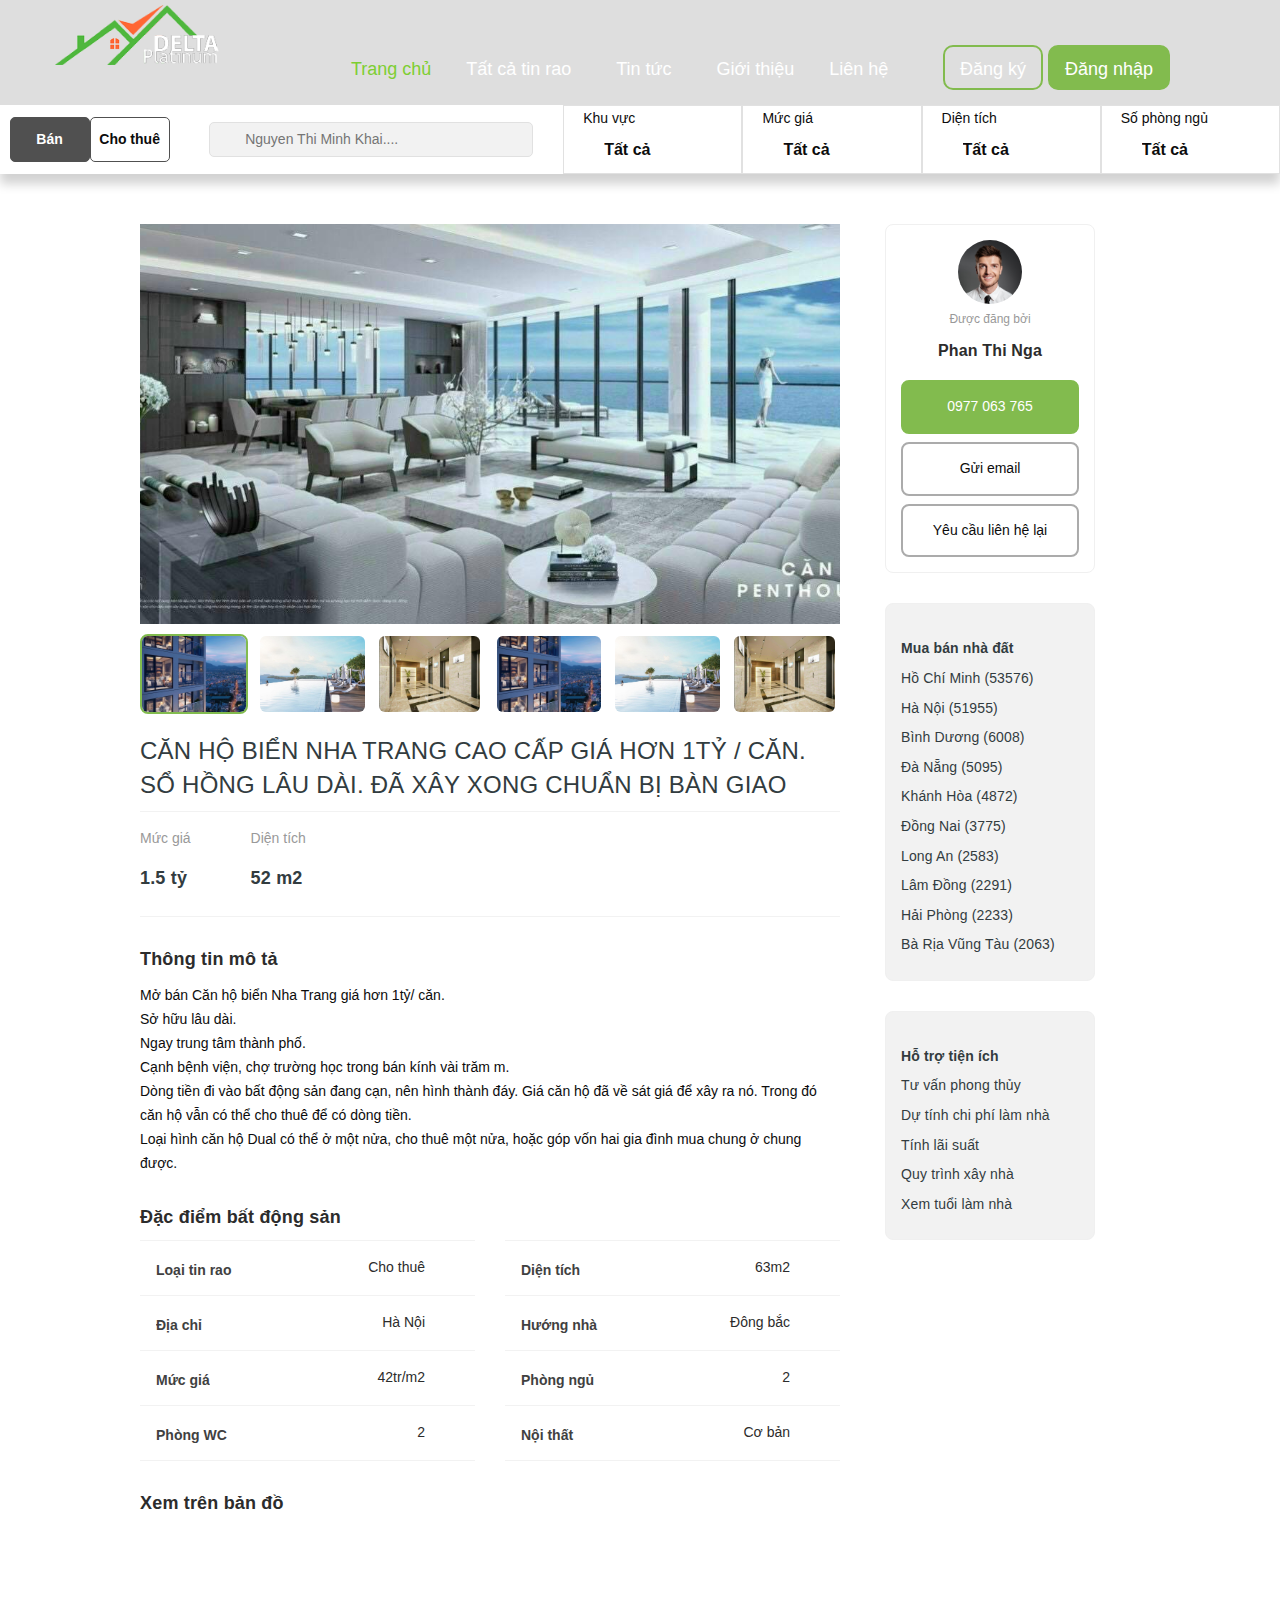
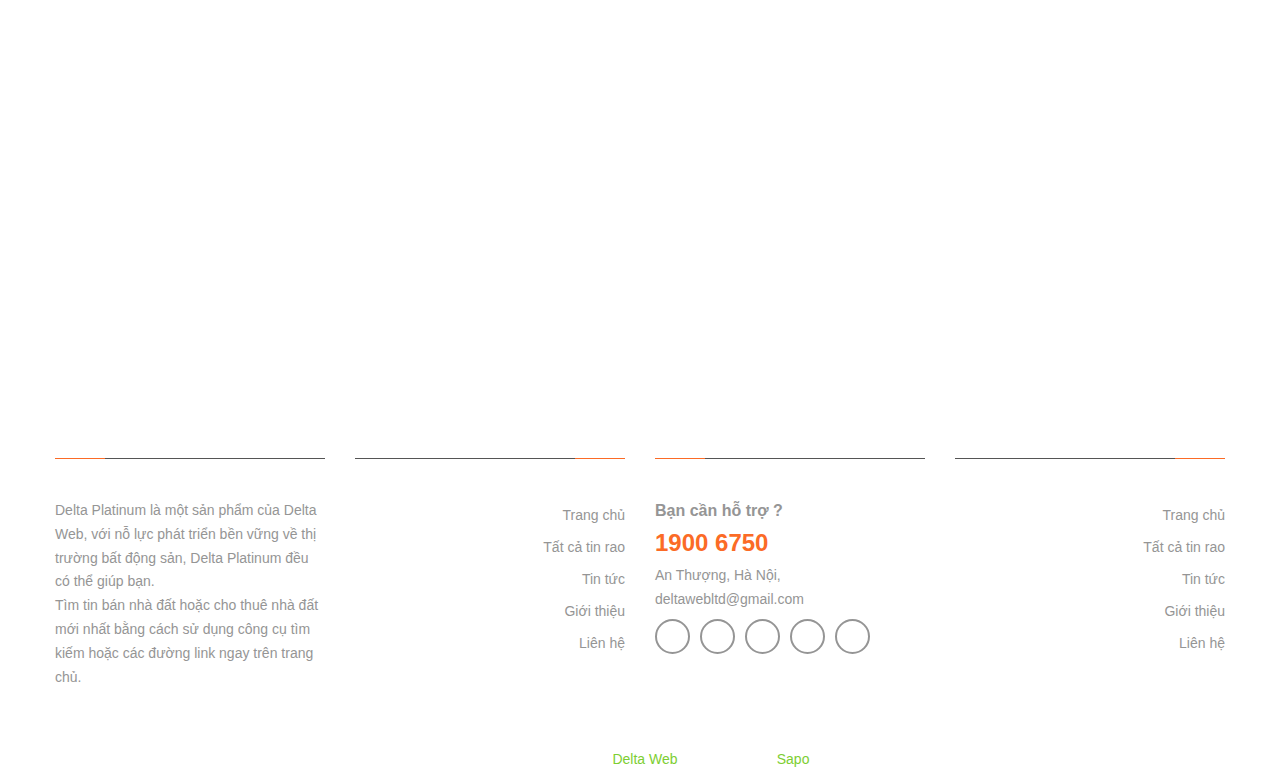
==== commit 16a9f930: "change desscription content deatail page" ====
--- a/detailt.html
+++ b/detailt.html
@@ -295,6 +295,43 @@
               thành đáy. Giá căn hộ đã về sát giá để xây ra nó. Trong đó căn hộ vẫn có thể cho thuê để có dòng
               tiền.<br>Loại hình căn hộ Dual có thể ở một nửa, cho thuê một nửa, hoặc góp vốn hai gia đình mua chung ở
               chung được.
+            </div>
+          </div>
+          <div class="">
+            <h3 class="re-section">Đặc điểm bất động sản</h3>
+            <div class="detail-d-des">
+              <div class="detail-d-des-item">
+                <p><span><i class="fa fa-info-circle" aria-hidden="true"></i></span>Loại tin rao</p>
+                <span>Cho thuê</span>
+              </div>
+              <div class="detail-d-des-item">
+                <p><span><i class="fa fa-area-chart" aria-hidden="true"></i></span>Diện tích</p>
+                <span>63m2</span>
+              </div>
+              <div class="detail-d-des-item">
+                <p><span><i class="fa fa-map-marker" aria-hidden="true"></i></span>Địa chỉ</p>
+                <span>Hà Nội</span>
+              </div>
+              <div class="detail-d-des-item">
+                <p><span><i class="fa fa-chevron-circle-right" aria-hidden="true"></i></span>Hướng nhà</p>
+                <span>Đông bắc</span>
+              </div>
+              <div class="detail-d-des-item">
+                <p><span><i class="fa fa-money" aria-hidden="true"></i></span>Mức giá</p>
+                <span>42tr/m2</span>
+              </div>
+              <div class="detail-d-des-item">
+                <p><span><i class="fa fa-bed" aria-hidden="true"></i></span>Phòng ngủ</p>
+                <span>2</span>
+              </div>
+              <div class="detail-d-des-item">
+                <p><span><i class="fa fa-bath" aria-hidden="true"></i></span>Phòng WC</p>
+                <span>2</span>
+              </div>
+              <div class="detail-d-des-item">
+                <p><span><i class="fa fa-cubes" aria-hidden="true"></i></span>Nội thất</p>
+                <span>Cơ bản</span>
+              </div>
             </div>
           </div>
           <div>
--- a/css/custom.css
+++ b/css/custom.css
@@ -593,3 +593,34 @@
 	border-color: #82bb4e;
 	color: white;
 }
+
+.detail-d-des {
+	display: grid;
+	grid-template-columns: 1fr 1fr;
+	column-gap: 30px;
+	font-size: 14px;
+	color: #2c2c2c;
+}
+.detail-d-des-item {
+	display: flex;
+	align-items: center;
+	justify-content: space-between;
+	padding: 10px 0;
+	border-bottom: 1px solid #f2f2f2;
+}
+.detail-d-des-item:first-child,
+.detail-d-des-item:nth-child(2) {
+	border-top: 1px solid #f2f2f2;
+}
+.detail-d-des-item p {
+	font-weight: 600;
+	opacity: 0.9;
+	margin: 0;
+}
+.detail-d-des-item p > span {
+	margin-right: 16px;
+	font-size: 20px;
+}
+.detail-d-des-item > span {
+	margin-right: 50px;
+}
